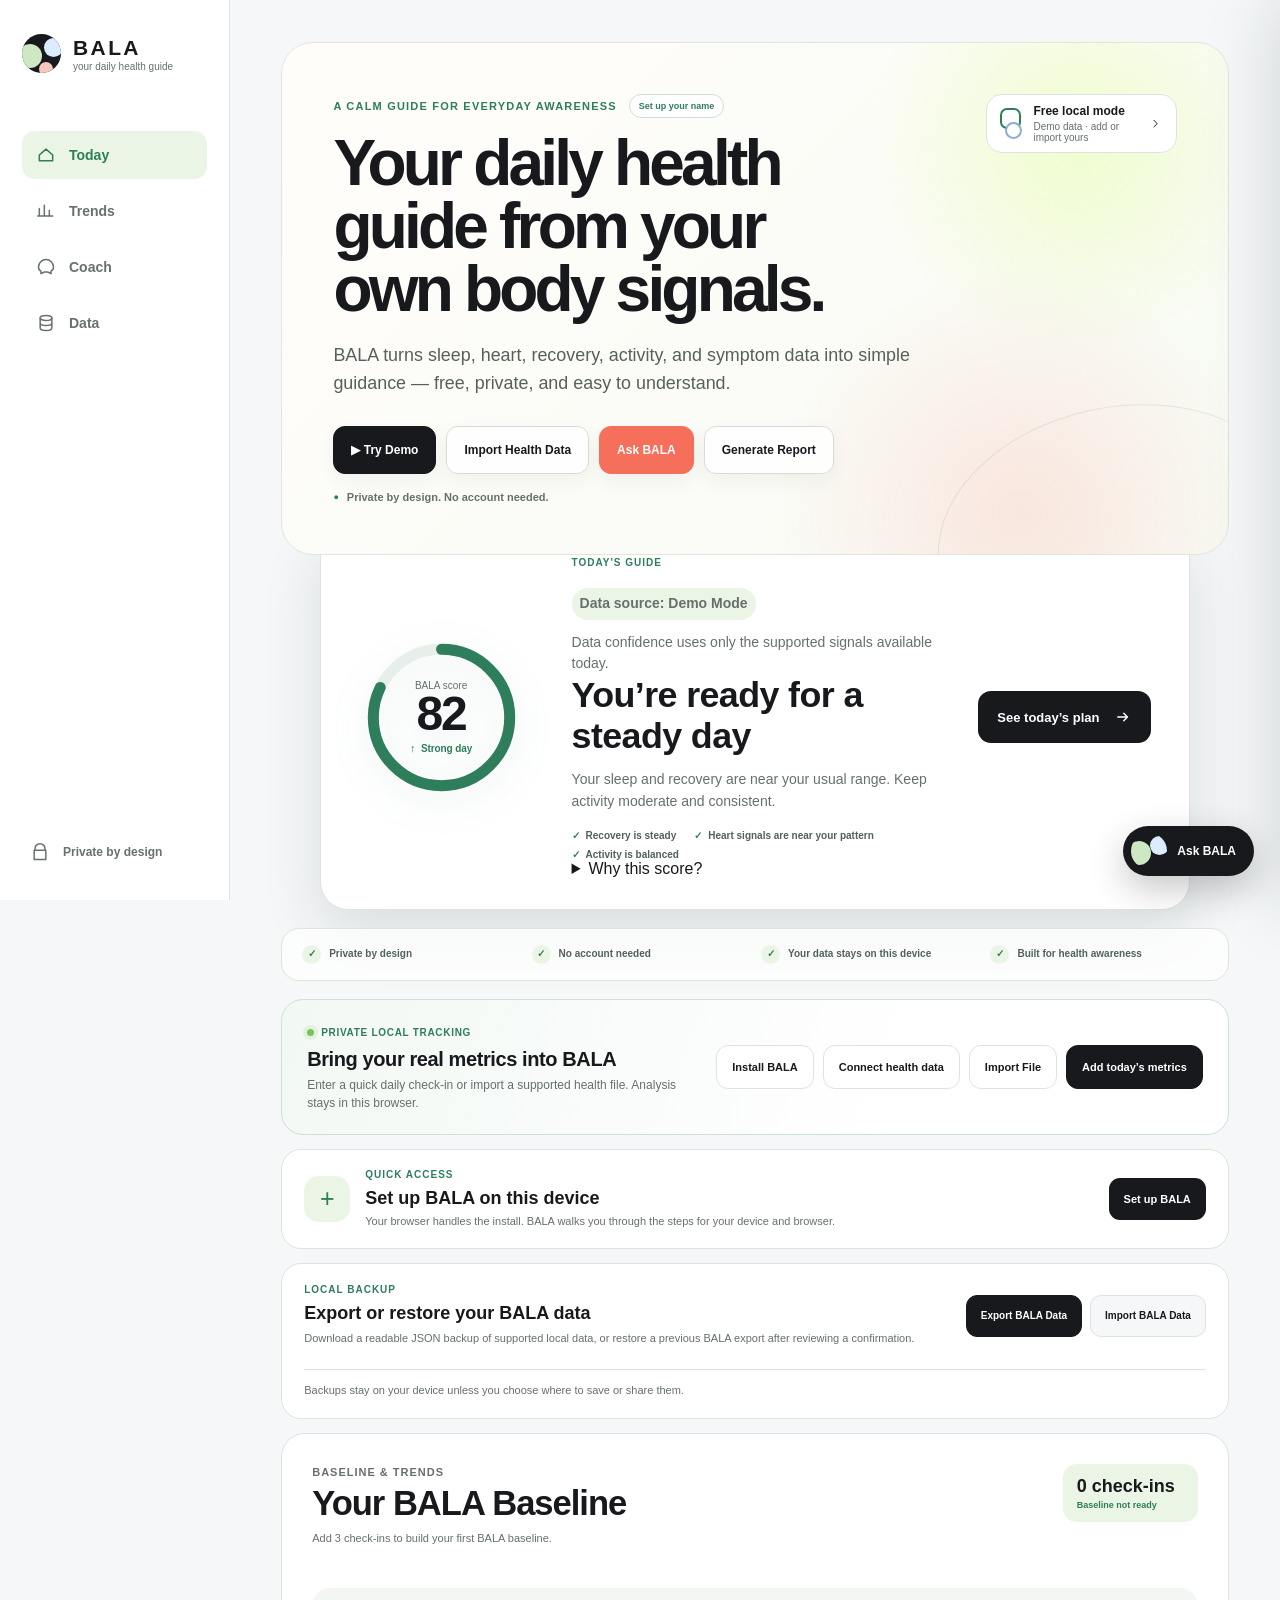
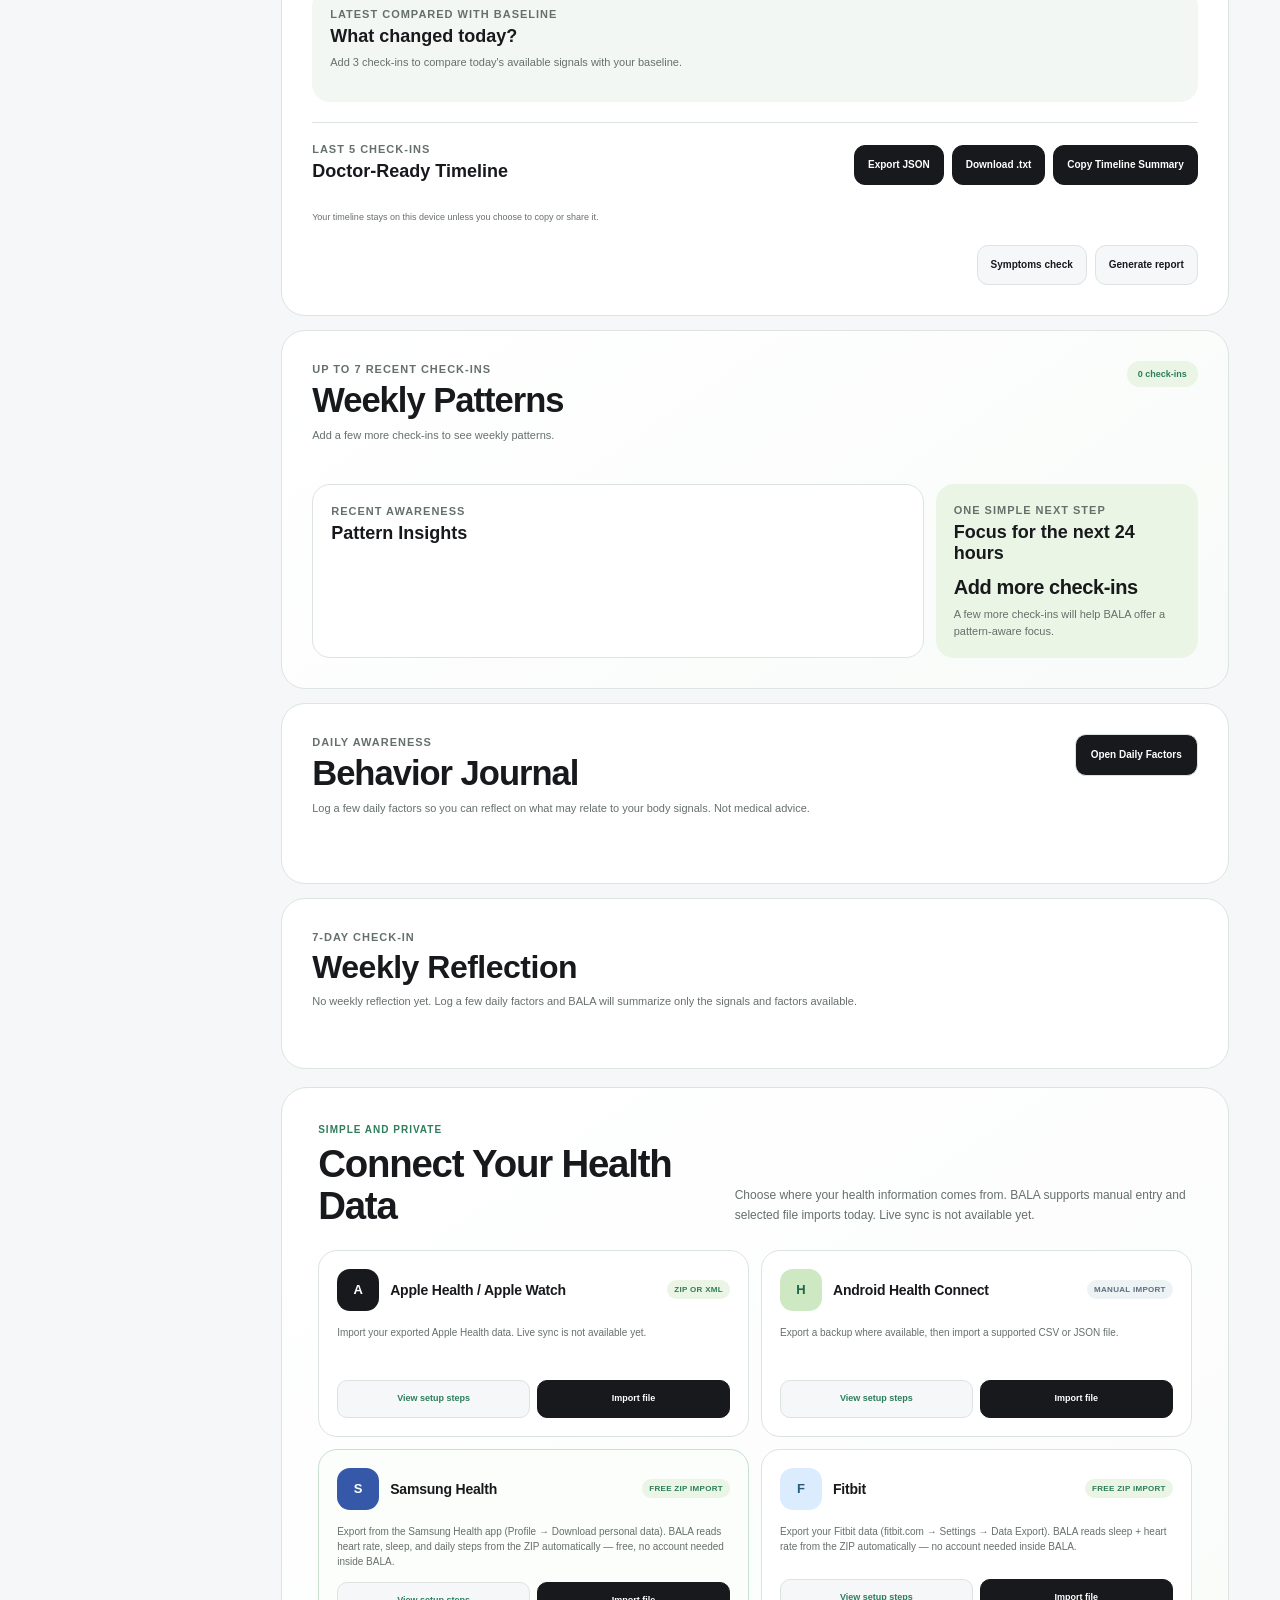
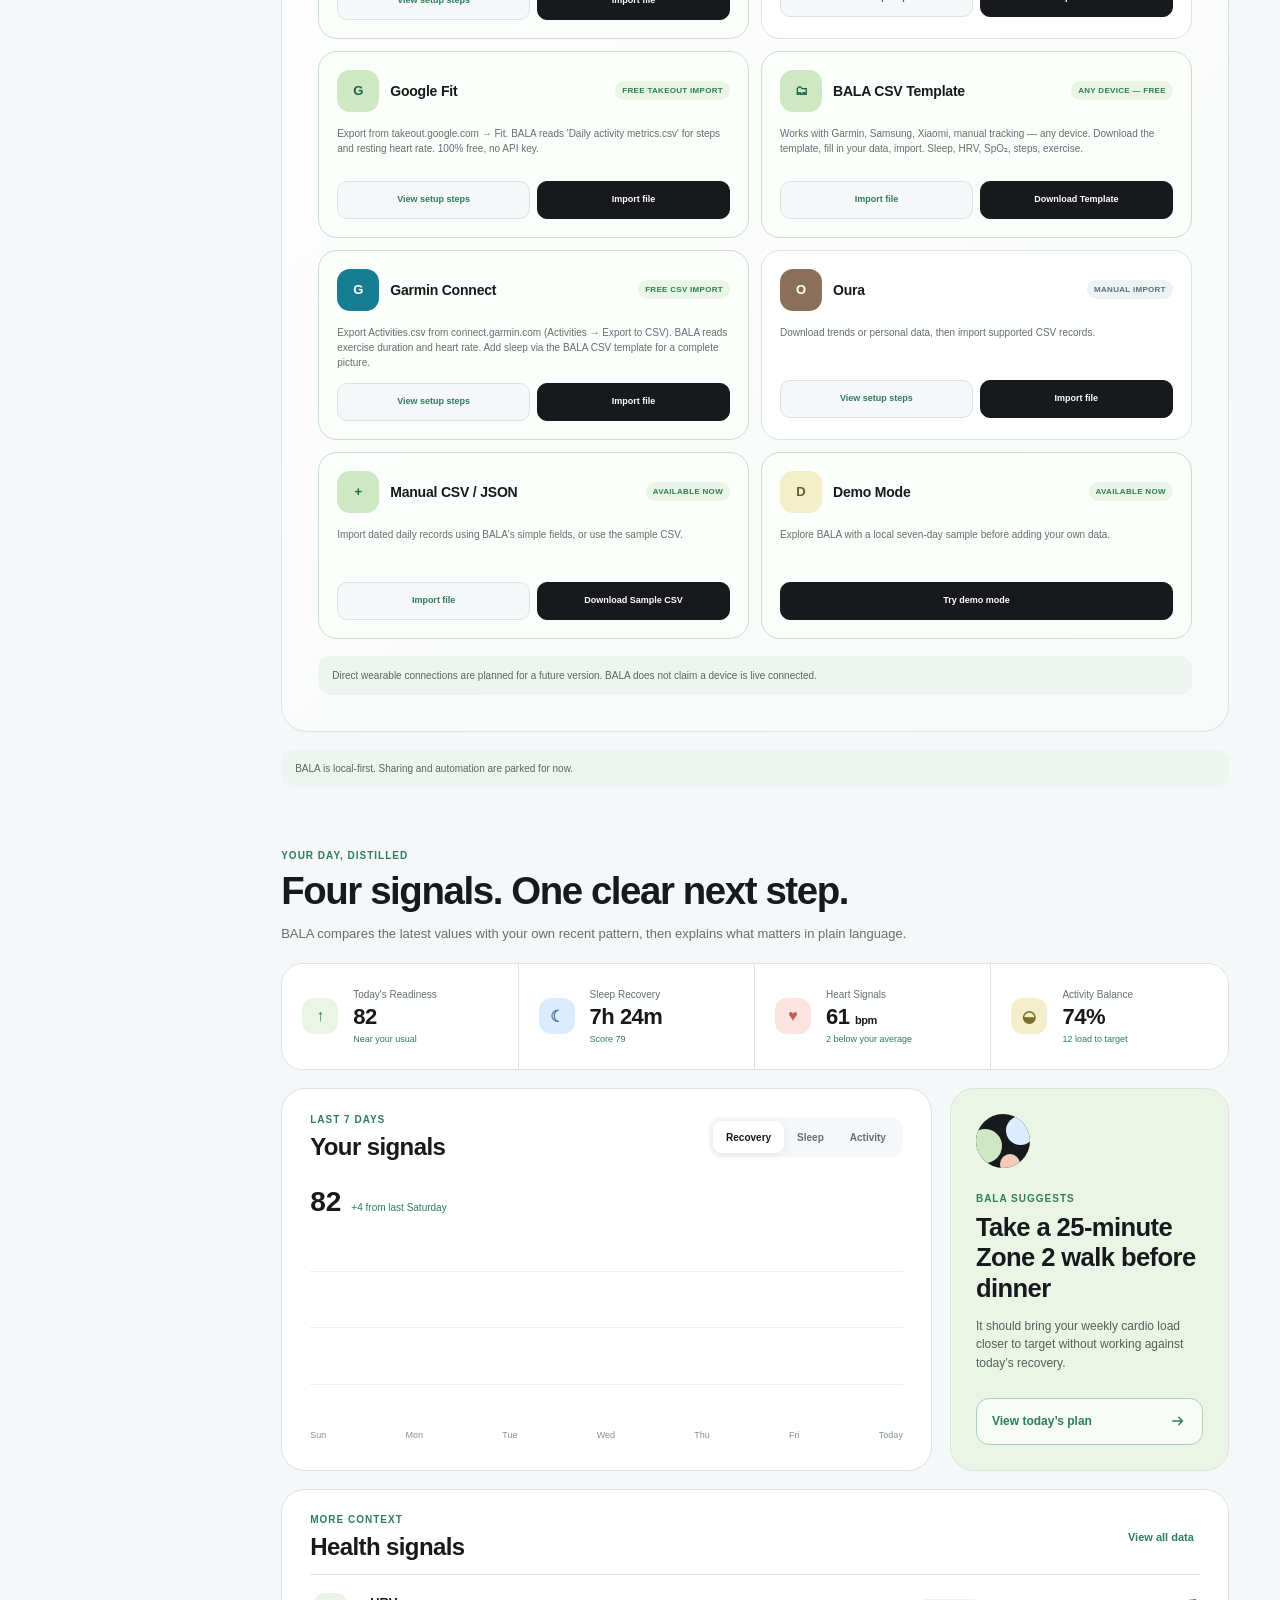
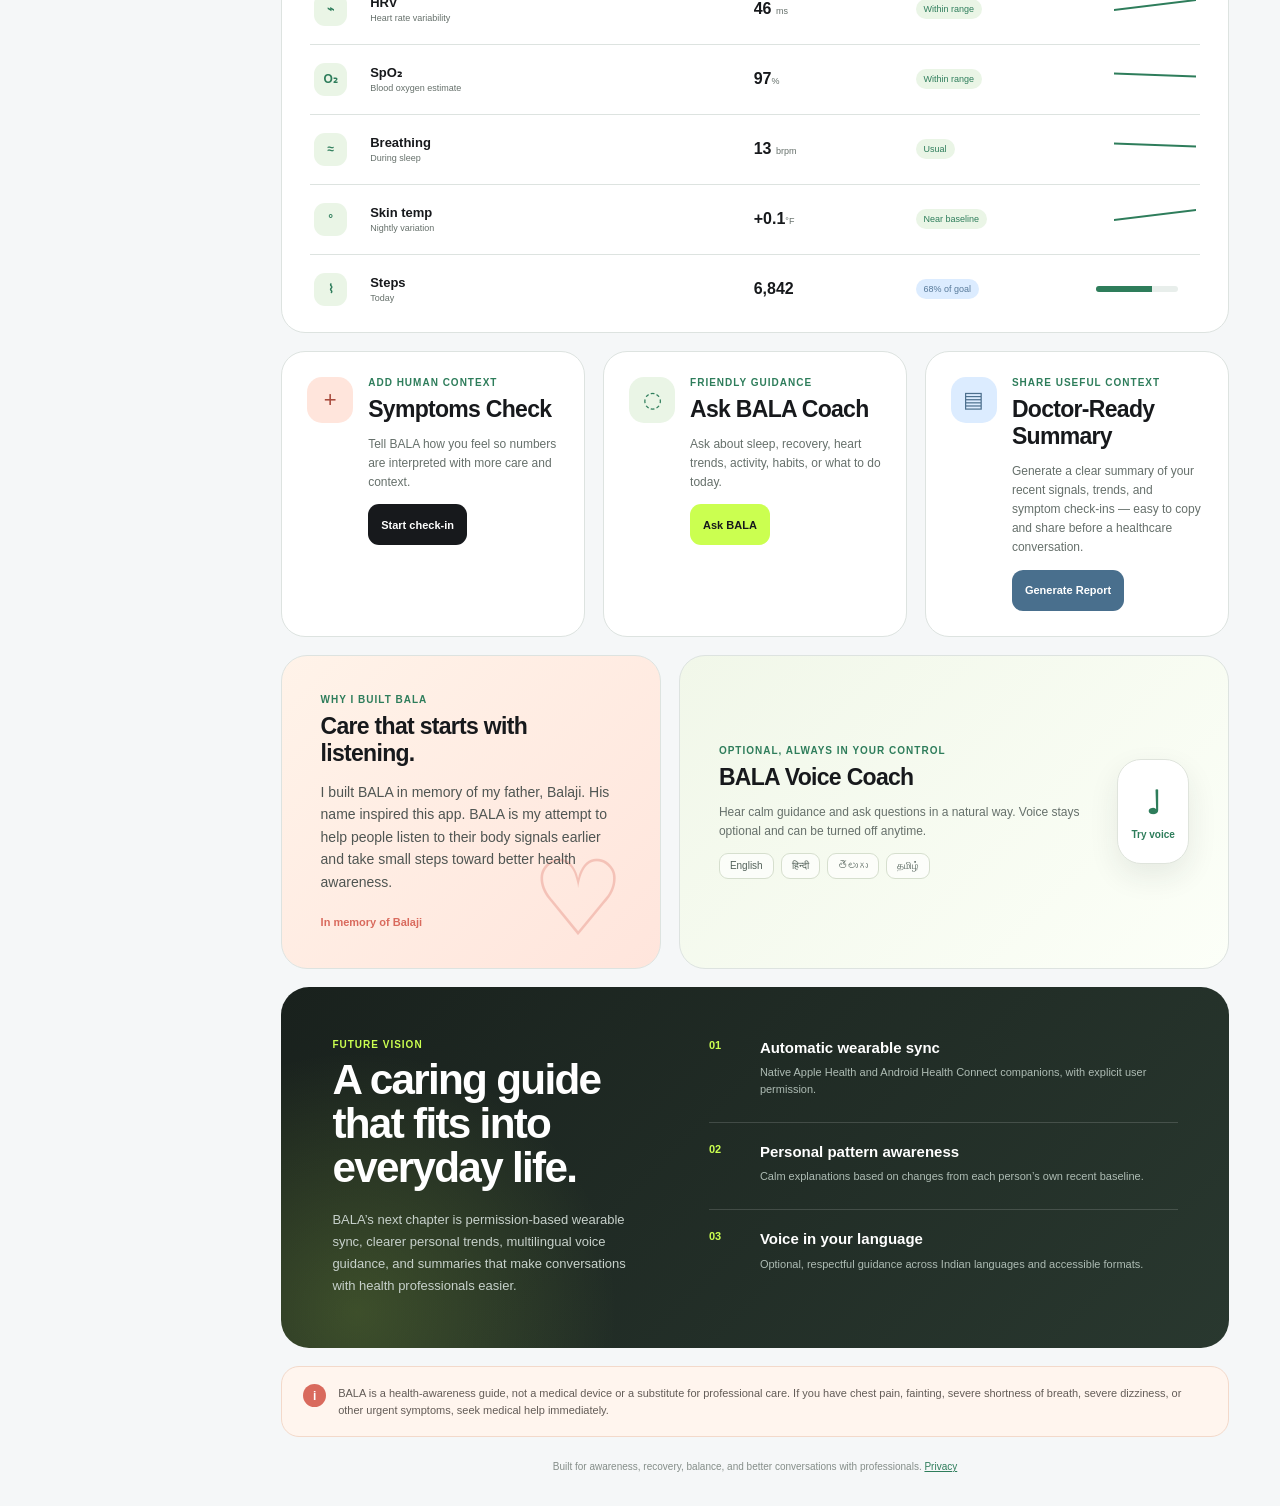
==== index.html @ e592f1e9 "feat: B62+C44 — JSON export + BALA morning digest B62: Export BALA health signals as JSON - download" ====
<!doctype html>
<html lang="en">
  <head>
    <meta charset="UTF-8" />
    <meta name="viewport" content="width=device-width, initial-scale=1.0" />
    <meta
      name="description"
      content="BALA turns Apple Health and Fitbit signals into one understandable daily health guide."
    />
    <meta name="theme-color" content="#f5f7f8" />
    <meta name="apple-mobile-web-app-capable" content="yes" />
    <meta name="apple-mobile-web-app-status-bar-style" content="default" />
    <meta name="apple-mobile-web-app-title" content="BALA" />
    <title>BALA - Your daily health guide</title>
    <link rel="manifest" href="./manifest.webmanifest" />
    <link rel="icon" href="./icons/bala-icon.svg" type="image/svg+xml" />
    <link rel="apple-touch-icon" href="./icons/bala-icon-192.png" />
    <link rel="stylesheet" href="./styles.css" />
  </head>
  <body>
    <div class="app">
      <aside class="sidebar">
        <a class="brand" href="/" aria-label="BALA home">
          <span class="brand-mark" aria-hidden="true">
            <i></i><i></i><i></i>
          </span>
          <span>
            <strong>BALA</strong>
            <small>your daily health guide</small>
          </span>
        </a>

        <nav aria-label="Main navigation">
          <button class="nav-item active" data-section="today" type="button">
            <svg viewBox="0 0 24 24" aria-hidden="true">
              <path d="M4 12 12 5l8 7v7H4z" />
            </svg>
            Today
          </button>
          <button class="nav-item" data-section="trends" type="button">
            <svg viewBox="0 0 24 24" aria-hidden="true">
              <path d="M4 18V9m6 9V5m6 13v-7m4 7H2" />
            </svg>
            Trends
          </button>
          <button class="nav-item" data-section="coach" type="button">
            <svg viewBox="0 0 24 24" aria-hidden="true">
              <path d="M6 17c-2-1-3-3-3-5a9 9 0 0 1 18 0c0 2-1 4-3 5v3l-4-2h-4l-4 2z" />
            </svg>
            Coach
          </button>
          <button class="nav-item" data-section="data" type="button">
            <svg viewBox="0 0 24 24" aria-hidden="true">
              <ellipse cx="12" cy="6" rx="7" ry="3" />
              <path d="M5 6v6c0 2 3 3 7 3s7-1 7-3V6m-14 6v6c0 2 3 3 7 3s7-1 7-3v-6" />
            </svg>
            Data
          </button>
        </nav>

        <button class="privacy-button" id="privacy-button" type="button">
          <svg viewBox="0 0 24 24" aria-hidden="true">
            <path d="M6 10V8a6 6 0 0 1 12 0v2m-13 0h14v11H5z" />
          </svg>
          Private by design
        </button>
      </aside>

      <main>
        <header class="page-header">
          <div class="hero-copy">
            <div class="hero-intro">
              <p class="eyebrow" id="welcome-label">A calm guide for everyday awareness</p>
              <button class="profile-button" id="profile-button" type="button">Set up your name</button>
            </div>
            <h1>Your daily health guide from your own body signals.</h1>
            <span>BALA turns sleep, heart, recovery, activity, and symptom data into simple guidance — free, private, and easy to understand.</span>
            <div class="hero-actions" aria-label="Get started with BALA">
              <button class="hero-primary" id="demo-button" type="button"><span aria-hidden="true">▶</span> Try Demo</button>
              <button id="hero-import-button" type="button">Import Health Data</button>
              <button class="hero-coral" id="hero-ask-button" type="button">Ask BALA</button>
              <button id="hero-report-button" type="button">Generate Report</button>
            </div>
            <p class="hero-privacy"><span aria-hidden="true">●</span> Private by design. No account needed.</p>
          </div>
          <button class="sync-button" id="sync-button" type="button" aria-label="View BALA setup and data source details">
            <span class="device-dots" aria-hidden="true"><i></i><i></i></span>
            <span>
              <strong id="source-title">Free local mode</strong>
              <small id="source-status">Demo data · add or import yours</small>
            </span>
            <svg viewBox="0 0 24 24" aria-hidden="true"><path d="m9 6 6 6-6 6" /></svg>
          </button>
        </header>

        <section class="score-panel" aria-labelledby="score-heading">
          <div class="score-ring" role="img" aria-label="Bala score 82 out of 100">
            <svg viewBox="0 0 150 150" aria-hidden="true">
              <circle class="ring-track" cx="75" cy="75" r="62" />
              <circle class="ring-value" cx="75" cy="75" r="62" />
            </svg>
            <span><small>BALA score</small><strong>82</strong><em id="score-status"><b id="score-icon" aria-hidden="true">↑</b> Strong day</em></span>
          </div>
          <div class="score-insight">
            <p class="section-label" id="guide-label">Today's Guide</p>
            <p class="score-data-source" id="score-data-source">Data source: Demo Mode</p>
            <p class="score-confidence-note" id="score-confidence-note">Data confidence uses only the supported signals available today.</p>
            <h2 id="score-heading">You’re ready for a steady day</h2>
            <p id="score-guide-copy">
              Your sleep and recovery are near your usual range. Keep activity moderate and
              consistent.
            </p>
            <ul class="score-checks" aria-label="Today's signal summary">
              <li id="score-check-1">Recovery is steady</li>
              <li id="score-check-2">Heart signals are near your pattern</li>
              <li id="score-check-3">Activity is balanced</li>
            </ul>
            <div id="bala-explainability" class="bala-explainability" hidden aria-live="polite"></div>
            <details class="score-explainer" id="score-explainer">
              <summary>Why this score?</summary>
              <div class="score-explainer-dynamic" id="score-explainer-dynamic" hidden></div>
              <p class="score-explainer-copy">
                BALA Score is a reflection guide based on available check-in signals. It does not provide diagnosis and is not for emergency decisions. It reflects only the signals you have
                shared — such as sleep, recovery, heart-rate signals, and activity. Data confidence depends on how many supported signals were available today. For urgent symptoms such as chest pain
                or pressure, trouble breathing, fainting, severe weakness, or stroke-like
                symptoms, seek urgent care or contact local emergency services. Do not rely
                on the BALA Score for emergency decisions.
              </p>
            </details>
          </div>
          <button class="primary-action" id="plan-button" type="button">
            See today’s plan
            <svg viewBox="0 0 24 24" aria-hidden="true"><path d="M5 12h13m-5-5 5 5-5 5" /></svg>
          </button>
        </section>

        <!-- BALA-B56: Daily Coach Tip Card -->
        <section id="daily-tip-card" aria-label="Daily wellness tip" hidden></section>

        <!-- BALA-B54: Weekly Trend Summary Card -->
        <section id="weekly-trend-card" aria-label="7-day signal trends" hidden></section>

        <!-- BALA-B55: Check-in Streak Tracker -->
        <section id="streak-card" aria-label="Check-in streak" hidden></section>

        <!-- BALA-B47: First Three Check-ins Journey card -->
        <div id="first-checkins-card" class="journey-card" hidden aria-live="polite">
          <div class="journey-header">
            <h3 id="journey-heading" class="journey-heading">Your BALA journey starts here</h3>
            <button id="journey-dismiss-btn" class="journey-dismiss" type="button" aria-label="Dismiss journey card">✕</button>
          </div>
          <p id="journey-copy" class="journey-copy">Log your first check-in to start seeing your body's patterns. Each check-in is private and stays on this device.</p>
          <div class="journey-progress-bar" role="progressbar" aria-valuemin="0" aria-valuemax="3" aria-valuenow="0" aria-label="Check-in progress">
            <div id="journey-progress-fill" class="journey-progress-fill" style="width:0%"></div>
          </div>
          <p id="journey-progress-label" class="journey-progress-label">0 / 3 check-ins</p>
        </div>

        <!-- BALA-B48: Symptom Nudge — gentle daily body signal chip -->
        <div id="symptom-nudge" class="nudge-card" hidden aria-live="polite">
          <p class="nudge-question">How is your body feeling today?</p>
          <div id="nudge-chip-row" class="nudge-chip-row" aria-label="Select how you feel"></div>
          <p id="nudge-ack" class="nudge-ack" hidden></p>
          <button id="nudge-skip" class="nudge-skip" type="button">Skip for today</button>
        </div>

        <!-- BALA-B49: Doctor-Ready Export Summary -->
        <div id="doctor-summary" class="ds-card" hidden>
          <h3 class="ds-heading">Share with your doctor</h3>
          <p class="ds-intro">Generate a plain-text summary of your recent body signals, symptom check-ins, and weekly focus log — ready to share as context at your next appointment.</p>
          <button id="ds-generate-btn" class="ds-generate-btn" type="button">Generate my wellness log</button>
          <textarea id="ds-output" class="ds-output" hidden readonly aria-label="Generated wellness log text" rows="12"></textarea>
          <div class="ds-actions" id="ds-actions">
            <button id="ds-copy-btn" class="ds-copy-btn" type="button" hidden>Copy to clipboard</button>
            <button id="ds-download-btn" class="ds-download-btn" type="button" hidden>Download .txt</button>
          </div>
          <p id="ds-status" class="ds-status" aria-live="polite"></p>
          <p class="ds-disclaimer">This is a personal wellness log, not a medical record or diagnosis. Share with your doctor as background context only.</p>
        </div>

        <div id="ask-coach" class="ac-card" hidden>
          <h3 class="ac-heading">Ask BALA</h3>
          <p class="ac-intro">Ask about your signals — sleep, HRV, resting heart rate, steps, or your BALA score. All responses are awareness-only. For emergencies, contact emergency services.</p>
          <div class="ac-input-row">
            <label for="ac-input" class="sr-only">Your question</label>
            <input type="text" id="ac-input" class="ac-input" placeholder="e.g. What does my HRV mean?" maxlength="300" autocomplete="off" />
            <button id="ac-submit-btn" class="ac-submit-btn" type="button">Ask</button>
          </div>
          <div id="ac-feed" class="ac-feed" aria-live="polite" aria-label="Coach responses"></div>
        </div>

        <section class="trust-strip" aria-label="BALA privacy and safety principles">
          <span><i aria-hidden="true">✓</i> Private by design</span>
          <span><i aria-hidden="true">✓</i> No account needed</span>
          <span><i aria-hidden="true">✓</i> Your data stays on this device</span>
          <span><i aria-hidden="true">✓</i> Built for health awareness</span>
        </section>

        <section class="capture-panel" aria-labelledby="capture-intro-title">
          <div>
            <span class="local-status"><i aria-hidden="true"></i> Private local tracking</span>
            <h2 id="capture-intro-title">Bring your real metrics into BALA</h2>
            <p>Enter a quick daily check-in or import a supported health file. Analysis stays in this browser.</p>
          </div>
          <div class="capture-actions">
            <button class="capture-clear" id="clear-button" type="button" hidden>Clear local data</button>
            <button class="capture-secondary install-button" id="install-button" type="button">Install BALA</button>
            <button class="capture-secondary" id="devices-button" type="button">Connect health data</button>
            <button class="capture-secondary" id="import-button" type="button">Import File</button>
            <button class="capture-secondary" id="shortcut-button" type="button" hidden>Daily iPhone sync</button>
            <button class="capture-primary" id="capture-button" type="button">Add today’s metrics</button>
            <input id="health-file" type="file" accept=".zip,.xml,.csv,.json,.fit,.tcx,.gpx,application/zip,application/x-zip-compressed,text/xml,application/xml,text/csv,application/json" hidden />
          </div>
        </section>

        <section class="setup-card" aria-labelledby="setup-card-title">
          <div class="setup-card-icon" aria-hidden="true">+</div>
          <div>
            <p class="section-label">Quick access</p>
            <h2 id="setup-card-title">Set up BALA on this device</h2>
            <p id="setup-card-copy">Your browser handles the install. BALA walks you through the steps for your device and browser.</p>
          </div>
          <button id="setup-install-button" type="button">Set up BALA</button>
        </section>

        <section class="data-portability" aria-labelledby="data-portability-title">
          <div>
            <p class="section-label">Local backup</p>
            <h2 id="data-portability-title">Export or restore your BALA data</h2>
            <p>Download a readable JSON backup of supported local data, or restore a previous BALA export after reviewing a confirmation.</p>
          </div>
          <div class="data-portability-actions">
            <button id="export-data-button" type="button">Export BALA Data</button>
            <button id="import-data-button" type="button">Import BALA Data</button>
            <input id="bala-import-file" type="file" accept=".json,application/json" hidden />
          </div>
          <p class="data-portability-status" id="data-portability-status" role="status" aria-live="polite">Backups stay on your device unless you choose where to save or share them.</p>
        </section>

        <section class="baseline-panel" aria-labelledby="baseline-title">
          <header class="baseline-heading">
            <div>
              <p class="section-label">Baseline &amp; Trends</p>
              <h2 id="baseline-title">Your BALA Baseline</h2>
              <p id="baseline-copy">Add 3 check-ins to build your first BALA baseline.</p>
            </div>
            <div class="baseline-status">
              <strong id="baseline-days">0 check-ins</strong>
              <span id="baseline-level">Baseline not ready</span>
            </div>
          </header>

          <div class="baseline-averages" id="baseline-averages" aria-label="Baseline averages"></div>

          <section class="change-summary" aria-labelledby="change-summary-title">
            <p class="section-label">Latest compared with baseline</p>
            <h3 id="change-summary-title">What changed today?</h3>
            <p id="change-summary-copy">Add 3 check-ins to compare today's available signals with your baseline.</p>
            <div class="change-labels" id="change-labels"></div>
          </section>

          <section class="timeline-section" aria-labelledby="timeline-title">
            <div class="timeline-heading">
              <div>
                <p class="section-label" id="timeline-count-label">Last 5 check-ins</p>
                <h3 id="timeline-title">Doctor-Ready Timeline</h3>
              </div>
              <div class="timeline-heading-actions">
                <button id="manage-history-toggle" type="button" class="timeline-manage" hidden aria-pressed="false">Manage history</button>
                <button id="download-health-json-button" type="button" title="Export health signals as JSON — for Chintu morning digest or personal archive">Export JSON</button>
                <button id="download-timeline-button" type="button">Download .txt</button>
                <button id="copy-timeline-button" type="button">Copy Timeline Summary</button>
              </div>
            </div>
            <div class="timeline-list" id="timeline-list"></div>
            <button id="timeline-toggle" type="button" class="timeline-toggle" hidden aria-expanded="false" aria-controls="timeline-list">Show more</button>
            <p class="timeline-status" id="timeline-status" role="status" aria-live="polite">Your timeline stays on this device unless you choose to copy or share it.</p>
          </section>

          <div class="baseline-actions">
            <button id="symptom-button" type="button">Symptoms check</button>
            <button id="report-button" type="button">Generate report</button>
          </div>
        </section>

        <section class="weekly-patterns" aria-labelledby="weekly-patterns-title">
          <header class="weekly-patterns-heading">
            <div>
              <p class="section-label">Up to 7 recent check-ins</p>
              <h2 id="weekly-patterns-title">Weekly Patterns</h2>
              <p id="weekly-patterns-copy">Add a few more check-ins to see weekly patterns.</p>
            </div>
            <span class="weekly-count" id="weekly-count">0 check-ins</span>
          </header>

          <div class="weekly-averages" id="weekly-averages" aria-label="Weekly signal averages"></div>

          <div class="weekly-insight-grid">
            <section class="pattern-insights" aria-labelledby="pattern-insights-title">
              <p class="section-label">Recent awareness</p>
              <h3 id="pattern-insights-title">Pattern Insights</h3>
              <ul id="pattern-insights-list"></ul>
            </section>

            <aside class="weekly-focus" aria-labelledby="weekly-focus-title">
              <p class="section-label">One simple next step</p>
              <h3 id="weekly-focus-title">Focus for the next 24 hours</h3>
              <strong id="weekly-focus-label">Add more check-ins</strong>
              <p id="weekly-focus-copy">A few more check-ins will help BALA offer a pattern-aware focus.</p>
              <div id="wf-today-actions" class="wf-actions" hidden>
                <button id="wf-try-btn"  class="wf-try-btn"  type="button">Tried today</button>
                <button id="wf-skip-btn" class="wf-skip-btn" type="button">Not today</button>
                <button id="wf-dismiss-btn" class="wf-dismiss" type="button">Dismiss focus</button>
              </div>
              <p id="wf-logged" class="wf-logged" hidden></p>
            </aside>
          </div>
        </section>

        <section class="behavior-journal" aria-labelledby="behavior-journal-title">
          <header class="behavior-journal-heading">
            <div>
              <p class="section-label">Daily awareness</p>
              <h2 id="behavior-journal-title">Behavior Journal</h2>
              <p id="behavior-journal-summary">Log a few daily factors so you can reflect on what may relate to your body signals. Not medical advice.</p>
            </div>
            <button id="behavior-journal-button" type="button">Open Daily Factors</button>
          </header>
          <div class="behavior-factor-list" id="behavior-factor-list" aria-label="Recent daily factors"></div>
          <p class="behavior-reflection" id="behavior-reflection"></p>
          <div class="behavior-history" id="behavior-history" aria-label="Recent daily factors history"></div>
        </section>

        <section class="weekly-reflection-section" id="weekly-reflection-card" aria-labelledby="weekly-reflection-title">
          <header class="behavior-journal-heading">
            <div>
              <p class="section-label">7-day check-in</p>
              <h2 id="weekly-reflection-title">Weekly Reflection</h2>
              <p id="weekly-reflection-count">No weekly reflection yet. Log a few daily factors and BALA will summarize only the signals and factors available.</p>
            </div>
          </header>
          <div class="wr-pills" id="weekly-reflection-pills" aria-label="This week's logged factors"></div>
          <ul class="wr-observation-list" id="weekly-reflection-observations" aria-label="Weekly observations" hidden></ul>
          <p class="wr-notes" id="weekly-reflection-notes"></p>
          <div class="wr-focus" id="weekly-reflection-focus" hidden></div>
          <div class="wf-offer" id="weekly-focus-offer" hidden aria-live="polite">
            <p class="wf-offer-label">One thing to notice next week:</p>
            <p id="wfo-text" class="wf-offer-text"></p>
            <button id="wfo-accept-btn" class="wf-accept-btn" type="button">Set as my weekly focus</button>
          </div>
          <p class="wr-disclaimer" id="weekly-reflection-disclaimer"></p>
        </section>


        <section class="connections-section" aria-labelledby="connections-title">
          <div class="connections-heading">
            <div>
              <p class="section-label">Simple and private</p>
              <h2 id="connections-title">Connect Your Health Data</h2>
            </div>
            <p>Choose where your health information comes from. BALA supports manual entry and selected file imports today. Live sync is not available yet.</p>
          </div>

          <div class="connection-matrix">
            <article class="connection-card source-card">
              <header><span class="connection-mark apple">A</span><div><h3>Apple Health / Apple Watch</h3><span class="connection-status ready">ZIP or XML</span></div></header>
              <p>Import your exported Apple Health data. Live sync is not available yet.</p>
              <div class="source-card-actions"><button type="button" data-health-source="apple">View setup steps</button><button type="button" data-source-import="apple">Import file</button></div>
            </article>

            <article class="connection-card source-card">
              <header><span class="connection-mark android">H</span><div><h3>Android Health Connect</h3><span class="connection-status planned">Manual import</span></div></header>
              <p>Export a backup where available, then import a supported CSV or JSON file.</p>
              <div class="source-card-actions"><button type="button" data-health-source="health-connect">View setup steps</button><button type="button" data-source-import="health-connect">Import file</button></div>
            </article>

            <article class="connection-card source-card available">
              <header><span class="connection-mark samsung">S</span><div><h3>Samsung Health</h3><span class="connection-status ready">Free ZIP import</span></div></header>
              <p>Export from the Samsung Health app (Profile → Download personal data). BALA reads heart rate, sleep, and daily steps from the ZIP automatically — free, no account needed inside BALA.</p>
              <div class="source-card-actions"><button type="button" data-health-source="samsung">View setup steps</button><button type="button" data-source-import="samsung">Import file</button></div>
            </article>

            <article class="connection-card source-card">
              <header><span class="connection-mark fitbit">F</span><div><h3>Fitbit</h3><span class="connection-status ready">Free ZIP import</span></div></header>
              <p>Export your Fitbit data (fitbit.com → Settings → Data Export). BALA reads sleep + heart rate from the ZIP automatically — no account needed inside BALA.</p>
              <div class="source-card-actions"><button type="button" data-health-source="fitbit">View setup steps</button><button type="button" data-source-import="fitbit">Import file</button></div>
            </article>

            <article class="connection-card source-card available">
              <header><span class="connection-mark local">G</span><div><h3>Google Fit</h3><span class="connection-status ready">Free Takeout import</span></div></header>
              <p>Export from takeout.google.com → Fit. BALA reads 'Daily activity metrics.csv' for steps and resting heart rate. 100% free, no API key.</p>
              <div class="source-card-actions"><button type="button" data-health-source="googlefit">View setup steps</button><button type="button" data-source-import="googlefit">Import file</button></div>
            </article>

            <article class="connection-card source-card available">
              <header><span class="connection-mark local">🗂</span><div><h3>BALA CSV Template</h3><span class="connection-status ready">Any device — free</span></div></header>
              <p>Works with Garmin, Samsung, Xiaomi, manual tracking — any device. Download the template, fill in your data, import. Sleep, HRV, SpO₂, steps, exercise.</p>
              <div class="source-card-actions"><button type="button" data-source-import="csv">Import file</button><button type="button" data-download-bala-csv>Download Template</button></div>
            </article>

            <article class="connection-card source-card available">
              <header><span class="connection-mark garmin">G</span><div><h3>Garmin Connect</h3><span class="connection-status ready">Free CSV import</span></div></header>
              <p>Export Activities.csv from connect.garmin.com (Activities → Export to CSV). BALA reads exercise duration and heart rate. Add sleep via the BALA CSV template for a complete picture.</p>
              <div class="source-card-actions"><button type="button" data-health-source="garmin">View setup steps</button><button type="button" data-source-import="garmin">Import file</button></div>
            </article>

            <article class="connection-card source-card">
              <header><span class="connection-mark oura">O</span><div><h3>Oura</h3><span class="connection-status planned">Manual import</span></div></header>
              <p>Download trends or personal data, then import supported CSV records.</p>
              <div class="source-card-actions"><button type="button" data-health-source="oura">View setup steps</button><button type="button" data-source-import="oura">Import file</button></div>
            </article>

            <article class="connection-card source-card available">
              <header><span class="connection-mark local">+</span><div><h3>Manual CSV / JSON</h3><span class="connection-status ready">Available now</span></div></header>
              <p>Import dated daily records using BALA's simple fields, or use the sample CSV.</p>
              <div class="source-card-actions"><button type="button" data-source-import="manual-csv">Import file</button><button type="button" data-download-sample-csv>Download Sample CSV</button></div>
            </article>

            <article class="connection-card source-card available">
              <header><span class="connection-mark demo">D</span><div><h3>Demo Mode</h3><span class="connection-status ready">Available now</span></div></header>
              <p>Explore BALA with a local seven-day sample before adding your own data.</p>
              <div class="source-card-actions"><button type="button" data-source-action="demo">Try demo mode</button></div>
            </article>
          </div>

          <p class="connections-note">Direct wearable connections are planned for a future version. BALA does not claim a device is live connected.</p>
        </section>

        <p class="connections-note">BALA is local-first. Sharing and automation are parked for now.</p>

        <section class="section-intro" aria-labelledby="signals-overview-title">
          <p class="section-label">Your day, distilled</p>
          <h2 id="signals-overview-title">Four signals. One clear next step.</h2>
          <p>BALA compares the latest values with your own recent pattern, then explains what matters in plain language.</p>
        </section>

        <section class="metric-strip" aria-label="Today's key health areas">
          <button class="metric-item" type="button" data-signal="readiness">
            <span class="metric-icon recovery" id="readiness-icon" aria-hidden="true">↑</span>
            <span>
              <small>Today's Readiness</small>
              <strong id="readiness-value">82</strong>
              <em id="readiness-note">Near your usual</em>
            </span>
          </button>
          <button class="metric-item" type="button" data-signal="sleep">
            <span class="metric-icon sleep" aria-hidden="true">☾</span>
            <span>
              <small>Sleep Recovery</small>
              <strong id="sleep-value">7h 24m</strong>
              <em id="sleep-note">Score 79</em>
            </span>
          </button>
          <button class="metric-item" type="button" data-signal="heart">
            <span class="metric-icon heart" aria-hidden="true">♥</span>
            <span>
              <small>Heart Signals</small>
              <strong><span id="heart-value">61</span> <b>bpm</b></strong>
              <em id="heart-note">2 below your average</em>
            </span>
          </button>
          <button class="metric-item" type="button" data-signal="cardio">
            <span class="metric-icon cardio" aria-hidden="true">◒</span>
            <span>
              <small>Activity Balance</small>
              <strong id="activity-value">74%</strong>
              <em id="activity-note">12 load to target</em>
            </span>
          </button>
        </section>

        <div class="content-grid">
          <section class="signals-panel" aria-labelledby="signals-title">
            <div class="panel-heading">
              <div>
                <p class="section-label">Last 7 days</p>
                <h2 id="signals-title">Your signals</h2>
              </div>
              <div class="tabs" role="tablist" aria-label="Signal type">
                <button class="active" role="tab" aria-selected="true" data-chart="recovery" type="button">Recovery</button>
                <button role="tab" aria-selected="false" data-chart="sleep" type="button">Sleep</button>
                <button role="tab" aria-selected="false" data-chart="activity" type="button">Activity</button>
              </div>
            </div>
            <div class="chart-summary">
              <strong id="chart-value">82</strong>
              <span id="chart-copy">+4 from last Saturday</span>
            </div>
            <div class="chart" id="chart" aria-label="Seven day recovery chart">
              <div class="grid-line line-1"></div>
              <div class="grid-line line-2"></div>
              <div class="grid-line line-3"></div>
              <svg viewBox="0 0 700 210" preserveAspectRatio="none" aria-hidden="true">
                <defs>
                  <linearGradient id="areaGreen" x1="0" y1="0" x2="0" y2="1">
                    <stop offset="0" stop-color="#2e7d5b" stop-opacity=".18" />
                    <stop offset="1" stop-color="#2e7d5b" stop-opacity="0" />
                  </linearGradient>
                </defs>
                <path id="area-path" class="area-path" />
                <path id="line-path" class="line-path" />
                <g id="point-group"></g>
              </svg>
              <div class="day-labels">
                <span>Sun</span><span>Mon</span><span>Tue</span><span>Wed</span><span>Thu</span><span>Fri</span><span>Today</span>
              </div>
            </div>
          </section>

          <aside class="suggestion-panel" aria-labelledby="suggestion-title">
            <div class="bala-orb" aria-hidden="true"><i></i><i></i><i></i></div>
            <p class="section-label">BALA suggests</p>
            <h2 id="suggestion-title">Take a 25-minute Zone 2 walk before dinner</h2>
            <p>
              It should bring your weekly cardio load closer to target without working against
              today’s recovery.
            </p>
            <button id="add-button" type="button">
              <span>View today’s plan</span>
              <svg viewBox="0 0 24 24" aria-hidden="true"><path d="M5 12h13m-5-5 5 5-5 5" /></svg>
            </button>
          </aside>
        </div>

        <section class="health-signals" aria-labelledby="health-signals-title">
          <div class="panel-heading">
            <div>
              <p class="section-label">More context</p>
              <h2 id="health-signals-title">Health signals</h2>
            </div>
            <button id="all-data-button" type="button">View all data</button>
          </div>
          <div class="signal-list">
            <button class="signal-row" type="button" data-signal="hrv">
              <span class="signal-glyph">⌁</span>
              <span><strong>HRV</strong><small>Heart rate variability</small></span>
              <b><span id="hrv-value">46</span> <small>ms</small></b>
              <em class="good" id="hrv-status">Within range</em>
              <span class="sparkline up" aria-hidden="true"></span>
            </button>
            <button class="signal-row" type="button" data-signal="spo2">
              <span class="signal-glyph">O₂</span>
              <span><strong>SpO₂</strong><small>Blood oxygen estimate</small></span>
              <b><span id="spo2-value">97</span><small>%</small></b>
              <em class="good" id="spo2-status">Within range</em>
              <span class="sparkline level" aria-hidden="true"></span>
            </button>
            <button class="signal-row" type="button" data-signal="breathing">
              <span class="signal-glyph">≈</span>
              <span><strong>Breathing</strong><small>During sleep</small></span>
              <b>13 <small>brpm</small></b>
              <em class="good">Usual</em>
              <span class="sparkline level" aria-hidden="true"></span>
            </button>
            <button class="signal-row" type="button" data-signal="temperature">
              <span class="signal-glyph">°</span>
              <span><strong>Skin temp</strong><small>Nightly variation</small></span>
              <b>+0.1<small>°F</small></b>
              <em class="good">Near baseline</em>
              <span class="sparkline up" aria-hidden="true"></span>
            </button>
            <button class="signal-row" type="button" data-signal="steps">
              <span class="signal-glyph">⌇</span>
              <span><strong>Steps</strong><small>Today</small></span>
              <b id="steps-value">6,842</b>
              <em class="progress" id="steps-note">68% of goal</em>
              <span class="mini-progress" aria-hidden="true"><i id="steps-progress"></i></span>
            </button>
          </div>
        </section>

        <section class="action-grid" aria-label="BALA guidance tools">
          <article class="action-card symptom-card">
            <span class="action-icon" aria-hidden="true">+</span>
            <div>
              <p class="section-label">Add human context</p>
              <h2>Symptoms Check</h2>
              <p>Tell BALA how you feel so numbers are interpreted with more care and context.</p>
              <button id="symptom-card-button" type="button">Start check-in</button>
            </div>
          </article>
          <article class="action-card coach-card">
            <span class="action-icon" aria-hidden="true">◌</span>
            <div>
              <p class="section-label">Friendly guidance</p>
              <h2>Ask BALA Coach</h2>
              <p>Ask about sleep, recovery, heart trends, activity, habits, or what to do today.</p>
              <button id="coach-card-button" type="button">Ask BALA</button>
            </div>
          </article>
          <article class="action-card report-card">
            <span class="action-icon" aria-hidden="true">▤</span>
            <div>
              <p class="section-label">Share useful context</p>
              <h2>Doctor-Ready Summary</h2>
              <p>Generate a clear summary of your recent signals, trends, and symptom check-ins — easy to copy and share before a healthcare conversation.</p>
              <button id="report-card-button" type="button">Generate Report</button>
            </div>
          </article>
        </section>

        <section class="story-grid">
          <article class="founder-story">
            <p class="section-label">Why I built BALA</p>
            <h2>Care that starts with listening.</h2>
            <p>I built BALA in memory of my father, Balaji. His name inspired this app. BALA is my attempt to help people listen to their body signals earlier and take small steps toward better health awareness.</p>
            <span>In memory of Balaji</span>
          </article>
          <article class="voice-preview">
            <div>
              <p class="section-label">Optional, always in your control</p>
              <h2>BALA Voice Coach</h2>
              <p>Hear calm guidance and ask questions in a natural way. Voice stays optional and can be turned off anytime.</p>
              <div class="language-tags" aria-label="Planned voice languages">
                <span>English</span><span>हिन्दी</span><span>తెలుగు</span><span>தமிழ்</span>
              </div>
            </div>
            <button id="voice-preview-button" type="button" aria-label="Open BALA Voice Coach">
              <span aria-hidden="true">♩</span>
              Try voice
            </button>
          </article>
        </section>

        <section class="future-vision" aria-labelledby="future-vision-title">
          <div class="future-copy">
            <p class="section-label">Future Vision</p>
            <h2 id="future-vision-title">A caring guide that fits into everyday life.</h2>
            <p>BALA’s next chapter is permission-based wearable sync, clearer personal trends, multilingual voice guidance, and summaries that make conversations with health professionals easier.</p>
          </div>
          <div class="future-steps">
            <article>
              <span>01</span>
              <strong>Automatic wearable sync</strong>
              <small>Native Apple Health and Android Health Connect companions, with explicit user permission.</small>
            </article>
            <article>
              <span>02</span>
              <strong>Personal pattern awareness</strong>
              <small>Calm explanations based on changes from each person’s own recent baseline.</small>
            </article>
            <article>
              <span>03</span>
              <strong>Voice in your language</strong>
              <small>Optional, respectful guidance across Indian languages and accessible formats.</small>
            </article>
          </div>
        </section>

        <aside class="medical-note" aria-label="Medical safety notice">
          <span aria-hidden="true">i</span>
          <p>BALA is a health-awareness guide, not a medical device or a substitute for professional care. If you have chest pain, fainting, severe shortness of breath, severe dizziness, or other urgent symptoms, seek medical help immediately.</p>
        </aside>

        <footer>Built for awareness, recovery, balance, and better conversations with professionals. <a href="./privacy.html">Privacy</a></footer>
      </main>
    </div>

    <button class="ask-button" id="ask-button" type="button">
      <span class="mini-orb" aria-hidden="true"><i></i><i></i></span>
      Ask BALA
    </button>

    <dialog id="detail-dialog">
      <form method="dialog">
        <button class="dialog-close" value="close" aria-label="Close details">×</button>
        <p class="section-label" id="dialog-label">Today’s plan</p>
        <h2 id="dialog-title">A steady day</h2>
        <div id="dialog-content"></div>
        <button class="dialog-primary" value="close">Done</button>
      </form>
    </dialog>

    <dialog id="onboarding-dialog" class="onboarding-dialog">
      <form id="onboarding-form">
        <div class="onboarding-mark" aria-hidden="true"><i></i><i></i><i></i></div>
        <p class="section-label">Welcome to BALA</p>
        <h2>What should BALA call you?</h2>
        <p class="form-intro">Your name stays in this browser and is only used to make your daily guide feel more personal.</p>
        <p class="form-intro">BALA helps you notice your everyday body signals for awareness. It is not medical advice and does not replace a healthcare professional.</p>
        <label class="name-field" for="profile-name">
          Your name
          <input id="profile-name" name="name" type="text" maxlength="40" autocomplete="name" placeholder="Enter your name" required />
        </label>
        <button class="dialog-primary" type="submit">Continue to my guide</button>
        <button class="onboarding-reset" id="onboarding-cancel" type="button" hidden>Cancel</button>
        <button class="onboarding-reset" id="reset-name-button" type="button" hidden>Forget my name</button>
      </form>
    </dialog>

    <dialog id="capture-dialog">
      <form id="capture-form">
        <button class="dialog-close" type="button" id="capture-close" aria-label="Close metric capture">×</button>
        <p class="section-label">Free local tracking</p>
        <h2 id="capture-title">Add today’s metrics</h2>
        <p class="form-edit-note" id="capture-edit-note" hidden></p>
        <p class="form-intro">Add only what you know. BALA saves it on this device and uses it to update today’s suggestion.</p>
        <label class="capture-date-field" id="capture-date-field">Date (optional — defaults to today)
          <input id="capture-date" name="date" type="date" />
        </label>
        <div class="metric-form-grid">
          <label>Sleep hours<input name="sleep" type="number" min="0" max="16" step="0.1" placeholder="7.5" /></label>
          <label>Resting heart rate<input name="rhr" type="number" min="25" max="220" step="1" placeholder="61" /></label>
          <label>HRV (ms)<input name="hrv" type="number" min="1" max="300" step="1" placeholder="46" /></label>
          <label>SpO₂ (%)<input name="spo2" type="number" min="70" max="100" step="1" placeholder="97" /></label>
          <label>Steps<input name="steps" type="number" min="0" max="200000" step="1" placeholder="6842" /></label>
          <label>Exercise minutes<input name="exercise" type="number" min="0" max="1440" step="1" placeholder="25" /></label>
        </div>
        <label class="signal-note">Mood or symptoms note
          <textarea name="note" maxlength="240" placeholder="For example: calm, tired, stressed, mild headache, or anything you want BALA to consider"></textarea>
        </label>
        <p class="form-note">Wearable readings can be incomplete or inaccurate. BALA offers health-awareness guidance and should not be used for urgent medical decisions.</p>
        <button class="dialog-primary" type="submit">Save and update my guide</button>
      </form>
    </dialog>

    <dialog id="install-dialog">
      <form method="dialog">
        <button class="dialog-close" value="close" aria-label="Close installation guide">×</button>
        <p class="section-label">Install and connect</p>
        <h2 id="install-title">BALA on your device</h2>
        <div id="install-content"></div>
        <button class="dialog-primary" value="close">Done</button>
      </form>
    </dialog>

    <dialog id="devices-dialog" class="devices-dialog" hidden>
      <form method="dialog">
        <button class="dialog-close" value="close" aria-label="Close device connections">×</button>
        <p class="section-label">Connection center</p>
        <h2>Bring any wearable to BALA</h2>
        <p class="form-intro">Connect an ecosystem, not each watch model. BALA normalizes the data and keeps the original source attached.</p>
        <div class="device-grid" id="device-grid">
          <article class="device-card" data-provider="apple">
            <span class="provider-mark apple">A</span>
            <div><strong>Apple Health</strong><small>Apple Watch and compatible apps</small></div>
            <em>Best on iPhone</em>
            <button type="button">View setup</button>
          </article>
          <article class="device-card" data-provider="health-connect">
            <span class="provider-mark health-connect">H</span>
            <div><strong>Health Connect</strong><small>Android health data hub</small></div>
            <em>Best on Android</em>
            <button type="button">View setup</button>
          </article>
          <article class="device-card" data-provider="fitbit">
            <span class="provider-mark fitbit">F</span>
            <div><strong>Fitbit</strong><small>Fitbit watches, trackers and Air</small></div>
            <em>OAuth API</em>
            <button type="button">View setup</button>
          </article>
          <article class="device-card" data-provider="samsung">
            <span class="provider-mark samsung">S</span>
            <div><strong>Samsung Health</strong><small>Galaxy Watch and Galaxy Ring</small></div>
            <em>Android SDK</em>
            <button type="button">View setup</button>
          </article>
          <article class="device-card" data-provider="oura">
            <span class="provider-mark oura">O</span>
            <div><strong>Oura</strong><small>Sleep, readiness and heart trends</small></div>
            <em>OAuth API</em>
            <button type="button">View setup</button>
          </article>
          <article class="device-card" data-provider="garmin">
            <span class="provider-mark garmin">G</span>
            <div><strong>Garmin</strong><small>Fitness, training and recovery</small></div>
            <em>Partner API</em>
            <button type="button">View setup</button>
          </article>
        </div>
        <section class="provider-detail" id="provider-detail" aria-live="polite">
          <strong>Select a source to see how it connects.</strong>
          <p>No account connection is performed by this prototype.</p>
        </section>
        <div class="priority-table" aria-label="BALA metric source rules">
          <div><strong>Metric</strong><strong>Selection rule</strong></div>
          <div><span>Sleep and HRV</span><span>Prefer the device worn continuously overnight.</span></div>
          <div><span>Steps and workouts</span><span>Prefer the originating device and remove overlapping copies.</span></div>
          <div><span>Heart rate and SpO₂</span><span>Prefer direct sensor samples with timestamps and device metadata.</span></div>
          <div><span>Readiness</span><span>BALA calculates one transparent score from normalized raw signals.</span></div>
        </div>
        <button class="dialog-primary" value="close">Done</button>
      </form>
    </dialog>

    <dialog id="apple-import-dialog">
      <form method="dialog">
        <button class="dialog-close" value="close" aria-label="Close health data import guide">×</button>
        <p class="section-label">Manual file import</p>
        <h2>Import your health data</h2>
        <p class="form-intro">Choose where the file came from. BALA only reads file types it currently supports and does not claim a live connection.</p>
        <label class="import-source-label" for="import-source">Data source
          <select id="import-source">
            <option value="apple">Apple Health</option>
            <option value="health-connect">Android Health Connect</option>
            <option value="samsung">Samsung Health</option>
            <option value="fitbit">Fitbit</option>
            <option value="googlefit">Google Fit (free export)</option>
            <option value="csv">BALA CSV Template (any device)</option>
            <option value="garmin">Garmin</option>
            <option value="oura">Oura</option>
            <option value="manual-csv">Manual CSV</option>
            <option value="manual-json">Manual JSON</option>
          </select>
        </label>
        <div class="import-steps" id="import-source-steps">
          <ol>
            <li><span>1</span><div><strong>Open the Health app</strong><small>Tap your profile picture.</small></div></li>
            <li><span>2</span><div><strong>Export All Health Data</strong><small>Save the ZIP file to your device.</small></div></li>
            <li><span>3</span><div><strong>Open BALA and import the file</strong><small>Choose Apple Health, then tap Import file.</small></div></li>
          </ol>
          <div class="connection-note">
            <strong>This is a manual import</strong>
            <p>Live sync is not available yet. Your supported data is processed locally in this browser.</p>
          </div>
        </div>
        <p class="form-note" id="import-support-note">Supported now: Apple Health ZIP and export.xml.</p>
        <div class="import-dialog-actions">
          <button class="dialog-primary" id="choose-health-file" type="button">Import file</button>
          <button class="dialog-secondary" type="button" data-download-sample-csv>Download Sample CSV</button>
        </div>
      </form>
    </dialog>

    <dialog id="shortcut-dialog">
      <form method="dialog">
        <button class="dialog-close" value="close" aria-label="Close daily sync guide">×</button>
        <p class="section-label">Free automatic bridge</p>
        <h2>Sync with an Apple Shortcut</h2>
        <div class="import-steps">
          <ol>
            <li><span>1</span><div><strong>Create a Shortcut</strong><small>Use Find Health Samples for today’s sleep, resting heart rate, HRV, SpO₂, steps, and exercise.</small></div></li>
            <li><span>2</span><div><strong>Build the BALA link</strong><small>Open the generated template below and replace each example number with the matching Shortcut variable.</small></div></li>
            <li><span>3</span><div><strong>Add Open URLs</strong><small>The health values are placed after <code>#</code>, so browsers do not send them to GitHub or an API.</small></div></li>
            <li><span>4</span><div><strong>Automate daily</strong><small>In Shortcuts → Automation, run it after waking or at a chosen time. iOS controls whether confirmation is required.</small></div></li>
          </ol>
        </div>
        <label class="shortcut-template">Private BALA sync template
          <textarea id="shortcut-template" readonly></textarea>
        </label>
        <button class="dialog-primary" id="copy-shortcut-link" type="button">Copy template link</button>
      </form>
    </dialog>

    <aside class="coach-drawer" id="coach-drawer" aria-hidden="true" aria-labelledby="coach-title">
      <header>
        <div class="mini-orb" aria-hidden="true"><i></i><i></i></div>
        <div><small>Your guide</small><h2 id="coach-title">Ask BALA</h2></div>
        <button id="coach-close" type="button" aria-label="Close BALA coach">×</button>
      </header>
      <div class="coach-messages" id="coach-messages">
        <div class="coach-message">
          <p id="coach-welcome">I can help you understand patterns across sleep, recovery, activity, and your wearable data.</p>
        </div>
        <div class="prompt-chips">
          <button type="button">What should I do today?</button>
          <button type="button">How was my week?</button>
          <button type="button">What changed?</button>
          <button type="button">How is my recovery?</button>
          <button type="button">What should I tell my doctor?</button>
          <button type="button">How do I improve sleep tonight?</button>
        </div>
      </div>
      <form id="coach-form">
        <label for="coach-input">Ask about your data</label>
        <label class="language-picker">Language
          <select id="coach-language">
            <option value="en-US">English</option>
            <option value="hi-IN">Hindi</option>
            <option value="te-IN">Telugu</option>
            <option value="ta-IN">Tamil</option>
          </select>
        </label>
        <div class="ai-consent" role="status">
          <span class="local-ai-dot" aria-hidden="true"></span>
          <span id="coach-mode-label">Private coach · local guidance only</span>
        </div>
        <div class="coach-input-row">
          <input id="coach-input" autocomplete="off" placeholder="What changed this week?" />
          <button type="submit" aria-label="Send question">
            <svg viewBox="0 0 24 24" aria-hidden="true"><path d="M5 12h13m-5-5 5 5-5 5" /></svg>
          </button>
        </div>
        <div class="voice-controls" aria-label="BALA Voice Coach controls">
          <button class="voice-control voice-start" id="voice-input" type="button">Speak</button>
          <button class="voice-control" id="voice-stop-listening" type="button" disabled>Stop listening</button>
          <label class="read-aloud-toggle">
            <input id="read-aloud-toggle" type="checkbox" />
            <span>Read answer aloud</span>
          </label>
          <button class="voice-control" id="voice-stop-speaking" type="button" disabled>Stop speaking</button>
        </div>
      </form>
      <small class="coach-note" id="voice-status" role="status" aria-live="polite">Voice is optional and handled by your browser or device. You can always type your question.</small>
    </aside>

    <dialog id="symptom-dialog">
      <form id="symptom-form">
        <button class="dialog-close" type="button" id="symptom-close" aria-label="Close symptom check-in">×</button>
        <p class="section-label">Add context</p>
        <h2>How are you feeling?</h2>
        <p class="form-intro">Wearable numbers make more sense beside symptoms. This stays on this device.</p>
        <div class="symptom-grid">
          <label><input type="checkbox" name="symptom" value="chest pain" /> Chest pain</label>
          <label><input type="checkbox" name="symptom" value="shortness of breath" /> Shortness of breath</label>
          <label><input type="checkbox" name="symptom" value="fainting or severe dizziness" /> Fainting / severe dizziness</label>
          <label><input type="checkbox" name="symptom" value="palpitations" /> Palpitations</label>
          <label><input type="checkbox" name="symptom" value="fever or illness" /> Fever / illness</label>
          <label><input type="checkbox" name="symptom" value="unusual fatigue" /> Unusual fatigue</label>
        </div>
        <label class="symptom-note">Optional note<textarea name="note" maxlength="240" placeholder="Medicine change, stress, alcohol, hard workout…"></textarea></label>
        <button class="dialog-primary" type="submit">Save check-in</button>
      </form>
    </dialog>

    <dialog id="behavior-dialog">
      <form id="behavior-form">
        <button class="dialog-close" type="button" id="behavior-close" aria-label="Close daily factors">Ã—</button>
        <p class="section-label">Daily awareness</p>
        <h2>Daily Factors</h2>
        <p class="form-intro">Save a few everyday factors that may relate to your body signals. Use this to notice patterns and reflect. Not medical advice.</p>
        <div class="behavior-grid">
          <label id="alcohol-factor-label"><input type="checkbox" name="factor" value="alcohol" id="alcohol-checkbox" /> Alcohol</label>
          <label><input type="checkbox" name="factor" value="caffeine" /> Caffeine</label>
          <label><input type="checkbox" name="factor" value="lateMeal" /> Late meal</label>
          <label><input type="checkbox" name="factor" value="stress" /> Stress</label>
          <label><input type="checkbox" name="factor" value="soreness" /> Soreness</label>
          <label><input type="checkbox" name="factor" value="travel" /> Travel</label>
          <label><input type="checkbox" name="factor" value="lowMovement" /> Low movement / long sitting</label>
          <label><input type="checkbox" name="factor" value="exercise" /> Exercise</label>
          <label><input type="checkbox" name="factor" value="hydration" /> Hydration</label>
        </div>
        <div class="alcohol-calc-panel" id="alcohol-calc-panel" hidden>
          <p class="alcohol-calc-title">Alcohol reflection — optional check-in</p>
          <p class="alcohol-calc-subtitle">Estimate the standard-drink equivalent from what you ha
---- styles.css ----
:root {
  --ink: #17191c;
  --muted: #66706b;
  --line: #dde3e0;
  --canvas: #f5f7f8;
  --white: #ffffff;
  --green: #2e7d5b;
  --green-soft: #cde8c2;
  --green-pale: #eaf5e6;
  --blue-pale: #dcecff;
  --coral: #d96a5d;
  --coral-bright: #f56f5b;
  --lime: #cbff50;
  --warm: #fffaf4;
  --shadow: 0 18px 48px rgba(30, 47, 39, 0.08);
  --sans: Inter, "SF Pro Display", "Google Sans", -apple-system, BlinkMacSystemFont, "Segoe UI", sans-serif;
}

* { box-sizing: border-box; }
[hidden] { display: none !important; }

html {
  min-width: 320px;
  color: var(--ink);
  background: var(--canvas);
  font-family: var(--sans);
  scroll-behavior: smooth;
}

body { margin: 0; min-height: 100vh; }
button, input { font: inherit; }
button { color: inherit; }
button:focus-visible, input:focus-visible { outline: 3px solid #82b99c; outline-offset: 3px; }
svg { fill: none; stroke: currentColor; stroke-linecap: round; stroke-linejoin: round; stroke-width: 1.8; }

.app { min-height: 100vh; display: grid; grid-template-columns: 230px minmax(0, 1fr); }

.sidebar {
  position: sticky;
  top: 0;
  height: 100vh;
  padding: 34px 22px 26px;
  border-right: 1px solid var(--line);
  display: flex;
  flex-direction: column;
  background: var(--white);
}

.brand { display: flex; align-items: center; gap: 12px; color: var(--ink); text-decoration: none; }
.brand > span:last-child { display: grid; gap: 1px; }
.brand strong { font-size: 21px; letter-spacing: 2.4px; }
.brand small { color: var(--muted); font-size: 10px; }

.brand-mark, .bala-orb, .mini-orb { position: relative; display: inline-grid; place-items: center; border-radius: 50%; background: var(--ink); overflow: hidden; }
.brand-mark { width: 39px; height: 39px; }
.brand-mark i, .bala-orb i, .mini-orb i { position: absolute; border-radius: 50%; background: var(--green-soft); }
.brand-mark i:nth-child(1) { width: 24px; height: 24px; left: -4px; top: 10px; }
.brand-mark i:nth-child(2) { width: 19px; height: 19px; right: -2px; top: 4px; background: var(--blue-pale); }
.brand-mark i:nth-child(3) { width: 14px; height: 14px; right: 8px; bottom: -3px; background: #f3c8bb; }

nav { margin-top: 58px; display: grid; gap: 8px; }
.nav-item, .privacy-button {
  border: 0;
  border-radius: 13px;
  display: flex;
  align-items: center;
  gap: 13px;
  color: #68716d;
  background: transparent;
  cursor: pointer;
  font-size: 14px;
  font-weight: 650;
  text-align: left;
}
.nav-item { min-height: 48px; padding: 0 14px; }
.nav-item svg, .privacy-button svg { width: 20px; }
.nav-item.active { color: var(--green); background: var(--green-pale); }
.nav-item:hover { background: #f0f4f2; }
.privacy-button { margin-top: auto; padding: 12px 8px; font-size: 12px; }

main { width: 100%; max-width: 1500px; margin: 0 auto; padding: 42px clamp(24px, 4vw, 64px) 34px; overflow: hidden; }
.page-header {
  position: relative;
  min-height: 330px;
  padding: clamp(28px, 4vw, 58px);
  border: 1px solid #e3e5dd;
  border-radius: 32px;
  display: flex;
  align-items: flex-start;
  justify-content: space-between;
  gap: 30px;
  overflow: hidden;
  background:
    radial-gradient(circle at 84% 20%, rgba(203,255,80,.24), transparent 23%),
    radial-gradient(circle at 78% 92%, rgba(245,111,91,.15), transparent 28%),
    linear-gradient(135deg, #fffdfa 0%, #f8fbf4 100%);
}
.page-header::after {
  content: "";
  position: absolute;
  right: -70px;
  bottom: -105px;
  width: 360px;
  height: 250px;
  border: 1px solid rgba(46,125,91,.12);
  border-radius: 50%;
  transform: rotate(-12deg);
}
.hero-copy { position: relative; z-index: 1; max-width: 850px; }
.hero-intro { margin-bottom: 14px; display: flex; align-items: center; gap: 12px; }
.page-header .eyebrow { margin: 0 0 14px; color: var(--green); font-size: 11px; font-weight: 800; letter-spacing: 1.2px; text-transform: uppercase; }
.hero-intro .eyebrow { margin: 0; }
.profile-button { padding: 6px 9px; border: 1px solid #cfe0d7; border-radius: 999px; color: var(--green); background: rgba(255,255,255,.82); cursor: pointer; font-size: 9px; font-weight: 750; }
.page-header h1 { max-width: 820px; margin: 0; font-size: clamp(42px, 5vw, 76px); line-height: .98; letter-spacing: -3.8px; text-wrap: balance; }
.page-header .hero-copy > span { display: block; max-width: 720px; margin-top: 22px; color: #57605c; font-size: clamp(15px, 1.4vw, 19px); line-height: 1.55; }
.hero-actions { margin-top: 28px; display: flex; flex-wrap: wrap; gap: 10px; }
.hero-actions button {
  min-height: 48px;
  padding: 0 17px;
  border: 1px solid #d7ddd5;
  border-radius: 12px;
  background: rgba(255,255,255,.86);
  box-shadow: 0 7px 20px rgba(28,38,32,.05);
  cursor: pointer;
  font-size: 12px;
  font-weight: 780;
  transition: transform 160ms ease, box-shadow 160ms ease;
}
.hero-actions button:hover { transform: translateY(-2px); box-shadow: 0 11px 25px rgba(28,38,32,.1); }
.hero-actions .hero-primary { color: var(--white); border-color: var(--ink); background: var(--ink); }
.hero-actions .hero-coral { color: var(--white); border-color: var(--coral-bright); background: var(--coral-bright); }
.hero-privacy { margin: 17px 0 0 !important; display: flex; align-items: center; gap: 8px; color: var(--muted) !important; font-size: 11px !important; font-weight: 560 !important; }
.hero-privacy span { color: var(--green); font-size: 9px; }

.sync-button {
  position: relative;
  z-index: 1;
  min-height: 56px;
  padding: 9px 13px;
  border: 1px solid var(--line);
  border-radius: 16px;
  display: flex;
  align-items: center;
  gap: 11px;
  background: var(--white);
  cursor: pointer;
  text-align: left;
}
.sync-button > span:nth-child(2) { display: grid; gap: 3px; }
.sync-button strong { font-size: 12px; }
.sync-button small { color: var(--muted); font-size: 10px; }
.sync-button svg { width: 18px; }
.device-dots { position: relative; width: 30px; height: 31px; }
.device-dots i { position: absolute; width: 21px; height: 21px; border: 2px solid var(--green); border-radius: 7px; background: var(--white); }
.device-dots i:last-child { right: 0; bottom: 0; width: 17px; height: 17px; border-color: #8aaed2; border-radius: 50%; }

.score-panel {
  margin-top: -30px;
  margin-inline: clamp(15px, 3vw, 42px);
  min-height: 245px;
  padding: 31px 38px;
  border: 1px solid var(--line);
  border-radius: 28px;
  display: grid;
  grid-template-columns: 175px minmax(300px, 1fr) auto;
  align-items: center;
  gap: 38px;
  background: var(--white);
  box-shadow: 0 24px 60px rgba(30,47,39,.12);
}
.score-ring { position: relative; width: 165px; height: 165px; filter: drop-shadow(0 10px 18px rgba(46,125,91,.12)); }
.score-ring svg { width: 100%; transform: rotate(-90deg); }
.score-ring circle { fill: none; stroke-width: 10; }
.ring-track { stroke: #e8efeb; }
.ring-value { stroke: var(--green); stroke-dasharray: 390; stroke-dashoffset: 70; transition: stroke 220ms ease, stroke-dashoffset 420ms ease; }
.score-ring[data-level="steady"] .ring-value { stroke: #d59745; }
.score-ring[data-level="recover"] .ring-value { stroke: var(--coral); }
.score-ring[data-level="check"] .ring-value { stroke: #8a6650; }
.score-ring > span { position: absolute; inset: 0; display: grid; place-content: center; text-align: center; }
.score-ring small { color: var(--muted); font-size: 10px; }
.score-ring strong { font-size: 48px; line-height: .95; letter-spacing: -2px; }
.score-ring em { margin-top: 5px; color: var(--green); font-size: 10px; font-style: normal; font-weight: 750; letter-spacing: -.1px; white-space: nowrap; }
.score-ring em b { margin-right: 3px; font-size: 11px; }
.score-ring em[data-level="steady"] { color: #b45b47; }
.score-ring em[data-level="recover"] { color: #a44a40; }
.score-ring em[data-level="check"] { color: #765a2d; }
.section-label { margin: 0 0 8px; color: var(--green); font-size: 10px; font-weight: 800; letter-spacing: 1px; text-transform: uppercase; }
.score-insight h2, .panel-heading h2, .suggestion-panel h2 { margin: 0; letter-spacing: -.6px; }
.score-data-source { display: inline-flex; margin: 0 0 8px; padding: 5px 8px; border-radius: 999px; color: #526159; background: var(--green-pale); font-size: 9px; font-weight: 750; }
.score-insight h2 { font-size: clamp(27px, 2.8vw, 42px); }
.score-insight > p:not(.section-label) { max-width: 620px; margin: 12px 0 0; color: var(--muted); font-size: 14px; line-height: 1.55; }
.score-checks { margin: 17px 0 0; padding: 0; display: flex; flex-wrap: wrap; gap: 8px 18px; list-style: none; }
.score-checks li { color: #506159; font-size: 10px; font-weight: 700; }
.score-checks li::before { content: "✓"; margin-right: 6px; color: var(--green); }
.primary-action {
  min-height: 52px;
  padding: 0 19px;
  border: 0;
  border-radius: 13px;
  display: flex;
  align-items: center;
  gap: 15px;
  color: var(--white);
  background: var(--ink);
  cursor: pointer;
  font-size: 13px;
  font-weight: 700;
}
.primary-action svg { width: 18px; }

.trust-strip {
  margin: 18px 0;
  padding: 16px 20px;
  border: 1px solid #dce5d7;
  border-radius: 18px;
  display: grid;
  grid-template-columns: repeat(4, 1fr);
  gap: 12px;
  color: #526159;
  background: rgba(255,255,255,.78);
}
.trust-strip span { display: flex; align-items: center; gap: 8px; font-size: 10px; font-weight: 720; line-height: 1.35; }
.trust-strip i { width: 19px; height: 19px; flex: 0 0 auto; border-radius: 50%; display: grid; place-items: center; color: var(--green); background: var(--green-pale); font-size: 10px; font-style: normal; }

.capture-panel {
  margin-top: 0;
  padding: 22px 25px;
  border: 1px solid #cfe0d7;
  border-radius: 22px;
  display: flex;
  align-items: center;
  justify-content: space-between;
  gap: 24px;
  background: linear-gradient(110deg, #f2f8f4 0%, #ffffff 68%);
}
.capture-panel h2 { margin: 8px 0 5px; font-size: 20px; letter-spacing: -.4px; }
.capture-panel p { margin: 0; color: var(--muted); font-size: 12px; line-height: 1.5; }
.capture-panel code { padding: 2px 5px; border-radius: 5px; color: var(--green); background: #e4f1e9; font-family: ui-monospace, SFMono-Regular, Consolas, monospace; }
.local-status { display: inline-flex; align-items: center; gap: 7px; color: var(--green); font-size: 10px; font-weight: 800; text-transform: uppercase; letter-spacing: .7px; }
.local-status i { width: 7px; height: 7px; border-radius: 50%; background: #79c35a; box-shadow: 0 0 0 4px rgba(121,195,90,.14); }
.capture-actions { display: flex; gap: 9px; flex: 0 0 auto; }
.capture-actions button { min-height: 44px; padding: 0 15px; border-radius: 12px; cursor: pointer; font-size: 11px; font-weight: 750; }
.capture-secondary { border: 1px solid var(--line); background: var(--white); }
.capture-primary { border: 1px solid var(--ink); color: var(--white); background: var(--ink); }
.capture-clear { border: 0; color: var(--coral); background: transparent; }
.setup-card { margin-top: 14px; padding: 19px 22px; border: 1px solid #dce5d7; border-radius: 20px; display: grid; grid-template-columns: 46px minmax(0, 1fr) auto; align-items: center; gap: 15px; background: var(--white); }
.setup-card-icon { width: 46px; height: 46px; border-radius: 15px; display: grid; place-items: center; color: var(--green); background: var(--green-pale); font-size: 25px; }
.setup-card h2 { margin: 0; font-size: 18px; }
.setup-card p:not(.section-label) { margin: 5px 0 0; color: var(--muted); font-size: 11px; line-height: 1.45; }
.setup-card button { min-height: 42px; padding: 0 15px; border: 0; border-radius: 11px; color: var(--white); background: var(--ink); cursor: pointer; font-size: 11px; font-weight: 750; }
.data-portability { margin-top: 14px; padding: 20px 22px; border: 1px solid var(--line); border-radius: 20px; display: grid; grid-template-columns: minmax(260px, 1fr) auto; align-items: center; gap: 16px 24px; background: var(--white); }
.data-portability h2 { margin: 0; font-size: 18px; }
.data-portability p:not(.section-label) { margin: 6px 0 0; color: var(--muted); font-size: 11px; line-height: 1.5; }
.data-portability-actions { display: flex; gap: 8px; }
.data-portability-actions button { min-height: 42px; padding: 0 14px; border: 1px solid var(--line); border-radius: 11px; background: var(--canvas); cursor: pointer; font-size: 10px; font-weight: 750; }
.data-portability-actions button:first-child { color: var(--white); border-color: var(--ink); background: var(--ink); }
.data-portability .data-portability-status { grid-column: 1 / -1; margin: 0; padding-top: 12px; border-top: 1px solid var(--line); font-size: 9px; }
.baseline-panel { margin-top: 14px; padding: clamp(20px, 3vw, 30px); border: 1px solid var(--line); border-radius: 24px; display: grid; gap: 20px; background: var(--white); }
.baseline-panel h2 { margin: 3px 0 7px; font-size: clamp(24px, 2.7vw, 36px); letter-spacing: -1px; }
.baseline-panel h3 { margin: 3px 0 7px; font-size: 18px; }
.baseline-panel p { margin: 0; color: var(--muted); font-size: 11px; line-height: 1.55; }
.baseline-heading { display: flex; align-items: start; justify-content: space-between; gap: 20px; }
.baseline-heading > div:first-child { max-width: 720px; }
.baseline-status { min-width: 135px; padding: 12px 14px; border-radius: 14px; display: grid; gap: 3px; background: var(--green-pale); }
.baseline-status strong { font-size: 18px; }
.baseline-status span { color: var(--green); font-size: 9px; font-weight: 750; }
.baseline-averages { display: grid; grid-template-columns: repeat(5, minmax(0, 1fr)); gap: 8px; }
.baseline-averages > div { min-width: 0; padding: 13px; border: 1px solid var(--line); border-radius: 14px; display: grid; gap: 5px; background: var(--canvas); }
.baseline-averages span { color: var(--muted); font-size: 9px; font-weight: 700; }
.baseline-averages strong { font-size: 17px; overflow-wrap: anywhere; }
.baseline-averages .baseline-empty { grid-column: 1 / -1; padding: 16px; border: 1px dashed #cbd6d0; border-radius: 14px; background: var(--canvas); }
.change-summary { padding: 18px; border-radius: 18px; background: #f3f7f4; }
.change-labels { margin-top: 13px; display: flex; flex-wrap: wrap; gap: 8px; }
.change-label { padding: 8px 10px; border: 1px solid #dbe5df; border-radius: 11px; display: grid; gap: 2px; background: var(--white); }
.change-label strong { font-size: 10px; }
.change-label span { color: var(--muted); font-size: 8px; }
.change-label.above { border-color: #eadbc8; background: #fffaf3; }
.change-label.below { border-color: #d8e1ea; background: #f6f9fc; }
.timeline-section { padding-top: 18px; border-top: 1px solid var(--line); }
.timeline-heading { display: flex; align-items: center; justify-content: space-between; gap: 14px; }
.timeline-heading button, .baseline-actions button { min-height: 40px; padding: 0 13px; border: 1px solid var(--line); border-radius: 11px; background: var(--canvas); cursor: pointer; font-size: 10px; font-weight: 700; }
.timeline-heading button { color: var(--white); border-color: var(--ink); background: var(--ink); }
.timeline-list { margin-top: 12px; display: grid; gap: 8px; }
.timeline-list article { padding: 13px 14px; border: 1px solid var(--line); border-radius: 14px; background: var(--canvas); }
.timeline-list header { display: flex; align-items: center; justify-content: space-between; gap: 12px; }
.timeline-list header strong { font-size: 11px; }
.timeline-list header span { color: var(--muted); font-size: 8px; text-align: right; }
.timeline-list article p { margin-top: 7px; color: #3f4944; font-size: 10px; }
.timeline-list article small { display: block; margin-top: 6px; color: var(--muted); font-size: 9px; line-height: 1.45; }
.timeline-empty { padding: 16px; border: 1px dashed #cbd6d0; border-radius: 14px; background: var(--canvas); }
.timeline-toggle { margin-top: 10px; width: 100%; min-height: 40px; padding: 0 13px; border: 1px solid var(--line); border-radius: 11px; background: var(--canvas); color: var(--ink); cursor: pointer; font-size: 10px; font-weight: 700; }
.timeline-toggle[hidden] { display: none; }
.timeline-heading-actions { display: flex; gap: 8px; align-items: center; flex-wrap: wrap; justify-content: flex-end; }
.timeline-heading .timeline-manage { background: var(--canvas); color: var(--ink); border-color: var(--line); }
.timeline-heading .timeline-manage[hidden] { display: none; }
.fh-row { display: flex; flex-wrap: wrap; align-items: center; gap: 5px 6px; margin-top: 9px; padding-top: 9px; border-top: 1px dashed #dce5df; }
.fh-label { font-size: 8px; font-weight: 760; color: var(--muted); letter-spacing: .5px; text-transform: uppercase; flex-shrink: 0; margin-right: 2px; }
.fh-pill { padding: 3px 9px; border: 1px solid #dbe5df; border-radius: 999px; color: #46504b; background: #edf5ef; font-size: 9px; font-weight: 700; white-space: nowrap; }
.fh-note { font-size: 10px; color: var(--muted); font-style: italic; flex-basis: 100%; margin-top: 3px; line-height: 1.45; }
.timeline-row-actions { display: flex; gap: 8px; }
.timeline-remove, .timeline-edit { margin-top: 8px; min-height: 34px; padding: 0 12px; border: 1px solid var(--line); border-radius: 10px; background: var(--canvas); color: var(--ink); cursor: pointer; font-size: 9px; font-weight: 700; }
.form-edit-note { margin: 4px 0 0; font-size: 10px; font-weight: 700; color: var(--muted); }
.timeline-status { margin-top: 10px !important; font-size: 9px !important; }
.baseline-actions { display: flex; justify-content: flex-end; gap: 8px; }
.timeline-copy-fallback { width: 100%; min-height: 280px; margin-top: 12px; padding: 13px; border: 1px solid var(--line); border-radius: 12px; resize: vertical; color: var(--ink); background: var(--canvas); font: 10px/1.55 ui-monospace, SFMono-Regular, Consolas, monospace; }
.weekly-patterns { margin-top: 14px; padding: clamp(20px, 3vw, 30px); border: 1px solid #dce5df; border-radius: 24px; display: grid; gap: 20px; background: linear-gradient(145deg, #ffffff, #f8fbf9); }
.weekly-patterns-heading { display: flex; align-items: start; justify-content: space-between; gap: 20px; }
.weekly-patterns h2 { margin: 3px 0 7px; font-size: clamp(24px, 2.7vw, 36px); letter-spacing: -1px; }
.weekly-patterns h3 { margin: 3px 0 9px; font-size: 18px; }
.weekly-patterns p { margin: 0; color: var(--muted); font-size: 11px; line-height: 1.55; }
.weekly-count { padding: 8px 11px; border-radius: 999px; color: var(--green); background: var(--green-pale); font-size: 9px; font-weight: 800; white-space: nowrap; }
.weekly-averages { display: grid; grid-template-columns: repeat(5, minmax(0, 1fr)); gap: 8px; }
.weekly-averages > div { min-width: 0; padding: 13px; border: 1px solid var(--line); border-radius: 14px; display: grid; gap: 5px; background: var(--white); }
.weekly-averages span { color: var(--muted); font-size: 9px; font-weight: 700; }
.weekly-averages strong { font-size: 17px; overflow-wrap: anywhere; }
.weekly-trend { width: fit-content; padding: 4px 6px; border-radius: 999px; color: #55615b; background: #edf2ef; font-size: 8px; font-weight: 750; }
.weekly-trend.improving { color: var(--green); background: var(--green-pale); }
.weekly-trend.lower { color: #526b80; background: #eaf1f7; }
.weekly-trend.higher { color: #8b6038; background: #fff0df; }
.weekly-insight-grid { display: grid; grid-template-columns: minmax(0, 1.4fr) minmax(240px, .6fr); gap: 12px; }
.pattern-insights, .weekly-focus { padding: 18px; border-radius: 18px; }
.pattern-insights { background: var(--white); border: 1px solid var(--line); }
.pattern-insights ul { margin: 12px 0 0; padding: 0; display: grid; gap: 8px; list-style: none; }
.pattern-insights li { padding-left: 17px; position: relative; color: #46504b; font-size: 10px; line-height: 1.5; }
.pattern-insights li::before { content: "·"; position: absolute; left: 4px; color: var(--green); font-size: 18px; line-height: 12px; }
.weekly-focus { color: var(--ink); background: var(--green-pale); }
.weekly-focus strong { display: block; margin: 12px 0 7px; font-size: 20px; letter-spacing: -.4px; }
.behavior-journal { margin-top: 14px; padding: clamp(20px, 3vw, 30px); border: 1px solid #dce5df; border-radius: 24px; display: grid; gap: 18px; background: var(--white); }
.behavior-journal-heading { display: flex; align-items: start; justify-content: space-between; gap: 20px; }
.behavior-journal h2 { margin: 3px 0 7px; font-size: clamp(24px, 2.7vw, 36px); letter-spacing: -1px; }
.behavior-journal p { margin: 0; color: var(--muted); font-size: 11px; line-height: 1.55; }
.behavior-journal button { min-height: 42px; padding: 0 15px; border: 1px solid var(--line); border-radius: 11px; color: var(--white); background: var(--ink); cursor: pointer; font-size: 10px; font-weight: 750; white-space: nowrap; }
.behavior-factor-list { display: flex; flex-wrap: wrap; gap: 8px; }
.behavior-factor-pill { padding: 9px 11px; border: 1px solid #dbe5df; border-radius: 999px; color: #46504b; background: #f3f7f4; font-size: 9px; font-weight: 760; }
.behavior-factor-pill.empty { border-style: dashed; color: var(--muted); font-weight: 700; }
.behavior-reflection { margin: 0; color: var(--muted); font-size: 10px; line-height: 1.5; font-style: italic; }
.behavior-history { display: grid; gap: 10px; }
.behavior-history:empty { display: none; }
.behavior-history-entry { padding: 10px 13px; border: 1px solid #e8ede9; border-radius: 14px; background: #f8faf8; }
.behavior-history-entry .bh-date { font-size: 9px; font-weight: 700; color: var(--muted); margin: 0 0 5px; }
.behavior-history-entry .bh-factors { display: flex; flex-wrap: wrap; gap: 5px; }
.behavior-history-entry .bh-pill { padding: 4px 8px; border-radius: 999px; background: #edf2ee; color: #5a665e; font-size: 8px; font-weight: 700; }
.behavior-history-entry .bh-note { margin: 6px 0 0; font-size: 9px; color: var(--muted); line-height: 1.4; }

/* Weekly Reflection card */
.weekly-reflection-section { margin-top: 14px; padding: clamp(20px, 3vw, 30px); border: 1px solid #dce5df; border-radius: 24px; display: grid; gap: 14px; background: var(--white); }
.weekly-reflection-section h2 { margin: 3px 0 7px; font-size: clamp(22px, 2.5vw, 32px); letter-spacing: -0.5px; }
.weekly-reflection-section p { margin: 0; color: var(--muted); font-size: 11px; line-height: 1.55; }
.wr-pills { display: flex; flex-wrap: wrap; gap: 8px; min-height: 10px; }
.wr-pills:empty { display: none; }
.wr-pill { padding: 8px 12px; border: 1px solid #dbe5df; border-radius: 999px; color: #46504b; background: #edf5ef; font-size: 9px; font-weight: 760; }
.wr-notes { font-size: 12px !important; color: var(--ink) !important; line-height: 1.6 !important; }
.wr-disclaimer { font-size: 9px !important; color: var(--muted) !important; font-style: italic; }
/* B45 — observations list */
.wr-observation-list { margin: 0; padding: 0; list-style: none; display: grid; gap: 10px; }
.wr-observation-list[hidden] { display: none; }
.wr-observation-item { font-size: 12px; color: var(--ink); line-height: 1.6; padding: 10px 14px; background: #f4f9f5; border-left: 3px solid #b6d4bc; border-radius: 8px; }
/* B45 — next-week focus */
.wr-focus { font-size: 11px; color: #3a5c43; background: #eaf4ec; border-radius: 10px; padding: 10px 14px; line-height: 1.6; }
.wr-focus[hidden] { display: none; }

/* B46 — Weekly Focus offer card (inside Weekly Reflection) */
.wf-offer { background: #f0f8f2; border: 1px solid #bfdbca; border-radius: 14px; padding: 14px 16px; display: grid; gap: 10px; }
.wf-offer[hidden] { display: none; }
.wf-offer-label { margin: 0; font-size: 10px; font-weight: 700; color: var(--muted); text-transform: uppercase; letter-spacing: 0.04em; }
.wf-offer-text { margin: 0; font-size: 12px; color: var(--ink); line-height: 1.6; }
.wf-accept-btn { align-self: start; padding: 9px 18px; background: var(--action); color: var(--white); border: none; border-radius: 10px; font-size: 11px; font-weight: 700; cursor: pointer; transition: opacity 0.15s; }
.wf-accept-btn:hover { opacity: 0.85; }

/* B46 — Today's focus actions (inside aside.weekly-focus) */
.wf-actions { display: flex; flex-wrap: wrap; gap: 8px; margin-top: 10px; }
.wf-actions[hidden] { display: none; }
.wf-try-btn  { padding: 8px 14px; background: var(--action); color: var(--white); border: none; border-radius: 10px; font-size: 11px; font-weight: 700; cursor: pointer; transition: opacity 0.15s; }
.wf-try-btn:hover { opacity: 0.85; }
.wf-skip-btn { padding: 8px 14px; background: transparent; color: var(--action); border: 1.5px solid var(--action); border-radius: 10px; font-size: 11px; font-weight: 700; cursor: pointer; transition: opacity 0.15s; }
.wf-skip-btn:hover { opacity: 0.75; }
.wf-dismiss  { padding: 6px 10px; background: transparent; color: var(--muted); border: 1px solid #ccc; border-radius: 8px; font-size: 10px; cursor: pointer; transition: opacity 0.15s; }
.wf-dismiss:hover { opacity: 0.75; }
.wf-logged   { margin: 6px 0 0; font-size: 11px; color: #3a7a50; font-weight: 600; }
.wf-logged[hidden] { display: none; }


/* ─── BALA-B47 First Three Check-ins Journey card ────────────────────────── */
.journey-card {
  margin: 0 16px 12px;
  background: linear-gradient(135deg, #f7faf9 0%, #edf6f0 100%);
  border: 1px solid #c4dccb;
  border-radius: 16px;
  padding: 16px 18px 14px;
  display: grid;
  gap: 10px;
}
.journey-card[hidden] { display: none; }
.journey-header {
  display: flex;
  justify-content: space-between;
  align-items: flex-start;
  gap: 8px;
}
.journey-heading {
  margin: 0;
  font-size: 13px;
  font-weight: 700;
  color: var(--ink);
  line-height: 1.4;
}
.journey-dismiss {
  flex-shrink: 0;
  padding: 2px 7px;
  background: transparent;
  color: var(--muted);
  border: 1px solid #ccc;
  border-radius: 6px;
  font-size: 10px;
  cursor: pointer;
  line-height: 1.4;
}
.journey-dismiss:hover { opacity: 0.7; }
.journey-copy {
  margin: 0;
  font-size: 12px;
  color: var(--ink);
  line-height: 1.6;
  opacity: 0.85;
}
.journey-progress-bar {
  height: 6px;
  background: #d4ead9;
  border-radius: 3px;
  overflow: hidden;
}
.journey-progress-fill {
  height: 100%;
  background: var(--action);
  border-radius: 3px;
  transition: width 0.4s ease;
}
.journey-progress-label {
  margin: 0;
  font-size: 10px;
  color: var(--muted);
  font-weight: 600;
  text-transform: uppercase;
  letter-spacing: 0.03em;
}
.source-rail {

/* ─── BALA-B48 Symptom Nudge card ───────────────────────────────────────── */
.nudge-card {
  margin: 0 16px 12px;
  background: #f9f7ff;
  border: 1px solid #d8d0ef;
  border-radius: 16px;
  padding: 14px 16px 12px;
  display: grid;
  gap: 10px;
}
.nudge-card[hidden] { display: none; }
.nudge-question {
  margin: 0;
  font-size: 13px;
  font-weight: 700;
  color: var(--ink);
  line-height: 1.4;
}
.nudge-chip-row {
  display: flex;
  flex-wrap: wrap;
  gap: 8px;
}
.nudge-chip {
  padding: 7px 12px;
  background: var(--white);
  color: var(--ink);
  border: 1.5px solid #c5bde8;
  border-radius: 20px;
  font-size: 11px;
  font-weight: 600;
  cursor: pointer;
  transition: background 0.15s, border-color 0.15s;
  white-space: nowrap;
}
.nudge-chip:hover { background: #ede8fb; border-color: #9d8fd4; }
.nudge-ack {
  margin: 0;
  font-size: 11px;
  color: #5a4a8a;
  font-weight: 600;
}
.nudge-ack[hidden] { display: none; }
.nudge-skip {
  align-self: start;
  padding: 5px 10px;
  background: transparent;
  color: var(--muted);
  border: 1px solid #ccc;
  border-radius: 8px;
  font-size: 10px;
  cursor: pointer;
  width: fit-content;
}
.nudge-skip:hover { opacity: 0.7; }

/* ── BALA-B49: Doctor-Ready Export Summary ─────────────────────────── */
.ds-card {
  margin-top: 18px;
  padding: 22px 20px 18px;
  background: var(--white);
  border: 1px solid var(--line);
  border-radius: 19px;
}
.ds-card[hidden] { display: none; }
.ds-heading {
  margin: 0 0 8px;
  font-size: 15px;
  font-weight: 700;
  letter-spacing: -0.3px;
  color: var(--text);
}
.ds-intro {
  margin: 0 0 16px;
  font-size: 13px;
  line-height: 1.55;
  color: var(--muted);
}
.ds-generate-btn {
  display: inline-block;
  padding: 9px 20px;
  font-size: 13px;
  font-weight: 650;
  background: var(--accent, #2563eb);
  color: #fff;
  border: none;
  border-radius: 10px;
  cursor: pointer;
}
.ds-generate-btn:hover { opacity: 0.88; }
.ds-output {
  display: block;
  width: 100%;
  box-sizing: border-box;
  margin-top: 14px;
  padding: 12px 14px;
  font-family: 'Courier New', Courier, monospace;
  font-size: 11.5px;
  line-height: 1.6;
  color: var(--text);
  background: var(--bg, #f8f8f8);
  border: 1px solid var(--line);
  border-radius: 10px;
  resize: vertical;
}
.ds-output[hidden] { display: none; }
.ds-actions {
  display: flex;
  gap: 10px;
  margin-top: 12px;
  flex-wrap: wrap;
}
.ds-copy-btn, .ds-download-btn {
  padding: 7px 16px;
  font-size: 12px;
  font-weight: 640;
  border: 1.5px solid var(--line);
  border-radius: 9px;
  background: var(--white);
  color: var(--text);
  cursor: pointer;
}
.ds-copy-btn[hidden], .ds-download-btn[hidden] { display: none; }
.ds-copy-btn:hover, .ds-download-btn:hover { background: var(--bg, #f4f4f4); }
.ds-status {
  margin: 8px 0 0;
  font-size: 12px;
  color: var(--green, #16a34a);
  min-height: 16px;
}
.ds-disclaimer {
  margin: 14px 0 0;
  font-size: 11px;
  line-height: 1.5;
  color: var(--muted);
  border-top: 1px solid var(--line);
  padding-top: 10px;
}
/* ── B50: Ask BALA Coach ────────────────────────────────────────────── */
.ac-card {
  margin-top: 20px;
  padding: 22px 24px;
  border: 1px solid var(--line);
  border-radius: 19px;
  background: var(--white);
}
.ac-card[hidden] { display: none; }
.ac-heading {
  margin: 0 0 6px;
  font-size: 16px;
  font-weight: 700;
  letter-spacing: -.3px;
  color: var(--text);
}
.ac-intro {
  margin: 0 0 16px;
  font-size: 12px;
  line-height: 1.55;
  color: var(--muted);
}
.ac-input-row {
  display: flex;
  gap: 8px;
  align-items: center;
}
.ac-input {
  flex: 1;
  padding: 10px 14px;
  border: 1px solid var(--line);
  border-radius: 11px;
  font-size: 14px;
  color: var(--text);
  background: var(--bg, #fafafa);
  outline: none;
  transition: border-color .15s;
}
.ac-input:focus { border-color: var(--accent, #2a7a5b); }
.ac-submit-btn {
  padding: 10px 18px;
  background: var(--accent, #2a7a5b);
  color: #fff;
  border: none;
  border-radius: 11px;
  font-size: 13px;
  font-weight: 600;
  cursor: pointer;
  white-space: nowrap;
  transition: opacity .15s;
}
.ac-submit-btn:hover { opacity: .85; }
.ac-feed {
  margin-top: 18px;
  max-height: 320px;
  overflow-y: auto;
  display: flex;
  flex-direction: column;
  gap: 10px;
}
.ac-q {
  align-self: flex-end;
  max-width: 85%;
  background: var(--accent-light, #e8f4ef);
  color: var(--text);
  padding: 9px 13px;
  border-radius: 14px 14px 4px 14px;
  font-size: 13px;
  line-height: 1.45;
  word-break: break-word;
}
.ac-a {
  align-self: flex-start;
  max-width: 92%;
  background: var(--surface, #f5f5f5);
  color: var(--text);
  padding: 9px 13px;
  border-radius: 14px 14px 14px 4px;
  font-size: 13px;
  line-height: 1.55;
  word-break: break-word;
}
.ac-a--emergency {
  background: #fff0f0;
  border: 1px solid #e8a0a0;
  color: #7a1a1a;
  font-weight: 600;
}

  margin-top: 18px;
  padding: 18px 22px;
  border: 1px solid var(--line);
  border-radius: 19px;
  display: grid;
  grid-template-columns: minmax(260px, 1fr) auto auto;
  align-items: center;
  gap: 22px;
  background: var(--white);
}
.section-intro { max-width: 720px; margin: 62px 0 18px; }
.section-intro h2 { margin: 0; font-size: clamp(28px, 3vw, 42px); letter-spacing: -1.4px; }
.section-intro > p:last-child { margin: 11px 0 0; color: var(--muted); font-size: 13px; line-height: 1.6; }
.source-rail h2 { margin: 0; font-size: 16px; letter-spacing: -.3px; }
.source-rail p:not(.section-label) { margin: 5px 0 0; color: var(--muted); font-size: 10px; }
.source-badges { display: flex; flex-wrap: wrap; justify-content: flex-end; gap: 6px; }
.source-badges span { padding: 7px 9px; border-radius: 18px; color: #52615a; background: var(--canvas); font-size: 9px; font-weight: 700; }
#source-details-button { min-height: 38px; padding: 0 13px; border: 1px solid var(--line); border-radius: 11px; color: var(--green); background: var(--white); cursor: pointer; font-size: 10px; font-weight: 750; white-space: nowrap; }

.connections-section { margin-top: 18px; padding: clamp(24px, 3vw, 36px); border: 1px solid var(--line); border-radius: 26px; background: linear-gradient(145deg, #ffffff, #f7faf8); }
.connections-heading { display: grid; grid-template-columns: minmax(260px, .85fr) minmax(300px, 1fr); align-items: end; gap: 28px; }
.connections-heading h2 { max-width: 680px; margin: 0; font-size: clamp(27px, 3vw, 42px); line-height: 1.08; letter-spacing: -1.2px; }
.connections-heading > p { margin: 0; color: var(--muted); font-size: 12px; line-height: 1.65; }
.connection-matrix { margin-top: 24px; display: grid; grid-template-columns: repeat(2, minmax(0, 1fr)); gap: 12px; }
.connection-card { min-width: 0; padding: 18px; border: 1px solid var(--line); border-radius: 19px; background: var(--white); }
.connection-card.available { border-color: #c9dfd0; background: #fbfefb; }
.connection-card header { display: grid; grid-template-columns: 42px minmax(0, 1fr); align-items: center; gap: 11px; }
.connection-card header > div { min-width: 0; display: flex; align-items: center; justify-content: space-between; gap: 10px; }
.connection-card h3 { margin: 0; font-size: 14px; letter-spacing: -.2px; }
.connection-mark { width: 42px; height: 42px; border-radius: 13px; display: grid; place-items: center; color: var(--white); background: var(--ink); font-size: 13px; font-weight: 850; }
.connection-mark.android, .connection-mark.local { color: #1d6548; background: var(--green-soft); }
.connection-mark.samsung { background: #3559a8; }
.connection-mark.fitbit { color: #245d76; background: var(--blue-pale); }
.connection-mark.garmin { background: #177d91; }
.connection-mark.oura { background: #8b7059; }
.connection-mark.demo { color: #665c25; background: #f4efcb; }
.connection-mark.file { color: #4d708e; background: var(--blue-pale); }
.connection-mark.automation { background: #e46a3a; }
.connection-mark.tools { background: #6e5ca8; }
.connection-mark.voice { color: #a94b3d; background: #ffe5dc; }
.connection-status { flex: 0 0 auto; padding: 5px 7px; border-radius: 999px; font-size: 8px; font-weight: 800; letter-spacing: .3px; text-transform: uppercase; }
.connection-status.ready { color: var(--green); background: var(--green-pale); }
.connection-status.planned, .connection-status.future { color: #5c6f7f; background: #edf2f5; }
.connection-status.protected, .connection-status.approval { color: #8b5a2d; background: #fff0df; }
.connection-status.conditional { color: #8d4b42; background: #ffe9e4; }
.connection-card dl { margin: 16px 0 0; display: grid; }
.connection-card dl > div { padding: 10px 0; border-top: 1px solid var(--line); display: grid; grid-template-columns: 105px 1fr; gap: 12px; }
.connection-card dt { color: #526159; font-size: 9px; font-weight: 800; }
.connection-card dd { margin: 0; color: var(--muted); font-size: 10px; line-height: 1.5; }
.source-card > p { min-height: 42px; margin: 14px 0 0; color: var(--muted); font-size: 10px; line-height: 1.5; }
.source-card-actions { margin-top: 13px; display: grid; grid-template-columns: repeat(2, minmax(0, 1fr)); gap: 7px; }
.source-card-actions button { min-width: 0; min-height: 38px; padding: 7px 9px; border: 1px solid var(--line); border-radius: 10px; color: var(--green); background: var(--canvas); cursor: pointer; font-size: 9px; font-weight: 780; line-height: 1.25; }
.source-card-actions button:last-child { color: var(--white); border-color: var(--ink); background: var(--ink); }
.source-card-actions button:only-child { grid-column: 1 / -1; }
.connections-note { margin: 17px 0 0; padding: 12px 14px; border-radius: 13px; color: #5d655f; background: #eef4f0; font-size: 10px; line-height: 1.5; }
.metric-strip {
  margin-top: 18px;
  border: 1px solid var(--line);
  border-radius: 22px;
  display: grid;
  grid-template-columns: repeat(4, 1fr);
  overflow: hidden;
  background: var(--white);
}
.metric-item {
  min-height: 105px;
  padding: 20px;
  border: 0;
  border-right: 1px solid var(--line);
  display: grid;
  grid-template-columns: 38px 1fr;
  align-items: center;
  gap: 13px;
  background: var(--white);
  cursor: pointer;
  text-align: left;
}
.metric-item:last-child { border-right: 0; }
.metric-item:hover { background: #fafcfb; }
.metric-item > span:last-child { display: grid; gap: 4px; }
.metric-item small { color: var(--muted); font-size: 10px; }
.metric-item strong { font-size: 22px; letter-spacing: -.5px; }
.metric-item strong b { font-size: 11px; }
.metric-item em { color: var(--green); font-size: 9px; font-style: normal; }
.metric-icon { width: 36px; height: 36px; border-radius: 12px; display: grid; place-items: center; font-size: 16px; font-weight: 800; }
.metric-icon.recovery { color: var(--green); background: var(--green-pale); }
.metric-icon.recovery[data-level="steady"] { color: #976524; background: #fff0d8; }
.metric-icon.recovery[data-level="recover"] { color: #a94b3d; background: #ffe5dc; }
.metric-icon.recovery[data-level="check"] { color: #765a2d; background: #f2e8dd; }
.metric-icon.sleep { color: #517aa3; background: var(--blue-pale); }
.metric-icon.heart { color: #c65d53; background: #fae4df; }
.metric-icon.cardio { color: #7a6f32; background: #f4efcb; }

.content-grid { margin-top: 18px; display: grid; grid-template-columns: minmax(0, 1.75fr) minmax(260px, .75fr); gap: 18px; }
.signals-panel, .suggestion-panel, .health-signals { border: 1px solid var(--line); border-radius: 24px; background: var(--white); }
.signals-panel { padding: 25px 28px 20px; }
.panel-heading { display: flex; align-items: center; justify-content: space-between; gap: 20px; }
.panel-heading h2 { font-size: 24px; }
.tabs { padding: 4px; border-radius: 12px; display: flex; background: var(--canvas); }
.tabs button { min-height: 32px; padding: 0 13px; border: 0; border-radius: 9px; color: var(--muted); background: transparent; cursor: pointer; font-size: 10px; font-weight: 700; }
.tabs button.active { color: var(--ink); background: var(--white); box-shadow: 0 2px 8px rgba(26, 43, 35, .08); }
.chart-summary { margin: 25px 0 -3px; display: flex; align-items: baseline; gap: 10px; }
.chart-summary strong { font-size: 28px; }
.chart-summary span { color: var(--green); font-size: 10px; }
.chart { position: relative; height: 225px; }
.chart svg { position: absolute; inset: 0 0 24px; width: 100%; height: calc(100% - 24px); overflow: visible; }
.grid-line { position: absolute; left: 0; right: 0; height: 1px; background: #edf1ef; }
.line-1 { top: 25%; } .line-2 { top: 50%; } .line-3 { top: 75%; }
.line-path { fill: none; stroke: var(--green); stroke-width: 3; vector-effect: non-scaling-stroke; }
.area-path { fill: url(#areaGreen); stroke: none; }
.point { fill: var(--white); stroke: var(--green); stroke-width: 3; vector-effect: non-scaling-stroke; }
.point.current { fill: var(--green); }
.day-labels { position: absolute; bottom: 0; left: 0; right: 0; display: flex; justify-content: space-between; color: #87918c; font-size: 9px; }

.suggestion-panel { padding: 25px; display: flex; flex-direction: column; align-items: flex-start; background: var(--green-pale); }
.bala-orb { width: 54px; height: 54px; margin-bottom: 25px; }
.bala-orb i:nth-child(1) { width: 34px; height: 34px; left: -8px; bottom: 5px; }
.bala-orb i:nth-child(2) { width: 29px; height: 29px; right: -5px; top: 2px; background: var(--blue-pale); }
.bala-orb i:nth-child(3) { width: 20px; height: 20px; right: 10px; bottom: -6px; background: #f4cabb; }
.suggestion-panel h2 { font-size: clamp(22px, 2vw, 30px); line-height: 1.2; }
.suggestion-panel > p:not(.section-label) { margin: 13px 0 25px; color: #52615a; font-size: 12px; line-height: 1.55; }
.suggestion-panel > button { width: 100%; min-height: 47px; margin-top: auto; padding: 0 15px; border: 1px solid #afcfb7; border-radius: 13px; display: flex; align-items: center; justify-content: space-between; color: var(--green); background: rgba(255,255,255,.62); cursor: pointer; font-size: 12px; font-weight: 750; }
.suggestion-panel > button svg { width: 18px; }
.suggestion-panel > button.added { color: var(--white); border-color: var(--green); background: var(--green); }

.health-signals { margin-top: 18px; padding: 24px 28px 8px; }
#all-data-button { border: 0; color: var(--green); background: transparent; cursor: pointer; font-size: 11px; font-weight: 700; }
.signal-list { margin-top: 13px; display: grid; }
.signal-row { min-height: 70px; padding: 10px 4px; border: 0; border-top: 1px solid var(--line); display: grid; grid-template-columns: 42px minmax(170px, 1fr) minmax(95px, .4fr) minmax(90px, .45fr) 100px; align-items: center; gap: 14px; background: transparent; cursor: pointer; text-align: left; }
.signal-row:hover { background: #fafcfb; }
.signal-row > span:nth-child(2) { display: grid; gap: 3px; }
.signal-row strong { font-size: 13px; }
.signal-row small { color: var(--muted); font-size: 9px; font-weight: 500; }
.signal-row > b { font-size: 16px; }
.signal-row em { justify-self: start; padding: 5px 8px; border-radius: 20px; font-size: 9px; font-style: normal; }
.signal-row em.good { color: var(--green); background: var(--green-pale); }
.signal-row em.watch { color: #9a5a35; background: #fff0e3; }
.signal-row em.progress { color: #587a9a; background: var(--blue-pale); }
.signal-glyph { width: 33px; height: 33px; border-radius: 11px; display: grid; place-items: center; color: var(--green); background: var(--green-pale); font-size: 12px; font-weight: 800; }
.sparkline { position: relative; width: 82px; height: 30px; justify-self: end; }
.sparkline::before { content: ""; position: absolute; inset: 10px 0; border-top: 2px solid var(--green); transform: skewY(-7deg); }
.sparkline.level::before { transform: skewY(2deg); }
/* B51: suppress CSS placeholder when real SVG sparkline is present */
.sparkline:has(.sp-svg)::before { display: none; }
.sp-svg { display: block; overflow: visible; }
.mini-progress { width: 82px; height: 6px; border-radius: 10px; background: #e8eeeb; overflow: hidden; }
.mini-progress i { display: block; width: 68%; height: 100%; background: var(--green); }

.action-grid { margin-top: 18px; display: grid; grid-template-columns: repeat(3, 1fr); gap: 18px; }
.action-card {
  min-height: 220px;
  padding: 25px;
  border: 1px solid var(--line);
  border-radius: 24px;
  display: grid;
  grid-template-columns: 46px 1fr;
  gap: 15px;
  background: var(--white);
  transition: transform 180ms ease, box-shadow 180ms ease;
}
.action-card:hover { transform: translateY(-3px); box-shadow: var(--shadow); }
.action-card h2, .founder-story h2, .voice-preview h2 { margin: 0; font-size: 23px; letter-spacing: -.7px; }
.action-card p:not(.section-label), .founder-story p:not(.section-label), .voice-preview p:not(.section-label) { color: var(--muted); font-size: 12px; line-height: 1.6; }
.action-card button { min-height: 41px; padding: 0 13px; border: 0; border-radius: 11px; color: var(--white); background: var(--ink); cursor: pointer; font-size: 11px; font-weight: 750; }
.action-icon { width: 46px; height: 46px; border-radius: 15px; display: grid; place-items: center; color: #a94b3d; background: #ffe5dc; font-size: 22px; font-weight: 500; }
.coach-card .action-icon { color: var(--green); background: var(--green-pale); }
.report-card .action-icon { color: #4d708e; background: var(--blue-pale); }
.coach-card button { color: var(--ink); background: var(--lime); }
.report-card button { background: #496f8d; }

.story-grid { margin-top: 18px; display: grid; grid-template-columns: .9fr 1.3fr; gap: 18px; }
.founder-story, .voice-preview {
  min-height: 245px;
  padding: clamp(27px, 3vw, 40px);
  border: 1px solid var(--line);
  border-radius: 26px;
  overflow: hidden;
}
.founder-story { position: relative; background: linear-gradient(135deg, #fff3e9, #ffe5dc); }
.founder-story::after { content: "♡"; position: absolute; right: 35px; bottom: 8px; color: rgba(217,106,93,.3); font-size: 105px; font-weight: 200; }
.founder-story > * { position: relative; z-index: 1; }
.founder-story p:not(.section-label) { max-width: 530px; color: #4f5552; font-size: 14px; }
.founder-story > span { display: inline-block; margin-top: 9px; color: var(--coral); font-size: 11px; font-weight: 750; }
.voice-preview { display: flex; align-items: center; justify-content: space-between; gap: 30px; background: linear-gradient(135deg, #f1f7e9, #fcfff8); }
.voice-preview > div { max-width: 620px; }
.language-tags { display: flex; flex-wrap: wrap; gap: 7px; }
.language-tags span { padding: 6px 10px; border: 1px solid #d6dfce; border-radius: 9px; color: #526159; background: rgba(255,255,255,.65); font-size: 10px; }
#voice-preview-button { width: 105px; height: 105px; border: 1px solid #dfe4dc; border-radius: 24px; display: grid; place-content: center; gap: 7px; color: var(--green); background: var(--white); box-shadow: 0 12px 30px rgba(30,47,39,.09); cursor: pointer; font-size: 10px; font-weight: 750; }
#voice-preview-button span { font-size: 32px; }
.medical-note { margin-top: 18px; padding: 17px 21px; border: 1px solid #f3d9ca; border-radius: 18px; display: flex; align-items: flex-start; gap: 12px; color: #635c57; background: #fff5ee; }
.medical-note > span { width: 23px; height: 23px; flex: 0 0 auto; border-radius: 50%; display: grid; place-items: center; color: var(--white); background: var(--coral); font-size: 12px; font-weight: 850; }
.medical-note p { margin: 1px 0 0; font-size: 11px; line-height: 1.55; }

.future-vision {
  margin-top: 18px;
  padding: clamp(30px, 4vw, 52px);
  border-radius: 28px;
  display: grid;
  grid-template-columns: minmax(270px, .8fr) minmax(0, 1.2fr);
  gap: clamp(28px, 5vw, 70px);
  color: var(--white);
  background:
    radial-gradient(circle at 8% 90%, rgba(203,255,80,.18), transparent 28%),
    linear-gradient(135deg, #19211d, #29382f);
  overflow: hidden;
}
.future-copy h2 { max-width: 530px; margin: 0; font-size: clamp(30px, 3.3vw, 48px); line-height: 1.05; letter-spacing: -1.7px; }
.future-copy > p:last-child { max-width: 570px; margin: 18px 0 0; color: #c7d1cb; font-size: 13px; line-height: 1.7; }
.future-vision .section-label { color: var(--lime); }
.future-steps { display: grid; gap: 0; }
.future-steps article { padding: 20px 0; border-top: 1px solid rgba(255,255,255,.15); display: grid; grid-template-columns: 38px 1fr; gap: 4px 13px; }
.future-steps article:first-child { border-top: 0; padding-top: 0; }
.future-steps span { grid-row: 1 / 3; color: var(--lime); font-size: 11px; font-weight: 800; }
.future-steps strong { font-size: 15px; }
.future-steps small { color: #aebcb4; font-size: 11px; line-height: 1.5; }

footer { padding: 24px 0 0; color: #858e89; font-size: 10px; text-align: center; }
footer a { color: var(--green); }
.legal-page { max-width: 760px; min-height: 100vh; margin: 0 auto; padding: 70px 24px; overflow: visible; }
.legal-page h1 { max-width: 650px; margin: 0 0 28px; font-size: clamp(38px, 7vw, 68px); line-height: 1; letter-spacing: -2px; }
.legal-page h2 { margin: 34px 0 8px; font-size: 20px; }
.legal-page p { color: var(--muted); font-size: 14px; line-height: 1.7; }
.legal-back { display: inline-block; margin-bottom: 50px; color: var(--green); font-size: 12px; font-weight: 750; text-decoration: none; }

.ask-button { position: fixed; right: 26px; bottom: 24px; z-index: 5; min-height: 50px; padding: 7px 18px 7px 8px; border: 0; border-radius: 28px; display: flex; align-items: center; gap: 10px; color: var(--white); background: var(--ink); box-shadow: 0 13px 35px rgba(23,25,28,.24); cursor: pointer; font-size: 12px; font-weight: 750; }
.mini-orb { width: 36px; height: 36px; flex: 0 0 auto; }
.mini-orb i:first-child { width: 24px; height: 24px; left: -4px; top: 8px; }
.mini-orb i:last-child { width: 19px; height: 19px; right: -2px; top: 3px; background: var(--blue-pale); }

dialog { width: min(590px, calc(100vw - 32px)); padding: 0; border: 0; border-radius: 25px; color: var(--ink); background: var(--white); box-shadow: 0 30px 100px rgba(22,33,27,.22); }
dialog::backdrop { background: rgba(38,50,44,.34); backdrop-filter: blur(4px); }
dialog form { position: relative; padding: 35px; }
dialog h2 { margin: 0 0 20px; font-size: 34px; letter-spacing: -1px; }
.dialog-close { position: absolute; top: 18px; right: 20px; width: 36px; height: 36px; border: 0; border-radius: 50%; background: var(--canvas); cursor: pointer; font-size: 24px; }
.dialog-primary { width: 100%; min-height: 49px; margin-top: 25px; border: 0; border-radius: 13px; color: var(--white); background: var(--ink); cursor: pointer; font-weight: 700; }
.plan-list { margin: 0; padding: 0; display: grid; list-style: none; }
.plan-list li { padding: 15px 0; border-top: 1px solid var(--line); display: grid; gap: 5px; }
.plan-list span { color: var(--green); font-size: 10px; font-weight: 800; text-transform: uppercase; }
.plan-list strong { font-size: 15px; }
.plan-list small, .source-list span, .source-list p { color: var(--muted); font-size: 12px; line-height: 1.5; }
.source-list { display: grid; gap: 14px; }
.source-list > div { padding: 15px; border-radius: 15px; display: grid; gap: 5px; background: var(--canvas); }
.signal-detail { display: grid; gap: 12px; }
.signal-detail > strong { color: var(--green); font-size: 44px; letter-spacing: -1.5px; }
.signal-detail p { margin: 0; line-height: 1.55; }
.signal-detail small { color: var(--muted); }
.form-intro, .form-note { color: var(--muted); font-size: 12px; line-height: 1.5; }
.metric-form-grid { margin-top: 20px; display: grid; grid-template-columns: repeat(2, 1fr); gap: 14px; }
.metric-form-grid label { display: grid; gap: 7px; color: var(--muted); font-size: 10px; font-weight: 700; }
.metric-form-grid input { width: 100%; min-height: 46px; padding: 0 13px; border: 1px solid var(--line); border-radius: 12px; color: var(--ink); background: var(--canvas); font-size: 14px; }
.form-note { margin: 17px 0 0; }
.signal-note, .name-field { margin-top: 15px; display: grid; gap: 7px; color: var(--muted); font-size: 10px; font-weight: 700; }
.capture-date-field { margin-top: 15px; display: grid; gap: 7px; color: var(--muted); font-size: 10px; font-weight: 700; }
.capture-date-field[hidden] { display: none; }
.capture-date-field input { width: 100%; min-height: 46px; padding: 0 13px; border: 1px solid var(--line); border-radius: 12px; color: var(--ink); background: var(--canvas); font-size: 14px; }
.signal-note textarea { min-height: 82px; padding: 11px 13px; border: 1px solid var(--line); border-radius: 12px; resize: vertical; color: var(--ink); background: var(--canvas); font: inherit; font-size: 13px; }
.name-field input { width: 100%; min-height: 50px; padding: 0 14px; border: 1px solid var(--line); border-radius: 13px; color: var(--ink); background: var(--canvas); font-size: 16px; }
.onboarding-dialog { width: min(480px, calc(100vw - 28px)); }
.onboarding-dialog form { padding: 40px; text-align: center; }
.onboarding-dialog h2 { margin-bottom: 12px; }
.onboarding-dialog .form-intro { margin-inline: auto; max-width: 360px; }
.onboarding-dialog .name-field { text-align: left; }
.onboarding-mark { position: relative; width: 58px; height: 58px; margin: 0 auto 22px; border-radius: 50%; background: var(--ink); overflow: hidden; }
.onboarding-mark i { position: absolute; border-radius: 50%; background: var(--green-soft); }
.onboarding-mark i:nth-child(1) { width: 36px; height: 36px; left: -5px; top: 15px; }
.onboarding-mark i:nth-child(2) { width: 28px; height: 28px; right: -3px; top: 5px; background: var(--blue-pale); }
.onboarding-mark i:nth-child(3) { width: 20px; height: 20px; right: 12px; bottom: -5px; background: #f3c8bb; }
.onboarding-reset { margin-top: 12px; border: 0; color: var(--muted); background: transparent; cursor: pointer; font-size: 11px; }
.symptom-grid { margin-top: 18px; display: grid; grid-template-columns: 1fr 1fr; gap: 9px; }
.symptom-grid label { padding: 11px; border: 1px solid var(--line); border-radius: 12px; display: flex; gap: 8px; align-items: center; font-size: 11px; }
.behavior-grid { margin-top: 18px; display: grid; grid-template-columns: 1fr 1fr; gap: 9px; }
.behavior-grid label { padding: 11px; border: 1px solid var(--line); border-radius: 12px; display: flex; gap: 8px; align-items: center; font-size: 11px; }
.symptom-note { margin-top: 14px; display: grid; gap: 7px; color: var(--muted); font-size: 10px; }
.symptom-note textarea { min-height: 80px; padding: 11px; border: 1px solid var(--line); border-radius: 12px; resize: vertical; font: inherit; }
/* Alcohol standard drink calculator */
.alcohol-calc-panel { margin-top: 10px; padding: 14px; border: 1px dashed #c8d9cc; border-radius: 14px; background: #f7faf7; display: grid; gap: 10px; }
.alcohol-calc-title { margin: 0; font-size: 10px; font-weight: 750; color: var(--muted); text-transform: uppercase; letter-spacing: .04em; }
.alcohol-calc-subtitle { margin: 4px 0 0; font-size: 10px; color: var(--muted); line-height: 1.45; }
.alcohol-calc-grid { display: grid; grid-template-columns: 1fr 1fr; gap: 8px; }
.alcohol-label { display: grid; gap: 4px; font-size: 10px; color: var(--muted); }
.alcohol-label select, .alcohol-label input[type="number"] { padding: 8px 10px; border: 1px solid var(--line); border-radius: 10px; font: inherit; font-size: 11px; background: var(--white); }
.alcohol-calc-btn { align-self: start; padding: 9px 14px; border: 1px solid var(--line); border-radius: 10px; background: var(--white); font-size: 10px; font-weight: 700; cursor: pointer; }
.alcohol-result { padding: 10px 12px; border-radius: 10px; background: #eef4ef; display: grid; gap: 4px; }
.alcohol-estimate { margin: 0; font-size: 12px; font-weight: 700; color: var(--ink); }
.alcohol-note { margin: 0; font-size: 10px; color: var(--muted); }
.alcohol-disclaimer { margin: 0; font-size: 9px; color: var(--muted); font-style: italic; }
.shortcut-template { margin-top: 15px; display: grid; gap: 7px; color: var(--muted); font-size: 10px; }
.shortcut-template textarea { min-height: 92px; padding: 11px; border: 1px solid var(--line); border-radius: 12px; resize: none; font: 10px/1.45 ui-monospace, SFMono-Regular, Consolas, monospace; }
.platform-summary { margin-bottom: 18px; }
.platform-summary p, .connection-note p { color: var(--muted); font-size: 12px; line-height: 1.55; }
.status-badge { display: inline-flex; padding: 6px 9px; border-radius: 20px; color: var(--green); background: var(--green-pale); font-size: 9px; font-weight: 800; text-transform: uppercase; letter-spacing: .7px; }
.platform-grid { display: grid; grid-template-columns: 1fr 1fr; gap: 12px; }
.platform-option { padding: 17px; border: 1px solid var(--line); border-radius: 18px; display: grid; grid-template-columns: 38px 1fr; gap: 11px; background: var(--canvas); }
.platform-option.recommended { border-color: #9fc9af; background: #f1f8f3; }
.platform-option > div:nth-child(2) { display: grid; gap: 3px; }
.platform-option strong { font-size: 13px; }
.platform-option span { color: var(--muted); font-size: 9px; }
.platform-option ol { grid-column: 1 / -1; margin: 5px 0 0; padding-left: 18px; color: var(--muted); font-size: 10px; line-height: 1.55; }
.platform-icon { width: 38px; height: 38px; border-radius: 12px; display: grid; place-items: center; color: var(--white); background: var(--ink); font-size: 14px; font-weight: 800; }
.platform-icon.android { color: #1d5e43; background: #cde8c2; }
.connection-note { margin-top: 12px; padding: 14px 16px; border-radius: 15px; background: #fff3ee; }
.connection-note strong { color: #a64f43; font-size: 11px; }
.connection-note p { margin: 5px 0 0; }
.devices-dialog { width: min(790px, calc(100vw - 32px)); }
.device-grid { margin-top: 20px; display: grid; grid-template-columns: repeat(3, 1fr); gap: 10px; }
.device-card { padding: 13px; border: 1px solid var(--line); border-radius: 16px; display: grid; grid-template-columns: 38px 1fr; gap: 10px; background: var(--canvas); transition: border-color 160ms ease, background 160ms ease; }
.device-card.selected { border-color: #91bda3; background: #f0f8f3; }
.device-card > div { display: grid; gap: 3px; min-width: 0; }
.device-card strong { font-size: 11px; }
.device-card small { color: var(--muted); font-size: 8px; line-height: 1.35; }
.device-card em { grid-column: 1 / -1; color: var(--green); font-size: 8px; font-style: normal; font-weight: 750; }
.device-card button { grid-column: 1 / -1; min-height: 32px; border: 1px solid var(--line); border-radius: 9px; background: var(--white); cursor: pointer; font-size: 9px; font-weight: 700; }
.provider-mark { width: 38px; height: 38px; border-radius: 12px; display: grid; place-items: center; color: var(--white); background: var(--ink); font-size: 13px; font-weight: 850; }
.provider-mark.health-connect { color: #246b4c; background: var(--green-soft); }
.provider-mark.fitbit { color: #245d76; background: var(--blue-pale); }
.provider-mark.samsung { background: #3559a8; }
.provider-mark.oura { background: #8b7059; }
.provider-mark.garmin { background: #177d91; }
.provider-detail { min-height: 116px; margin-top: 12px; padding: 16px; border-radius: 16px; background: #f2f7f4; }
.provider-detail h3 { margin: 10px 0 5px; font-size: 17px; }
.provider-detail > strong { font-size: 10px; }
.provider-detail p { margin: 7px 0; color: var(--muted); font-size: 10px; line-height: 1.5; }
.provider-detail small { color: #8a716c; font-size: 8px; }
.priority-table { margin-top: 12px; border: 1px solid var(--line); border-radius: 14px; overflow: hidden; }
.priority-table > div { min-height: 37px; padding: 8px 12px; border-top: 1px solid var(--line); display: grid; grid-template-columns: 145px 1fr; align-items: center; gap: 12px; font-size: 9px; }
.priority-table > div:first-child { border-top: 0; color: var(--muted); background: var(--canvas); }
.priority-table span:last-child { color: var(--muted); }
.import-steps ol { margin: 0; padding: 0; display: grid; list-style: none; }
.import-steps li { padding: 13px 0; border-top: 1px solid var(--line); display: grid; grid-template-columns: 32px 1fr; gap: 11px; align-items: start; }
.import-steps li > span { width: 28px; height: 28px; border-radius: 50%; display: grid; place-items: center; color: var(--green); background: var(--green-pale); font-size: 10px; font-weight: 800; }
.import-steps li > div { display: grid; gap: 4px; }
.import-steps strong { font-size: 13px; }
.import-steps small { color: var(--muted); font-size: 10px; line-height: 1.45; }
.import-steps code { color: var(--green); font-family: ui-monospace, SFMono-Regular, Consolas, monospace; }
.import-source-label { margin: 18px 0; display: grid; gap: 7px; color: var(--muted); font-size: 10px; font-weight: 750; }
.import-source-label select { min-height: 45px; padding: 0 12px; border: 1px solid var(--line); border-radius: 11px; color: var(--ink); background: var(--canvas); font: inherit; font-size: 12px; }
.import-dialog-actions { margin-top: 25px; display: grid; grid-template-columns: repeat(2, minmax(0, 1fr)); gap: 8px; }
.import-dialog-actions .dialog-primary { margin-top: 0; }
.dialog-secondary { min-height: 44px; padding: 0 14px; border: 1px solid var(--line); border-radius: 12px; color: var(--green); background: var(--white); cursor: pointer; font-size: 10px; font-weight: 780; }
.import-result-list { margin: 12px 0 0; padding: 0; display: grid; list-style: none; }
.import-result-list li { padding: 9px 0; border-top: 1px solid var(--line); display: grid; grid-template-columns: 135px minmax(0, 1fr); gap: 10px; color: var(--muted); font-size: 10px; line-height: 1.45; }
.import-result-list strong { color: var(--ink); }

.coach-drawer { position: fixed; top: 0; right: 0; z-index: 10; width: min(420px, 100vw); height: 100vh; padding: 22px; display: grid; grid-template-rows: auto 1fr auto auto; color: var(--ink); background: var(--white); box-shadow: -20px 0 70px rgba(22,33,27,.17); transform: translateX(105%); transition: transform 260ms ease; }
.coach-drawer.open,
.coach-drawer[aria-hidden="false"] { transform: translateX(0) !important; }
.coach-drawer header { padding-bottom: 18px; border-bottom: 1px solid var(--line); display: flex; align-items: center; gap: 11px; }
.coach-drawer header > div:nth-child(2) { display: grid; gap: 1px; }
.coach-drawer header small { color: var(--green); font-size: 9px; text-transform: uppercase; }
.coach-drawer header h2 { margin: 0; font-size: 23px; }
#coach-close { margin-left: auto; width: 38px; height: 38px; border: 0; border-radius: 50%; background: var(--canvas); cursor: pointer; font-size: 24px; }
.coach-messages { padding: 24px 0; overflow-y: auto; display: flex; flex-direction: column; gap: 13px; }
.coach-message, .user-message { max-width: 86%; padding: 13px 15px; border-radius: 17px; font-size: 13px; line-height: 1.5; }
.coach-message { align-self: flex-start; background: var(--green-pale); }
.coach-message p { margin: 0; white-space: pre-line; }
.ai-source { display: block; margin-top: 7px; color: var(--muted); font-size: 8px; }
.user-message { align-self: flex-end; color: var(--white); background: var(--ink); }
.prompt-chips { display: flex; flex-wrap: wrap; gap: 7px; }
.prompt-chips button { padding: 8px 10px; border: 1px solid var(--line); border-radius: 20px; background: var(--white); cursor: pointer; font-size: 10px; }
#coach-form { border-top: 1px solid var(--line); padding-top: 16px; }
#coach-form label { display: block; margin-bottom: 7px; color: var(--muted); font-size: 10px; }
.language-picker { display: flex !important; align-items: center; justify-content: space-between; gap: 10px; }
.language-picker select { min-height: 32px; padding: 0 9px; border: 1px solid var(--line); border-radius: 9px; color: var(--ink); background: var(--white); font-size: 10px; }
.ai-consent { padding: 9px 0; display: flex !important; align-items: center; gap: 8px; line-height: 1.35; }
.ai-consent input { accent-color: var(--green); }
.local-ai-dot { width: 10px; height: 10px; border-radius: 50%; background: var(--green); box-shadow: 0 0 0 4px var(--green-pale); flex: 0 0 auto; }
.coach-input-row { padding: 5px 5px 5px 13px; border: 1px solid var(--line); border-radius: 15px; display: flex; gap: 5px; }
#coach-input { min-width: 0; flex: 1; border: 0; outline: 0; }
#coach-form button { width: 38px; height: 38px; border: 0; border-radius: 11px; display: grid; place-items: center; color: var(--white); background: var(--ink); cursor: pointer; }
#coach-form button:disabled { cursor: not-allowed; opacity: .48; }
#coach-form svg { width: 19px; }
.voice-controls { margin-top: 10px; display: grid; grid-template-columns: repeat(2, minmax(0, 1fr)); gap: 7px; }
#coach-form .voice-control { width: 100%; height: 36px; padding: 0 10px; border: 1px solid var(--line); color: var(--green); background: var(--white); font-size: 9px; font-weight: 760; }
#coach-form .voice-start.listening { color: var(--ink); border-color: var(--lime); background: var(--lime); animation: voice-pulse 1.15s ease-in-out infinite; }
.read-aloud-toggle { min-height: 36px; margin: 0 !important; padding: 7px 10px; border: 1px solid var(--line); border-radius: 11px; display: flex !important; align-items: center; gap: 7px; color: var(--green) !important; cursor: pointer; font-size: 9px !important; font-weight: 760; }
.read-aloud-toggle input { margin: 0; accent-color: var(--green); }
.coach-note { margin-top: 10px; color: var(--muted); font-size: 9px; text-align: center; }
@keyframes voice-pulse { 50% { box-shadow: 0 0 0 7px rgba(203, 255, 80, .28); } }

@media (prefers-reduced-motion: reduce) {
  #coach-form .voice-start.listening { animation: none; }
}

@media (max-width: 1100px) {
  .app { grid-template-columns: 76px minmax(0,1fr); }
  .sidebar { padding: 25px 12px; align-items: center; }
  .brand > span:last-child, .nav-item { font-size: 0; }
  .brand-mark { width: 42px; height: 42px; }
  nav { width: 100%; }
  .nav-item { justify-content: center; padding: 0; }
  .nav-item svg { width: 22px; }
  .privacy-button { font-size: 0; justify-content: center; }
  .score-panel { grid-template-columns: 150px 1fr; }
  .primary-action { grid-column: 2; justify-self: start; }
  .action-grid { grid-template-columns: 1fr; }
  .trust-strip { grid-template-columns: repeat(2, 1fr); }
}

@media (max-width: 760px) {
  .app { display: block; }
  .sidebar { position: fixed; inset: auto 0 0; z-index: 8; width: 100%; height: 68px; padding: 8px 15px; border-top: 1px solid var(--line); border-right: 0; flex-direction: row; }
  .brand, .privacy-button { display: none; }
  nav { width: 100%; margin: 0; grid-template-columns: repeat(4, 1fr); gap: 2px; }
  .nav-item { min-height: 52px; flex-direction: column; gap: 3px; border-radius: 12px; font-size: 9px; }
  .nav-item svg { width: 19px; height: 19px; }
  main { padding: 22px 16px 100px; }
  .page-header { min-height: 0; padding: 27px 22px 52px; align-items: flex-start; border-radius: 25px; }
  .page-header h1 { font-size: clamp(38px, 12vw, 54px); line-height: 1; letter-spacing: -2.3px; }
  .page-header .hero-copy > span { margin-top: 17px; font-size: 14px; }
  .hero-actions { display: grid; grid-template-columns: 1fr 1fr; }
  .hero-actions button { width: 100%; padding: 0 10px; }
  .hero-privacy { align-items: flex-start; line-height: 1.45; }
  .sync-button { width: 46px; min-height: 46px; padding: 7px; justify-content: center; border-radius: 14px; }
  .sync-button > span:nth-child(2), .sync-button > svg { display: none; }
  .score-panel { margin: -25px 10px 0; min-height: 0; padding: 24px; grid-template-columns: 105px 1fr; gap: 18px; border-radius: 23px; }
  .score-ring { width: 104px; height: 104px; }
  .score-ring strong { font-size: 34px; }
  .score-insight h2 { font-size: 25px; }
  .score-insight > p:not(.section-label) { font-size: 12px; }
  .primary-action { grid-column: 1 / -1; width: 100%; justify-content: center; }
  .capture-panel { align-items: stretch; flex-direction: column; }
  .baseline-heading, .timeline-heading { align-items: stretch; flex-direction: column; }
  .baseline-status { width: 100%; }
  .baseline-averages { grid-template-columns: repeat(2, minmax(0, 1fr)); }
  .baseline-averages > div:last-child { grid-column: 1 / -1; }
  .timeline-heading button { width: 100%; }
  .timeline-list header { align-items: flex-start; flex-direction: column; gap: 3px; }
  .timeline-list header span { text-align: left; }
  .baseline-actions { display: grid; grid-template-columns: 1fr 1fr; }
  .weekly-patterns-heading { align-items: stretch; flex-direction: column; }
  .weekly-count { width: fit-content; }
  .weekly-averages { grid-template-columns: repeat(2, minmax(0, 1fr)); }
  .weekly-averages > div:last-child { grid-column: 1 / -1; }
  .weekly-insight-grid { grid-template-columns: 1fr; }
  .behavior-journal-heading { align-items: stretch; flex-direction: column; }
  .capture-actions { display: grid; grid-template-columns: 1fr 1fr; }
  .setup-card { grid-template-columns: 42px 1fr; }
  .setup-card button { grid-column: 1 / -1; width: 100%; }
  .data-portability { grid-template-columns: 1fr; }
  .data-portability-actions { display: grid; grid-template-columns: 1fr 1fr; }
  .data-portability-actions button { width: 100%; }
  .source-rail { grid-template-columns: 1fr; gap: 13px; }
  .source-badges { justify-content: flex-start; }
  #source-details-button { width: 100%; }
  .connections-heading { grid-template-columns: 1fr; align-items: start; gap: 12px; }
  .connection-matrix { grid-template-columns: 1fr; }
  .metric-strip { grid-template-columns: repeat(2, 1fr); }
  .metric-item { min-height: 93px; padding: 15px; }
  .metric-item:nth-child(2) { border-right: 0; }
  .metric-item:nth-child(-n+2) { border-bottom: 1px solid var(--line); }
  .content-grid { grid-template-columns: 1fr; }
  .section-intro { margin-top: 44px; }
  .action-grid, .story-grid { grid-template-columns: 1fr; }
  .action-card { min-height: 0; }
  .voice-preview { align-items: flex-start; }
  .future-vision { grid-template-columns: 1fr; }
  .suggestion-panel { min-height: 300px; }
  .signals-panel, .health-signals { padding: 21px 18px 10px; }
  .panel-heading { align-items: flex-start; flex-direction: column; }
  .tabs { width: 100%; }
  .tabs button { flex: 1; }
  .signal-row { grid-temp
/* B52: signal history detail panel */
.hist-block {
  margin-top: 18px;
  border-top: 1px solid var(--border, #e5e5e5);
  padding-top: 14px;
}
.hist-header {
  display: flex;
  justify-content: space-between;
  align-items: center;
  margin-bottom: 8px;
}
.hist-label {
  font-size: 0.75rem;
  font-weight: 600;
  letter-spacing: 0.04em;
  text-transform: uppercase;
  color: var(--text-secondary, #666);
}
.hist-trend {
  font-size: 1rem;
  font-weight: 700;
  line-height: 1;
}
.hist-good  { color: #2e7d5b; }
.hist-watch { color: #b85c00; }
.hist-flat  { color: #8a8a8a; }
.hist-table {
  width: 100%;
  border-collapse: collapse;
  font-size: 0.85rem;
}
.hist-table td {
  padding: 5px 0;
  border-bottom: 1px solid var(--border, #f0f0f0);
  vertical-align: middle;
}
.hist-table tr:last-child td { border-bottom: none; }
.hist-date {
  color: var(--text-secondary, #666);
  width: 56px;
}
.hist-val {
  text-align: right;
  font-variant-numeric: tabular-nums;
  font-weight: 500;
}

/* BALA-B53 Score History bar */
.score-bar {
  height: 6px;
  background: var(--border, #e5e5e5);
  border-radius: 3px;
  overflow: hidden;
  min-width: 80px;
}
.score-fill {
  height: 100%;
  border-radius: 3px;
  transition: width 0.3s;
}
.score-fill.hist-good  { background: #2e7d5b; }
.score-fill.hist-watch { background: #b85c00; }
.score-fill.hist-low   { background: #b82e2e; }
.hist-val.hist-low     { color: #b82e2e; }

/* BALA-B54 Weekly Trend Summary Card */
#weekly-trend-card { margin: 0 var(--page-pad, 1rem); }
.trend-card {
  background: var(--card-bg, #fff);
  border: 1px solid var(--border, #e5e5e5);
  border-radius: 12px;
  padding: 1rem;
  margin-bottom: 1rem;
}
.trend-card-header {
  display: flex;
  align-items: center;
  margin-bottom: 0.75rem;
}
.trend-card-title {
  font-size: 0.7rem;
  font-weight: 600;
  letter-spacing: 0.08em;
  text-transform: uppercase;
  color: var(--text-secondary, #666);
}
.tc-table {
  width: 100%;
  border-collapse: collapse;
  font-size: 0.88rem;
}
.tc-table td {
  padding: 0.3rem 0;
  vertical-align: middle;
}
.tc-label {
  color: var(--text-primary, #1a1a1a);
  width: 40%;
}
.tc-avg {
  color: var(--text-secondary, #666);
  width: 30%;
  font-variant-numeric: tabular-nums;
}
.tc-trend {
  width: 30%;
  font-weight: 600;
  font-size: 0.84rem;
}
.tc-good  { color: #2e7d5b; }
.tc-watch { color: #b85c00; }
.tc-flat  { color: #8a8a8a; }
.trend-card-note {
  margin-top: 0.75rem;
  font-size: 0.72rem;
  color: var(--text-secondary, #666);
  line-height: 1.4;
}

/* ── BALA-B55 Check-in Streak Tracker ─────────────────────────────────────── */
#streak-card { margin-bottom: 16px; }
.streak-card { background: var(--card-bg); border: 1px solid var(--border); border-radius: 12px; padding: 16px; }
.streak-header { margin-bottom: 8px; }
.streak-title { font-size: 0.68rem; font-weight: 700; letter-spacing: 0.08em; text-transform: uppercase; color: var(--secondary); }
.streak-main { display: flex; align-items: baseline; gap: 6px; margin-bottom: 4px; }
.streak-flame { font-size: 1.4rem; line-height: 1; }
.streak-count { font-size: 2rem; font-weight: 800; line-height: 1; }
.streak-count-good { color: #2e7d5b; }
.streak-count-watch { color: #b85c00; }
.streak-count-flat { color: var(--secondary); }
.streak-unit { font-size: 0.85rem; color: var(--secondary); }
.streak-best { font-size: 0.75rem; color: var(--secondary); margin-bottom: 10px; }
.streak-badges { display: flex; gap: 6px; flex-wrap: wrap; margin-bottom: 8px; }
.streak-badge { font-size: 0.72rem; font-weight: 600; padding: 3px 8px; border-radius: 12px; background: var(--surface, #f5f5f5); border: 1px solid var(--border); color: var(--secondary); }
.streak-badge-earned { background: #2e7d5b22; border-color: #2e7d5b; color: #2e7d5b; }
.streak-next { font-size: 0.78rem; color: var(--secondary); margin-bottom: 4px; }
.streak-next-max { color: #2e7d5b; font-weight: 600; }
.streak-today { font-size: 0.78rem; color: var(--secondary); margin-bottom: 8px; }
.streak-today-done { color: #2e7d5b; font-weight: 600; }
.streak-note { font-size: 0.7rem; color: var(--secondary); margin: 0; opacity: 0.8; }

/* ── BALA-B56 Daily Coach Tip Card ────────────────────────────────────────── */
#daily-tip-card { margin-bottom: 16px; }
.tip-card { background: var(--card-bg); border: 1px solid var(--border); border-radius: 12px; padding: 16px; }
.tip-card-header { display: flex; align-items: center; justify-content: space-between; margin-bottom: 10px; }
.tip-card-title { font-size: 0.68rem; font-weight: 700; letter-spacing: 0.08em; text-transform: uppercase; color: var(--secondary); }
.tip-cat-chip { font-size: 0.7rem; font-weight: 600; padding: 2px 8px; border-radius: 10px; background: var(--surface, #f0f0f0); border: 1px solid var(--border); color: var(--secondary); }
.tip-cat-sleep    { background: #1a4a7422; border-color: #1a4a74; color: #1a4a74; }
.tip-cat-recovery { background: #2e7d5b22; border-color: #2e7d5b; color: #2e7d5b; }
.tip-cat-activity { background: #b85c0022; border-color: #b85c00; color: #b85c00; }
.tip-cat-rhr      { background: #b82e2e22; border-color: #b82e2e; color: #b82e2e; }
.tip-cat-spo2     { background: #4a1a7422; border-color: #4a1a74; color: #4a1a74; }
.tip-cat-general  { background: var(--surface, #f0f0f0); border-color: var(--border); color: var(--secondary); }
.tip-text { font-size: 0.9rem; line-height: 1.55; color: var(--text); margin: 0 0 10px; }
.tip-note { font-size: 0.68rem; color: var(--secondary); margin: 0; opacity: 0.75; }

/* ── BALA-B57 Cardio/Exercise Tracking Panel ───────────────────────────────── */
.ex-panel { margin-top: 16px; padding-top: 16px; border-top: 1px solid var(--border); }
.ex-panel-header { margin-bottom: 10px; }
.ex-panel-title { font-size: 0.68rem; font-weight: 700; letter-spacing: 0.08em; text-transform: uppercase; color: var(--secondary); }
.ex-goal-label { font-size: 0.82rem; color: var(--secondary); margin-bottom: 6px; }
.ex-goal-label strong { color: var(--text); }
.ex-goal-bar { height: 8px; background: var(--border); border-radius: 4px; overflow: hidden; margin-bottom: 4px; }
.ex-goal-fill { height: 100%; border-radius: 4px; transition: width 0.4s ease; }
.ex-goal-fill.ex-goal-met   { background: #2e7d5b; }
.ex-goal-fill.ex-goal-close { background: #b85c00; }
.ex-goal-fill.ex-goal-low   { background: #8a8a8a; }
.ex-goal-status { font-size: 0.78rem; font-weight: 600; margin-bottom: 10px; }
.ex-goal-status.ex-goal-met   { color: #2e7d5b; }
.ex-goal-status.ex-goal-close { color: #b85c00; }
.ex-goal-status.ex-goal-low   { color: var(--secondary); }
.ex-active-row { font-size: 0.82rem; color: var(--secondary); margin-bottom: 6px; }
.ex-active-row strong { color: var(--text); }
.ex-dots { font-size: 0.75rem; letter-spacing: 0.06em; color: #2e7d5b; }
.ex-vs-last { font-size: 0.78rem; margin-bottom: 10px; }
.ex-delta-up   { color: #2e7d5b; }
.ex-delta-down { color: #b85c00; }
.ex-delta-flat { color: var(--secondary); }
.ex-note { font-size: 0.68rem; color: var(--secondary); margin: 0; opacity: 0.75; }

/* =============================================================================
   B58 — Founder Demo Journey Modal
   Mobile-first, matches BALA design language
   ============================================================================= */
.journey-modal { width: min(560px, calc(100vw - 24px)); padding: 0; border: 0; border-radius: 26px; }
.journey-modal-inner { display: grid; grid-template-rows: auto auto 1fr auto; min-height: 420px; max-height: calc(100dvh - 48px); overflow: hidden; }
.journey-modal-header { display: flex; justify-content: space-between; align-items: center; padding: 20px 22px 14px; }
.journey-step-indicator { font-size: 10px; font-weight: 800; letter-spacing: .08em; text-transform: uppercase; color: var(--muted); }
.journey-modal-close { width: 34px; height: 34px; border: 0; border-radius: 50%; background: var(--canvas); cursor: pointer; font-size: 18px; color: var(--ink); display: flex; align-items: center; justify-content: center; }
.journey-progress-track { height: 3px; background: var(--line); margin: 0 22px; border-radius: 2px; overflow: hidden; }
.journey-progress-bar-inner { height: 100%; background: var(--ink); border-radius: 2px; transition: width 0.35s ease; }
.journey-step-body { padding: 28px 26px 20px; overflow-y: auto; display: grid; gap: 14px; align-content: start; }
.journey-step-emoji { font-size: 40px; line-height: 1; margin: 0; }
.journey-step-title { font-size: 26px; font-weight: 800; letter-spacing: -0.5px; color: var(--ink); margin: 0; }
.journey-step-subtitle { font-size: 13px; color: var(--secondary); margin: 0; font-weight: 500; }
.journey-step-divider { height: 1px; background: var(--line); border: 0; margin: 2px 0; }
.journey-step-text { font-size: 14px; line-height: 1.65; color: var(--ink); margin: 0; }
.journey-safe-note-box { padding: 12px 14px; border-radius: 12px; background: var(--canvas); font-size: 11px; color: var(--muted); line-height: 1.55; margin: 0; }
.journey-modal-footer { padding: 16px 22px 22px; display: flex; align-items: center; gap: 12px; border-top: 1px solid var(--line); }
.journey-nav-btn { min-height: 46px; padding: 0 22px; border: 0; border-radius: 13px; font-size: 13px; font-weight: 700; cursor: pointer; transition: opacity .15s; }
.journey-nav-btn:disabled { opacity: 0.35; cursor: default; }
.journey-back { background: var(--canvas); color: var(--ink); flex: 0 0 auto; }
.journey-forward { background: var(--ink); color: var(--white); flex: 1; }
.journey-forward.journey-finish { background: var(--green, #2e7d5b); }
.journey-footer-center { flex: 1; text-align: center; font-size: 10px; color: var(--muted); line-height: 1.4; display: none; }
@media (min-width: 480px) { .journey-footer-center { display: block; } }
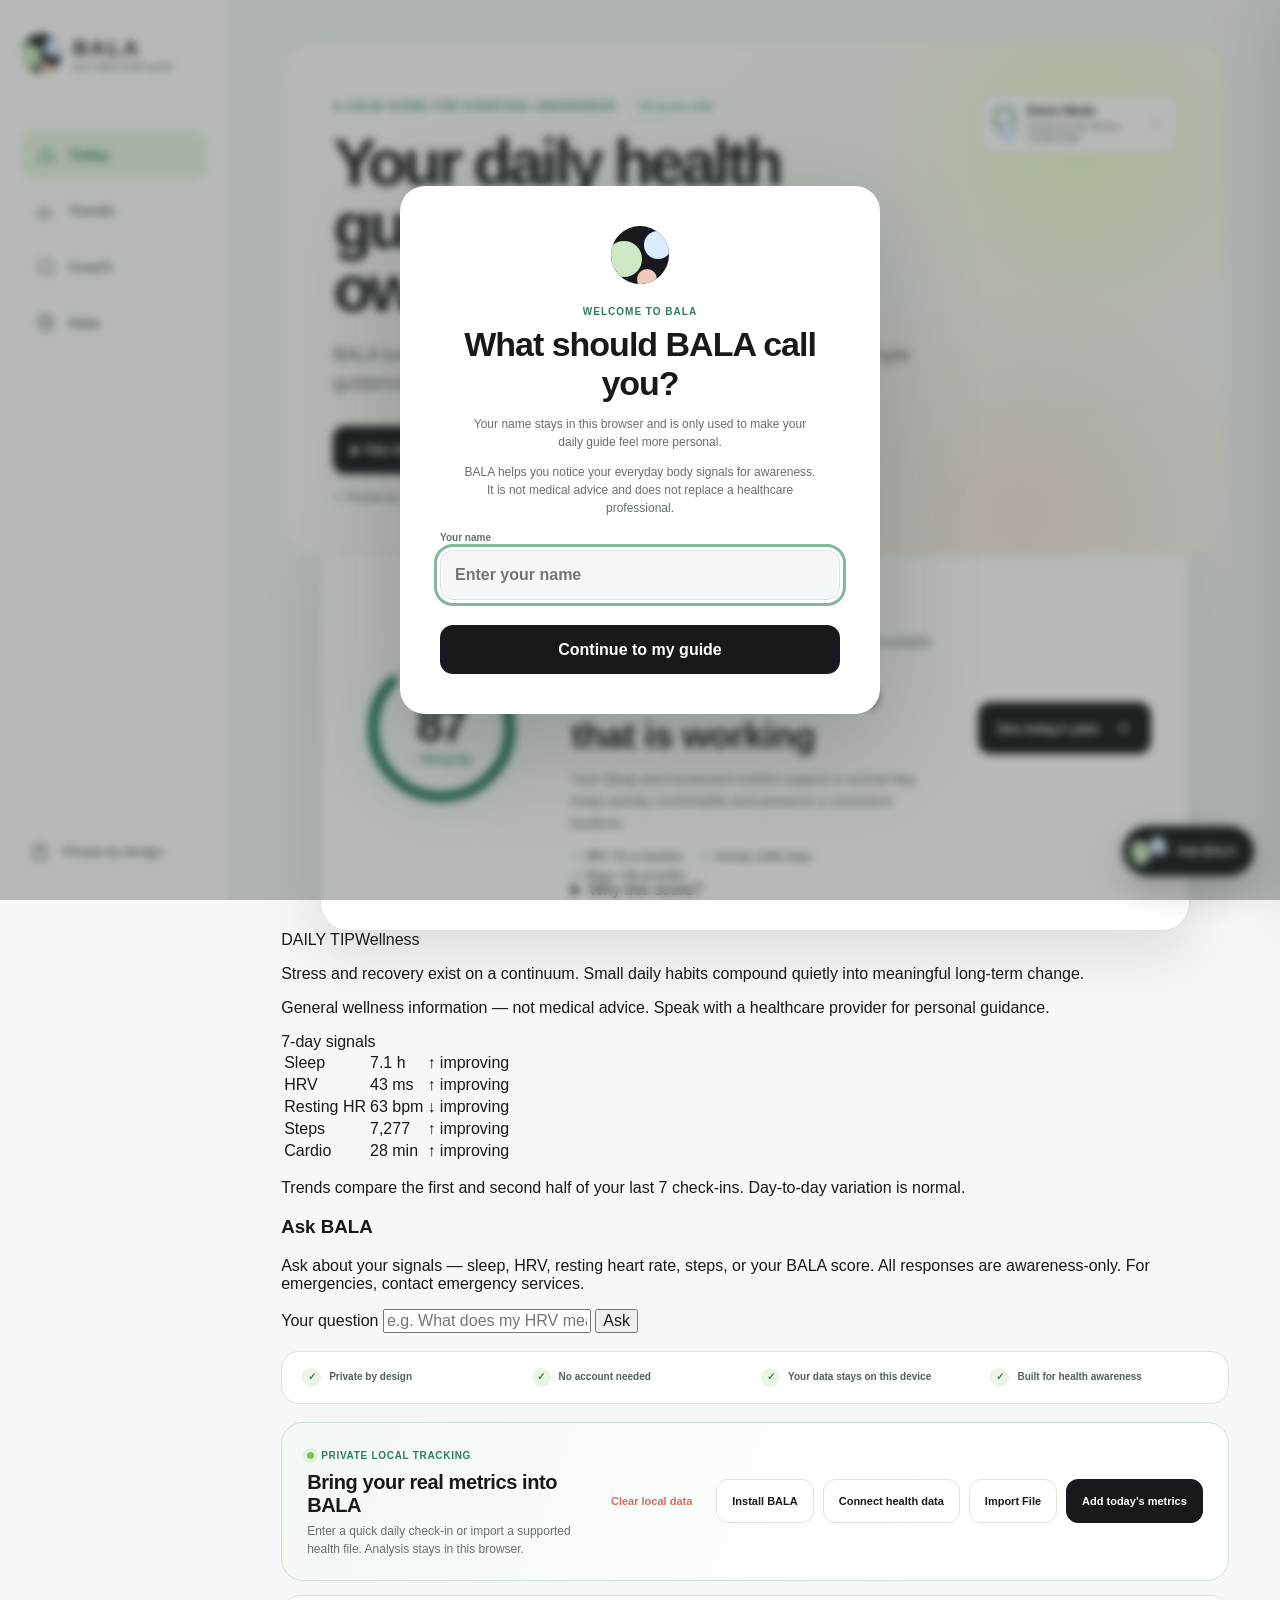
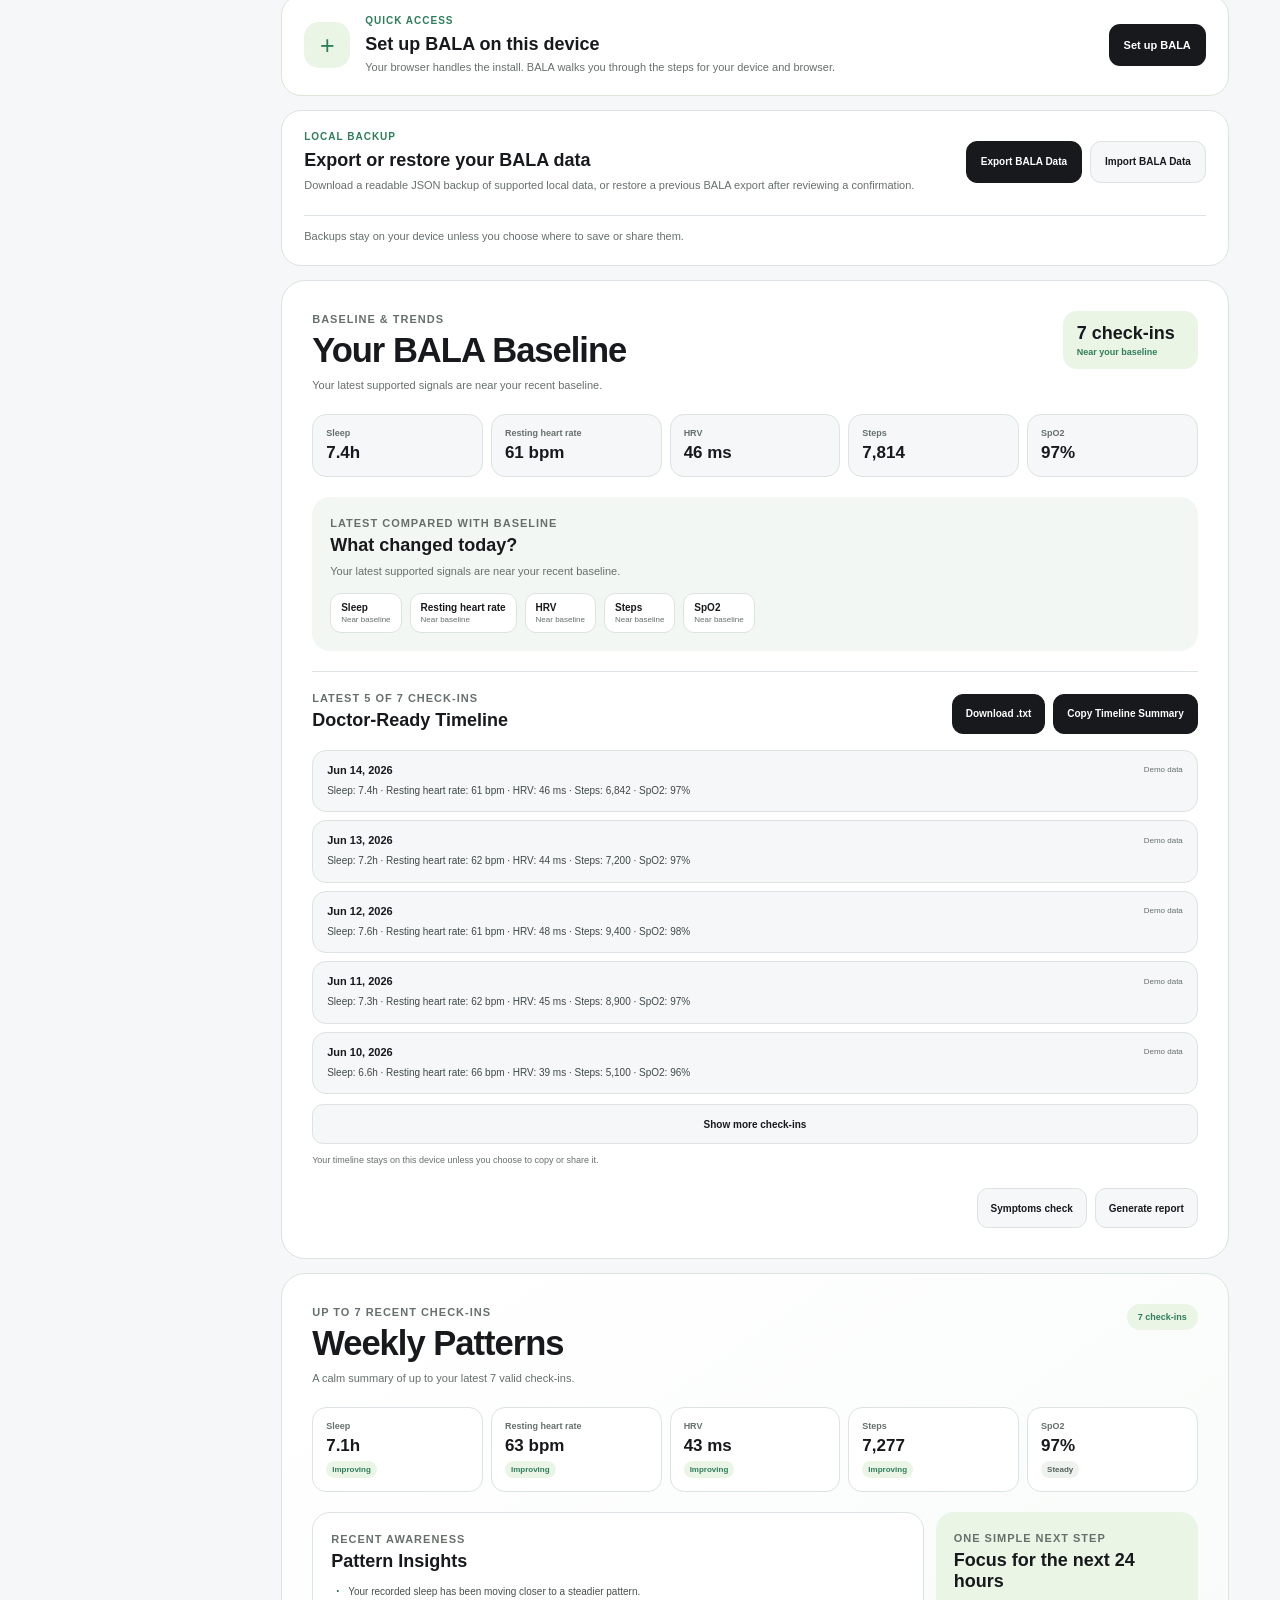
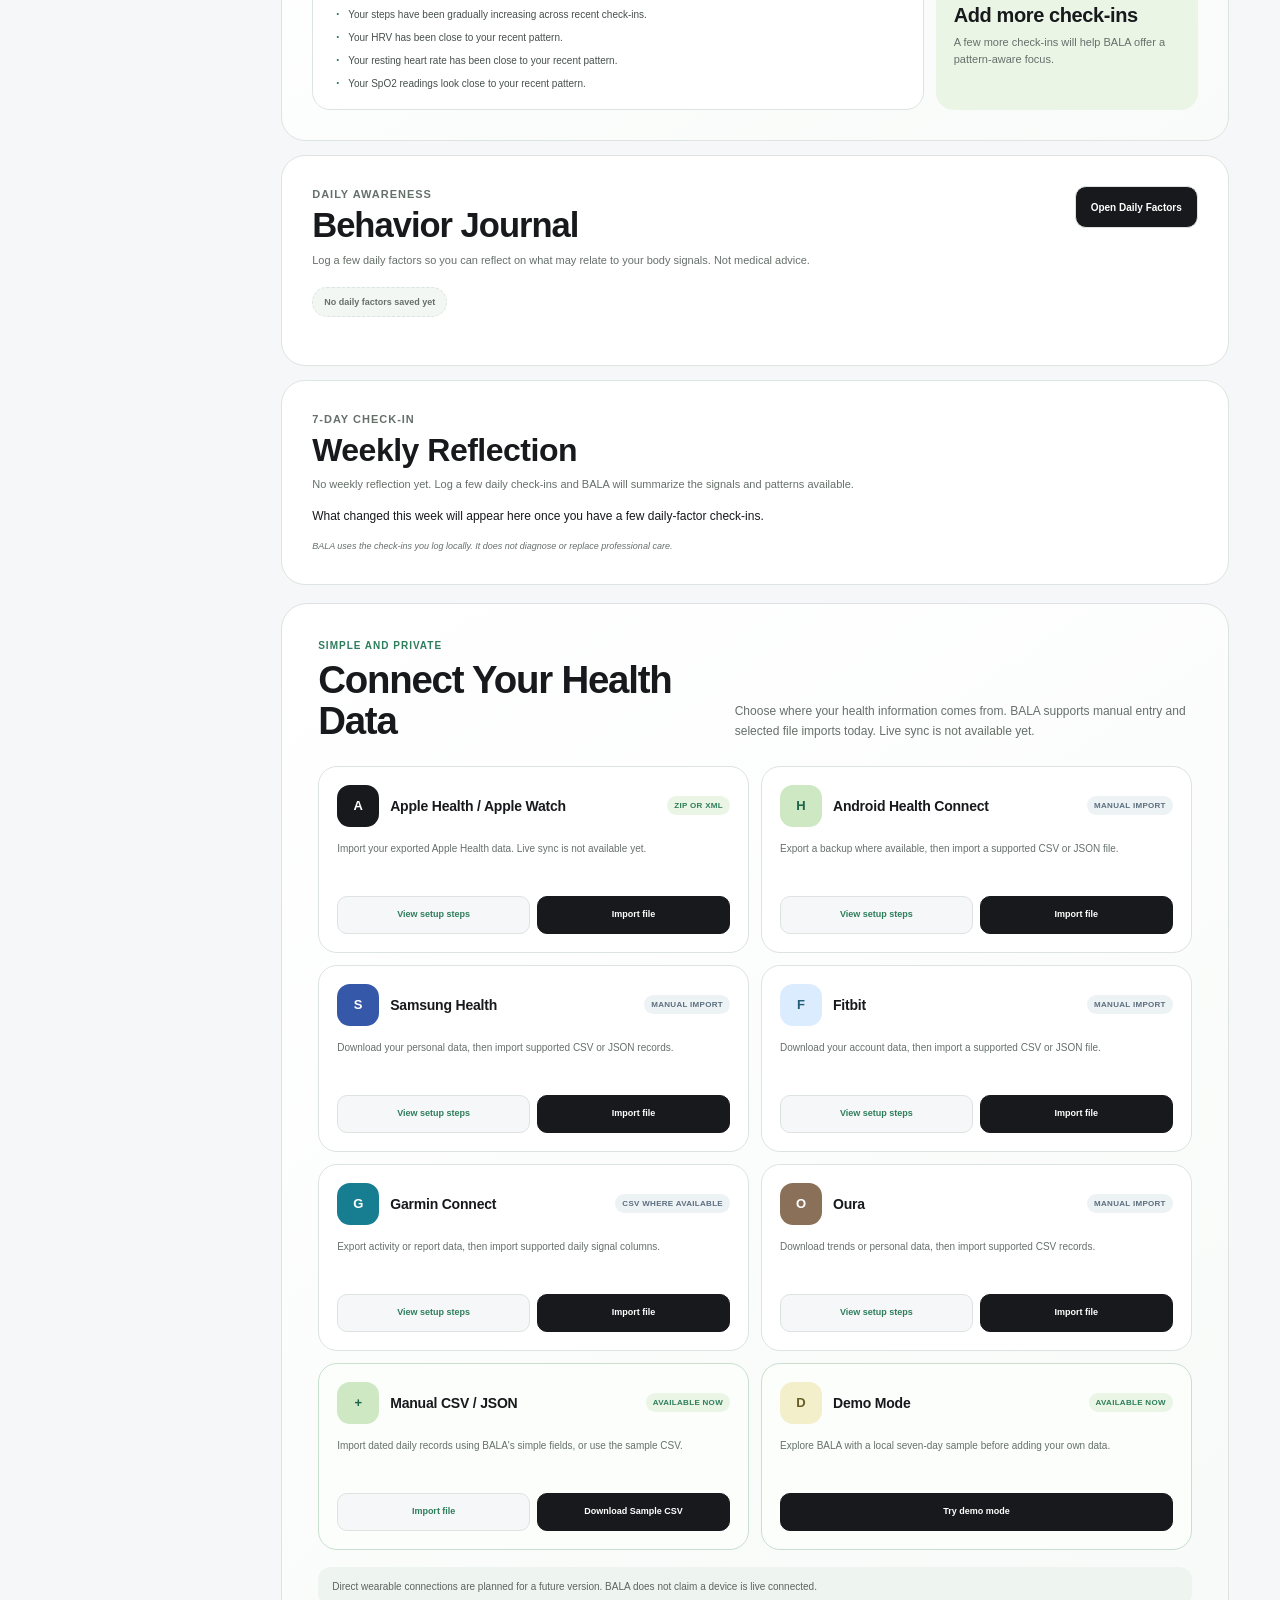
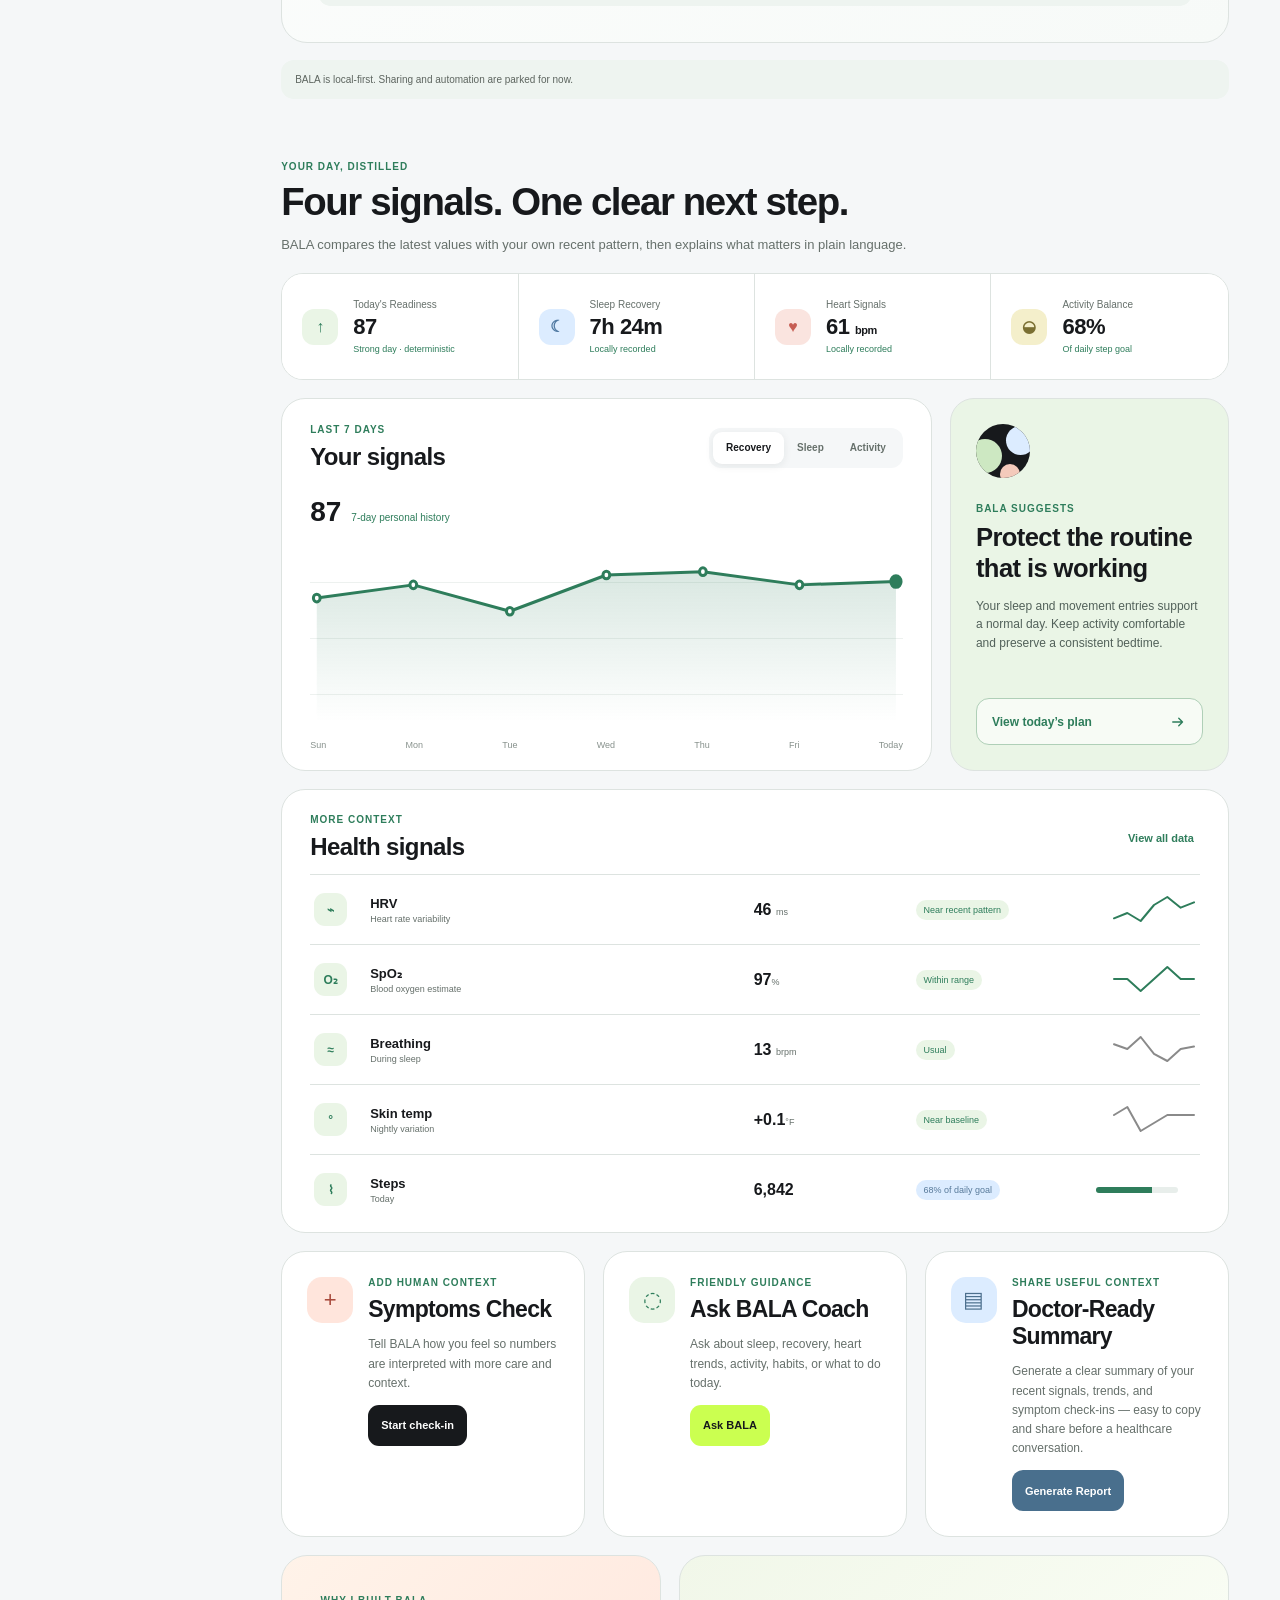
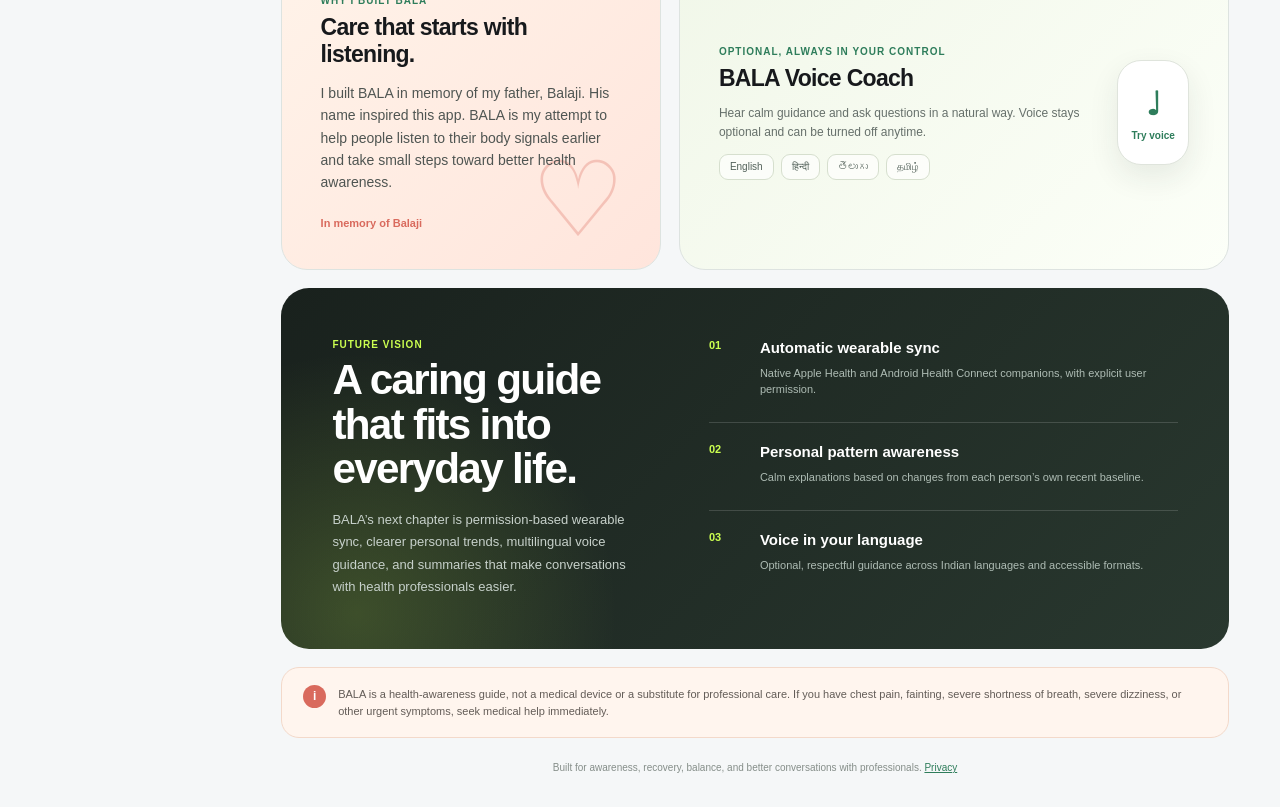
==== commit 37a9879c: "feat: B58 — Founder Demo Journey (one-click 7-step guided tour) - scripts/bala-b58-demo-journey.js: " ====
--- a/index.html
+++ b/index.html
@@ -267,7 +267,6 @@
               </div>
               <div class="timeline-heading-actions">
                 <button id="manage-history-toggle" type="button" class="timeline-manage" hidden aria-pressed="false">Manage history</button>
-                <button id="download-health-json-button" type="button" title="Export health signals as JSON — for Chintu morning digest or personal archive">Export JSON</button>
                 <button id="download-timeline-button" type="button">Download .txt</button>
                 <button id="copy-timeline-button" type="button">Copy Timeline Summary</button>
               </div>
@@ -374,33 +373,21 @@
               <div class="source-card-actions"><button type="button" data-health-source="health-connect">View setup steps</button><button type="button" data-source-import="health-connect">Import file</button></div>
             </article>
 
-            <article class="connection-card source-card available">
-              <header><span class="connection-mark samsung">S</span><div><h3>Samsung Health</h3><span class="connection-status ready">Free ZIP import</span></div></header>
-              <p>Export from the Samsung Health app (Profile → Download personal data). BALA reads heart rate, sleep, and daily steps from the ZIP automatically — free, no account needed inside BALA.</p>
+            <article class="connection-card source-card">
+              <header><span class="connection-mark samsung">S</span><div><h3>Samsung Health</h3><span class="connection-status planned">Manual import</span></div></header>
+              <p>Download your personal data, then import supported CSV or JSON records.</p>
               <div class="source-card-actions"><button type="button" data-health-source="samsung">View setup steps</button><button type="button" data-source-import="samsung">Import file</button></div>
             </article>
 
             <article class="connection-card source-card">
-              <header><span class="connection-mark fitbit">F</span><div><h3>Fitbit</h3><span class="connection-status ready">Free ZIP import</span></div></header>
-              <p>Export your Fitbit data (fitbit.com → Settings → Data Export). BALA reads sleep + heart rate from the ZIP automatically — no account needed inside BALA.</p>
+              <header><span class="connection-mark fitbit">F</span><div><h3>Fitbit</h3><span class="connection-status planned">Manual import</span></div></header>
+              <p>Download your account data, then import a supported CSV or JSON file.</p>
               <div class="source-card-actions"><button type="button" data-health-source="fitbit">View setup steps</button><button type="button" data-source-import="fitbit">Import file</button></div>
             </article>
 
-            <article class="connection-card source-card available">
-              <header><span class="connection-mark local">G</span><div><h3>Google Fit</h3><span class="connection-status ready">Free Takeout import</span></div></header>
-              <p>Export from takeout.google.com → Fit. BALA reads 'Daily activity metrics.csv' for steps and resting heart rate. 100% free, no API key.</p>
-              <div class="source-card-actions"><button type="button" data-health-source="googlefit">View setup steps</button><button type="button" data-source-import="googlefit">Import file</button></div>
-            </article>
-
-            <article class="connection-card source-card available">
-              <header><span class="connection-mark local">🗂</span><div><h3>BALA CSV Template</h3><span class="connection-status ready">Any device — free</span></div></header>
-              <p>Works with Garmin, Samsung, Xiaomi, manual tracking — any device. Download the template, fill in your data, import. Sleep, HRV, SpO₂, steps, exercise.</p>
-              <div class="source-card-actions"><button type="button" data-source-import="csv">Import file</button><button type="button" data-download-bala-csv>Download Template</button></div>
-            </article>
-
-            <article class="connection-card source-card available">
-              <header><span class="connection-mark garmin">G</span><div><h3>Garmin Connect</h3><span class="connection-status ready">Free CSV import</span></div></header>
-              <p>Export Activities.csv from connect.garmin.com (Activities → Export to CSV). BALA reads exercise duration and heart rate. Add sleep via the BALA CSV template for a complete picture.</p>
+            <article class="connection-card source-card">
+              <header><span class="connection-mark garmin">G</span><div><h3>Garmin Connect</h3><span class="connection-status planned">CSV where available</span></div></header>
+              <p>Export activity or report data, then import supported daily signal columns.</p>
               <div class="source-card-actions"><button type="button" data-health-source="garmin">View setup steps</button><button type="button" data-source-import="garmin">Import file</button></div>
             </article>
 
@@ -795,8 +782,6 @@
             <option value="health-connect">Android Health Connect</option>
             <option value="samsung">Samsung Health</option>
             <option value="fitbit">Fitbit</option>
-            <option value="googlefit">Google Fit (free export)</option>
-            <option value="csv">BALA CSV Template (any device)</option>
             <option value="garmin">Garmin</option>
             <option value="oura">Oura</option>
             <option value="manual-csv">Manual CSV</option>
@@ -932,4 +917,66 @@
         </div>
         <div class="alcohol-calc-panel" id="alcohol-calc-panel" hidden>
           <p class="alcohol-calc-title">Alcohol reflection — optional check-in</p>
-          <p class="alcohol-calc-subtitle">Estimate the standard-drink equivalent from what you ha+          <p class="alcohol-calc-subtitle">Estimate the standard-drink equivalent from what you had. This is only for pattern reflection with sleep or recovery signals, not for BAC, safety-to-drive, or medical decisions.</p>
+          <div class="alcohol-calc-grid">
+            <label class="alcohol-label">Drink type
+              <select name="alcohol_type" id="alcohol-type">
+                <option value="beer">Beer</option>
+                <option value="wine">Wine</option>
+                <option value="spirits">Spirits / Whiskey / Vodka</option>
+                <option value="cocktail">Cocktail / Mixed drink</option>
+                <option value="custom">Custom</option>
+              </select>
+            </label>
+            <label class="alcohol-label">Amount
+              <input type="number" name="alcohol_amount" id="alcohol-amount" min="0" max="2000" step="0.5" placeholder="e.g. 330" />
+            </label>
+            <label class="alcohol-label">Unit
+              <select name="alcohol_unit" id="alcohol-unit">
+                <option value="ml">ml</option>
+                <option value="oz">fl oz</option>
+                <option value="shot">shot(s)</option>
+                <option value="can">can / bottle</option>
+              </select>
+            </label>
+            <label class="alcohol-label">ABV %
+              <input type="number" name="alcohol_abv" id="alcohol-abv" min="0" max="100" step="0.1" placeholder="e.g. 5" />
+            </label>
+          </div>
+          <div class="alcohol-result" id="alcohol-result" hidden>
+            <p class="alcohol-estimate" id="alcohol-estimate"></p>
+            <p class="alcohol-note">Some people notice changes in sleep quality, HRV, hydration, or resting heart rate after alcohol — this helps you track that pattern for yourself.</p>
+            <p class="alcohol-disclaimer">This is an approximate standard-drink estimate for personal reflection only — not medical advice. One US standard drink = 14 g pure alcohol (e.g. 355 ml of 5% beer, 148 ml of 12% wine, or 44 ml of 40% spirits).</p>
+          </div>
+          <button type="button" class="alcohol-calc-btn" id="alcohol-calc-btn">Estimate standard drinks (US)</button>
+        </div>
+        <label class="symptom-note">Optional reflection note<textarea name="note" maxlength="240" placeholder="e.g. long travel day, stress, illness…"></textarea></label>
+        <button class="dialog-primary" type="submit">Save daily factors</button>
+      </form>
+    </dialog>
+
+    <!-- B58: Founder Demo Journey Modal -->
+    <dialog id="journey-modal" class="journey-modal" aria-label="BALA Founder Demo Journey" aria-modal="true">
+      <div class="journey-modal-inner">
+        <div class="journey-modal-header">
+          <div class="journey-step-indicator" id="journey-step-indicator">Step 1 of 7</div>
+          <button class="journey-modal-close" id="journey-modal-close" type="button" aria-label="Close journey">×</button>
+        </div>
+        <div class="journey-progress-track" role="progressbar" aria-valuemin="0" aria-valuemax="100" aria-label="Journey progress">
+          <div class="journey-progress-bar-inner" id="journey-modal-progress" style="width:0%"></div>
+        </div>
+        <div class="journey-step-body" id="journey-step-body" aria-live="polite"></div>
+        <div class="journey-modal-footer">
+          <button class="journey-nav-btn journey-back" id="journey-prev-btn" type="button" hidden>← Back</button>
+          <div class="journey-footer-center">
+            <span class="journey-safe-note" id="journey-safe-note"></span>
+          </div>
+          <button class="journey-nav-btn journey-forward" id="journey-next-btn" type="button">Next →</button>
+        </div>
+      </div>
+    </dialog>
+
+    <script src="./vendor/fflate.min.js"></script>
+    <script src="./app.js"></script>
+  </body>
+</html>
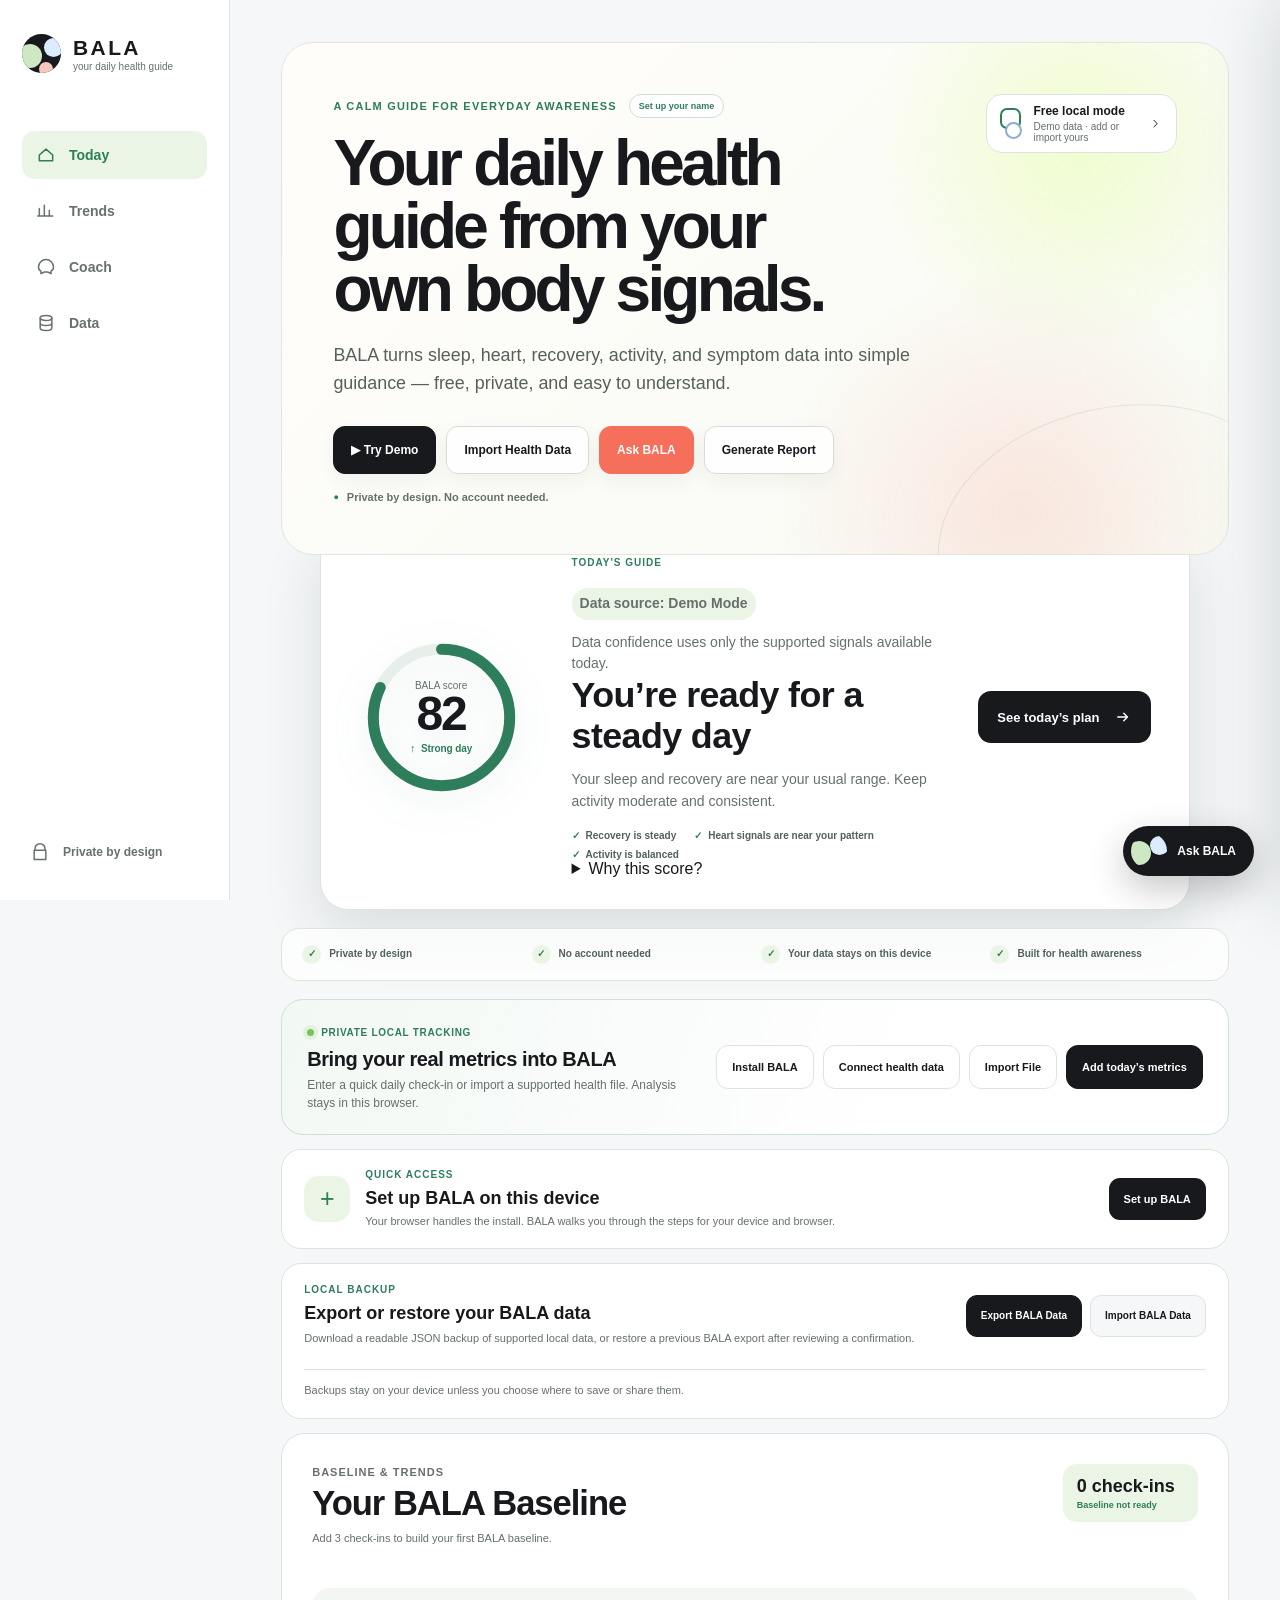
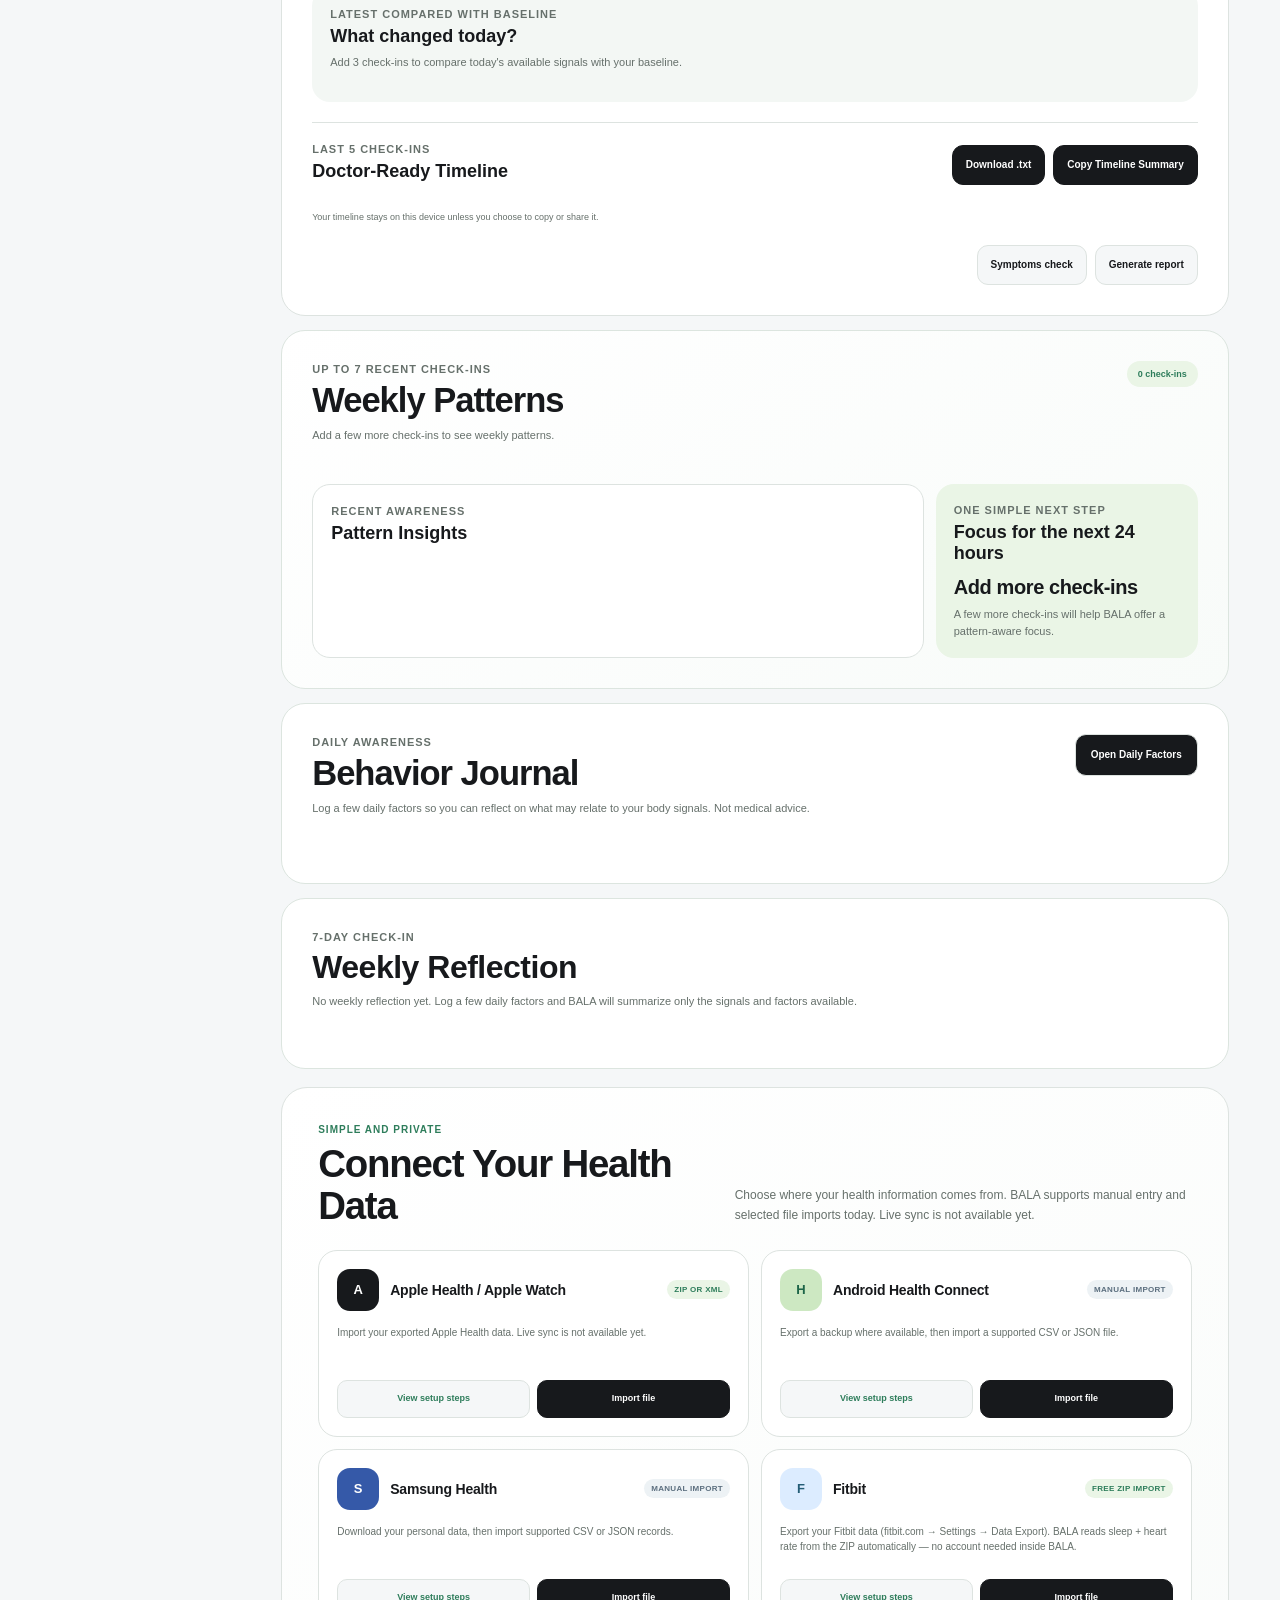
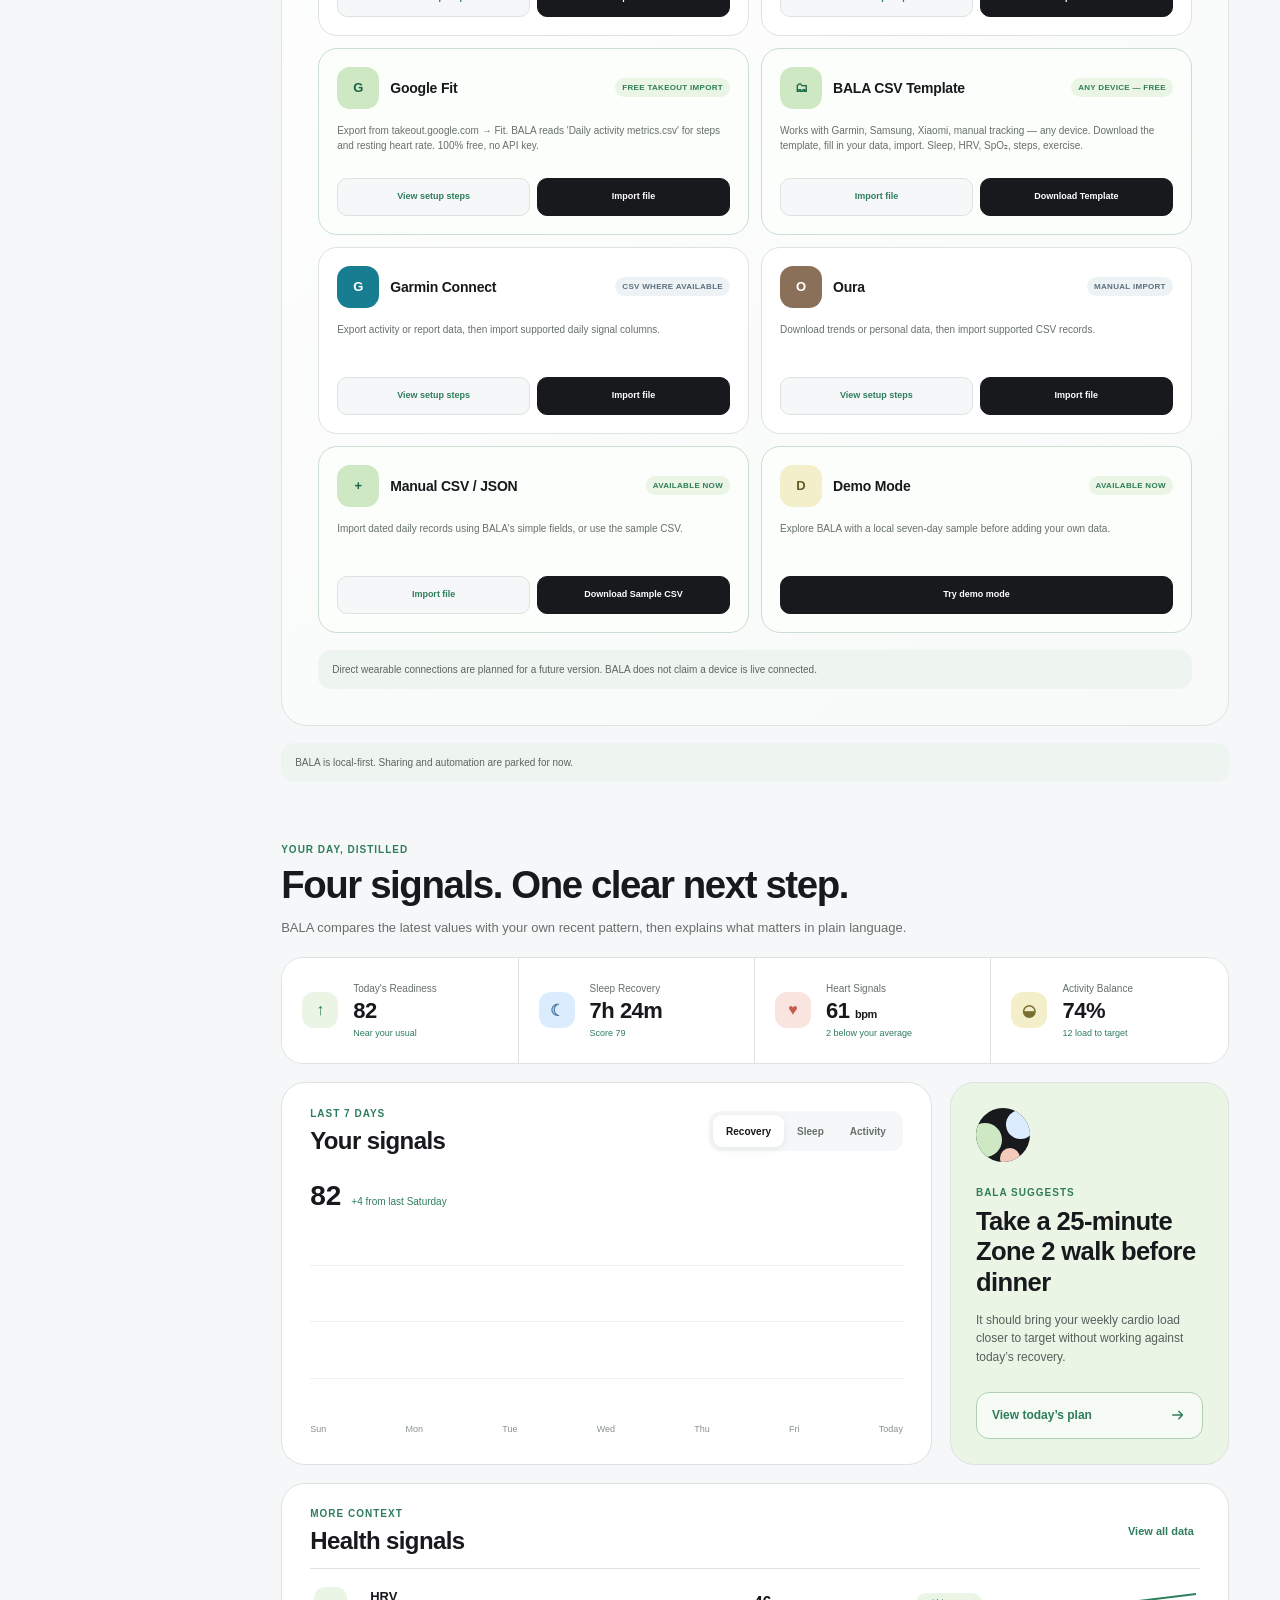
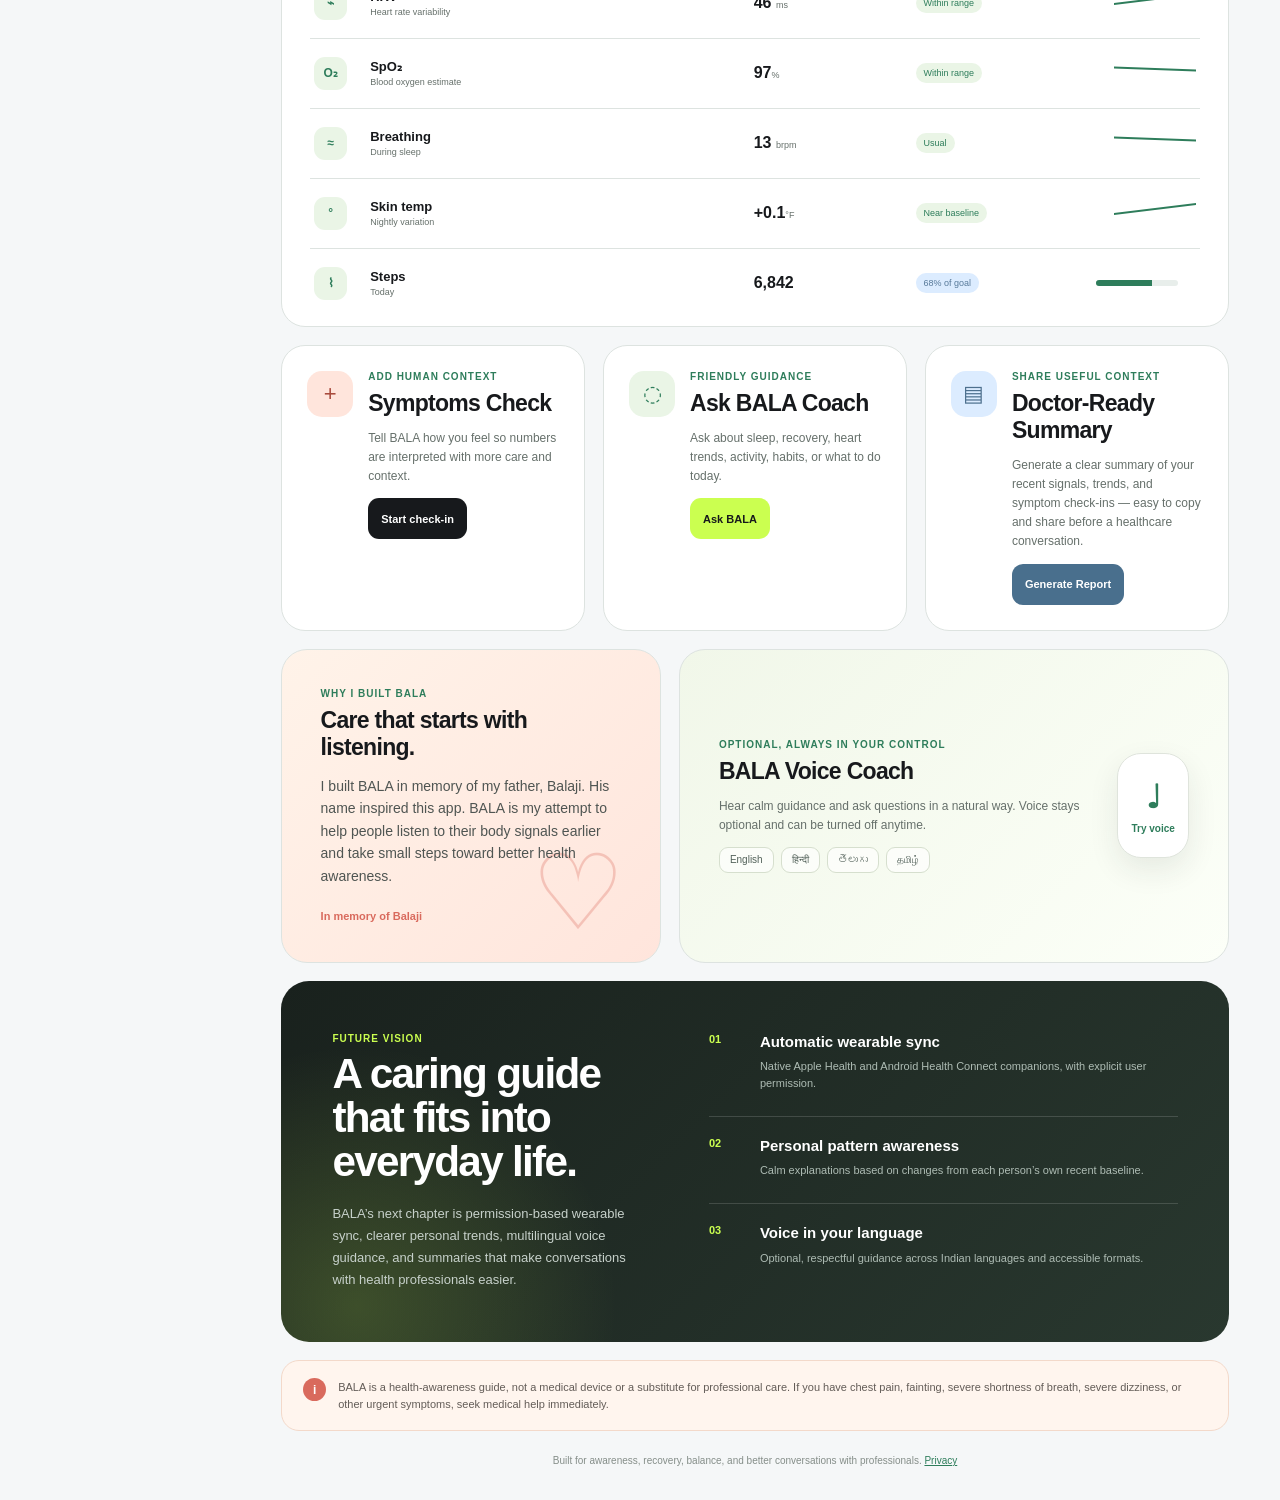
==== commit b3508a51: "feat: B59b — Google Fit + CSV template UI + connector guides - index.html: Google Fit + BALA CSV Tem" ====
--- a/index.html
+++ b/index.html
@@ -380,9 +380,21 @@
             </article>
 
             <article class="connection-card source-card">
-              <header><span class="connection-mark fitbit">F</span><div><h3>Fitbit</h3><span class="connection-status planned">Manual import</span></div></header>
-              <p>Download your account data, then import a supported CSV or JSON file.</p>
+              <header><span class="connection-mark fitbit">F</span><div><h3>Fitbit</h3><span class="connection-status ready">Free ZIP import</span></div></header>
+              <p>Export your Fitbit data (fitbit.com → Settings → Data Export). BALA reads sleep + heart rate from the ZIP automatically — no account needed inside BALA.</p>
               <div class="source-card-actions"><button type="button" data-health-source="fitbit">View setup steps</button><button type="button" data-source-import="fitbit">Import file</button></div>
+            </article>
+
+            <article class="connection-card source-card available">
+              <header><span class="connection-mark local">G</span><div><h3>Google Fit</h3><span class="connection-status ready">Free Takeout import</span></div></header>
+              <p>Export from takeout.google.com → Fit. BALA reads 'Daily activity metrics.csv' for steps and resting heart rate. 100% free, no API key.</p>
+              <div class="source-card-actions"><button type="button" data-health-source="googlefit">View setup steps</button><button type="button" data-source-import="googlefit">Import file</button></div>
+            </article>
+
+            <article class="connection-card source-card available">
+              <header><span class="connection-mark local">🗂</span><div><h3>BALA CSV Template</h3><span class="connection-status ready">Any device — free</span></div></header>
+              <p>Works with Garmin, Samsung, Xiaomi, manual tracking — any device. Download the template, fill in your data, import. Sleep, HRV, SpO₂, steps, exercise.</p>
+              <div class="source-card-actions"><button type="button" data-source-import="csv">Import file</button><button type="button" data-download-bala-csv>Download Template</button></div>
             </article>
 
             <article class="connection-card source-card">
@@ -782,6 +794,8 @@
             <option value="health-connect">Android Health Connect</option>
             <option value="samsung">Samsung Health</option>
             <option value="fitbit">Fitbit</option>
+            <option value="googlefit">Google Fit (free export)</option>
+            <option value="csv">BALA CSV Template (any device)</option>
             <option value="garmin">Garmin</option>
             <option value="oura">Oura</option>
             <option value="manual-csv">Manual CSV</option>
@@ -917,66 +931,4 @@
         </div>
         <div class="alcohol-calc-panel" id="alcohol-calc-panel" hidden>
           <p class="alcohol-calc-title">Alcohol reflection — optional check-in</p>
-          <p class="alcohol-calc-subtitle">Estimate the standard-drink equivalent from what you had. This is only for pattern reflection with sleep or recovery signals, not for BAC, safety-to-drive, or medical decisions.</p>
-          <div class="alcohol-calc-grid">
-            <label class="alcohol-label">Drink type
-              <select name="alcohol_type" id="alcohol-type">
-                <option value="beer">Beer</option>
-                <option value="wine">Wine</option>
-                <option value="spirits">Spirits / Whiskey / Vodka</option>
-                <option value="cocktail">Cocktail / Mixed drink</option>
-                <option value="custom">Custom</option>
-              </select>
-            </label>
-            <label class="alcohol-label">Amount
-              <input type="number" name="alcohol_amount" id="alcohol-amount" min="0" max="2000" step="0.5" placeholder="e.g. 330" />
-            </label>
-            <label class="alcohol-label">Unit
-              <select name="alcohol_unit" id="alcohol-unit">
-                <option value="ml">ml</option>
-                <option value="oz">fl oz</option>
-                <option value="shot">shot(s)</option>
-                <option value="can">can / bottle</option>
-              </select>
-            </label>
-            <label class="alcohol-label">ABV %
-              <input type="number" name="alcohol_abv" id="alcohol-abv" min="0" max="100" step="0.1" placeholder="e.g. 5" />
-            </label>
-          </div>
-          <div class="alcohol-result" id="alcohol-result" hidden>
-            <p class="alcohol-estimate" id="alcohol-estimate"></p>
-            <p class="alcohol-note">Some people notice changes in sleep quality, HRV, hydration, or resting heart rate after alcohol — this helps you track that pattern for yourself.</p>
-            <p class="alcohol-disclaimer">This is an approximate standard-drink estimate for personal reflection only — not medical advice. One US standard drink = 14 g pure alcohol (e.g. 355 ml of 5% beer, 148 ml of 12% wine, or 44 ml of 40% spirits).</p>
-          </div>
-          <button type="button" class="alcohol-calc-btn" id="alcohol-calc-btn">Estimate standard drinks (US)</button>
-        </div>
-        <label class="symptom-note">Optional reflection note<textarea name="note" maxlength="240" placeholder="e.g. long travel day, stress, illness…"></textarea></label>
-        <button class="dialog-primary" type="submit">Save daily factors</button>
-      </form>
-    </dialog>
-
-    <!-- B58: Founder Demo Journey Modal -->
-    <dialog id="journey-modal" class="journey-modal" aria-label="BALA Founder Demo Journey" aria-modal="true">
-      <div class="journey-modal-inner">
-        <div class="journey-modal-header">
-          <div class="journey-step-indicator" id="journey-step-indicator">Step 1 of 7</div>
-          <button class="journey-modal-close" id="journey-modal-close" type="button" aria-label="Close journey">×</button>
-        </div>
-        <div class="journey-progress-track" role="progressbar" aria-valuemin="0" aria-valuemax="100" aria-label="Journey progress">
-          <div class="journey-progress-bar-inner" id="journey-modal-progress" style="width:0%"></div>
-        </div>
-        <div class="journey-step-body" id="journey-step-body" aria-live="polite"></div>
-        <div class="journey-modal-footer">
-          <button class="journey-nav-btn journey-back" id="journey-prev-btn" type="button" hidden>← Back</button>
-          <div class="journey-footer-center">
-            <span class="journey-safe-note" id="journey-safe-note"></span>
-          </div>
-          <button class="journey-nav-btn journey-forward" id="journey-next-btn" type="button">Next →</button>
-        </div>
-      </div>
-    </dialog>
-
-    <script src="./vendor/fflate.min.js"></script>
-    <script src="./app.js"></script>
-  </body>
-</html>
+          <p class="alcohol-calc-subtitle">Estimate the standard-drink equivalent from what you ha
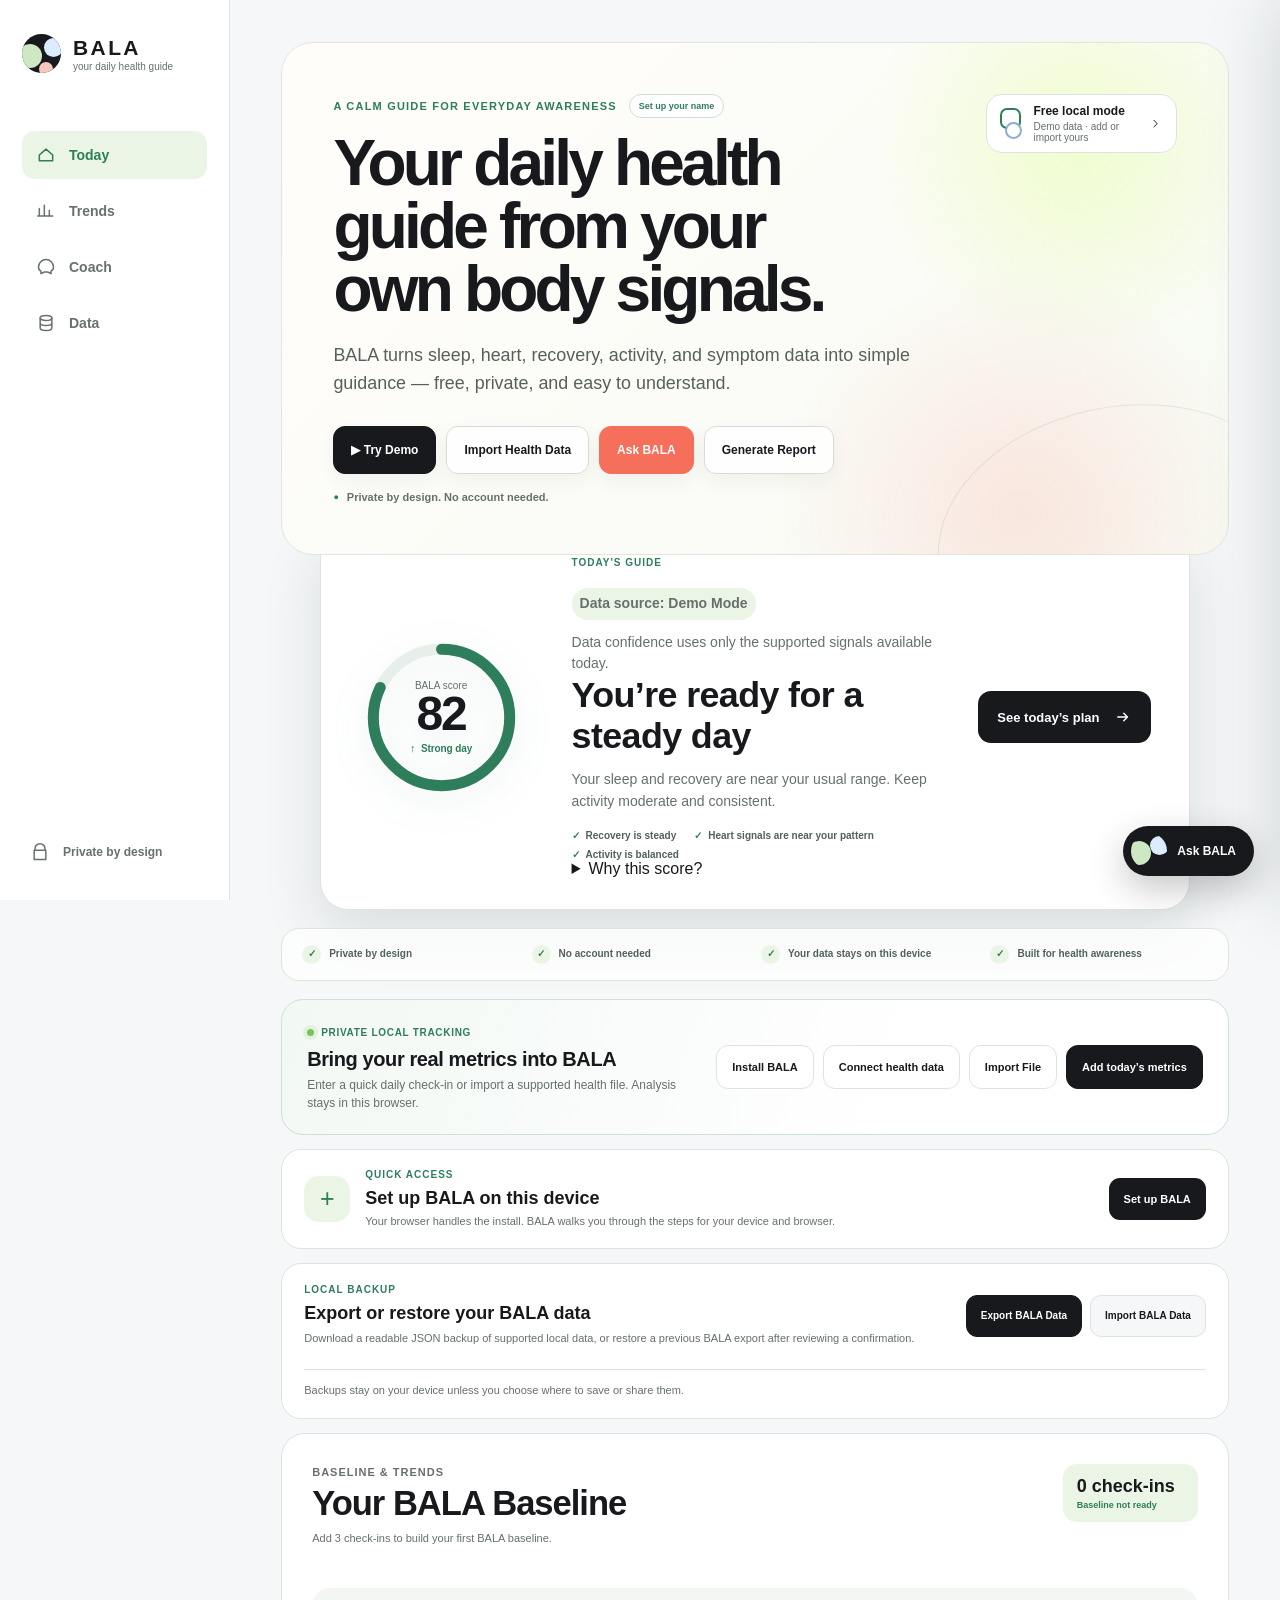
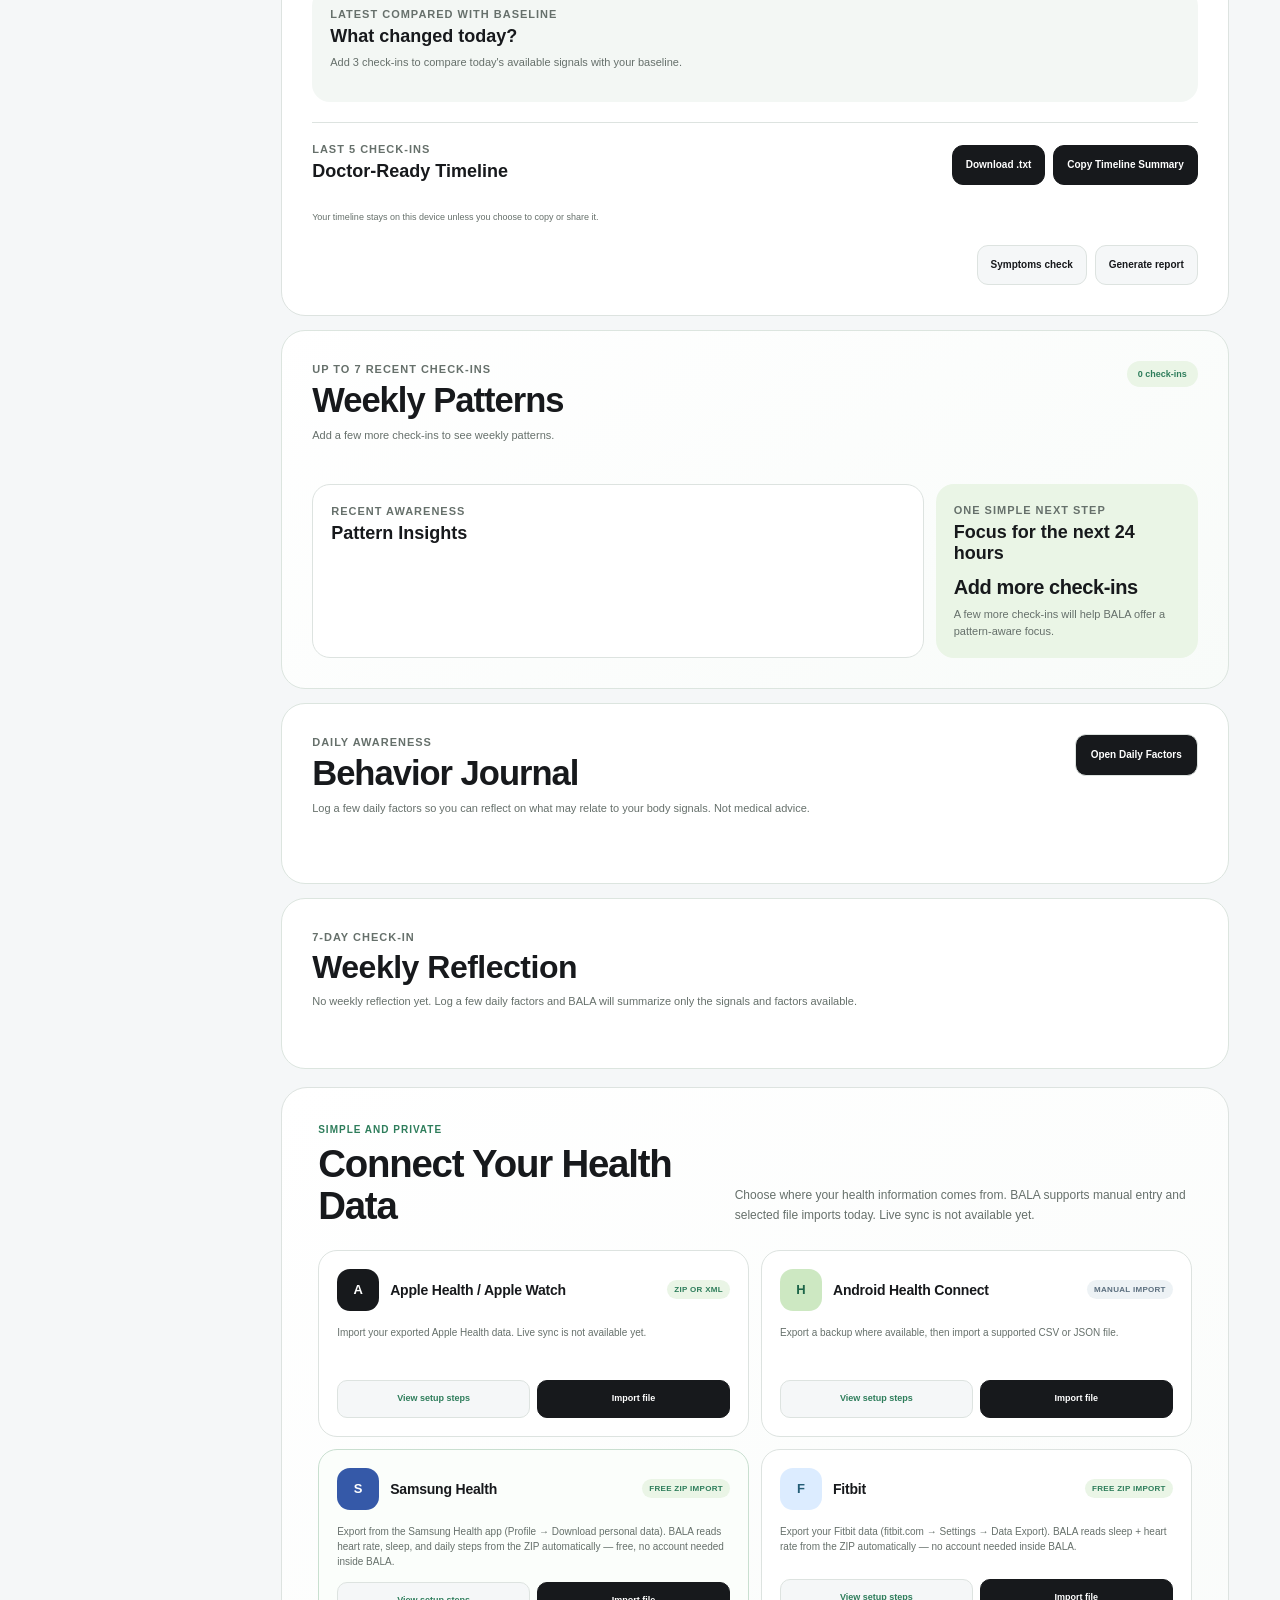
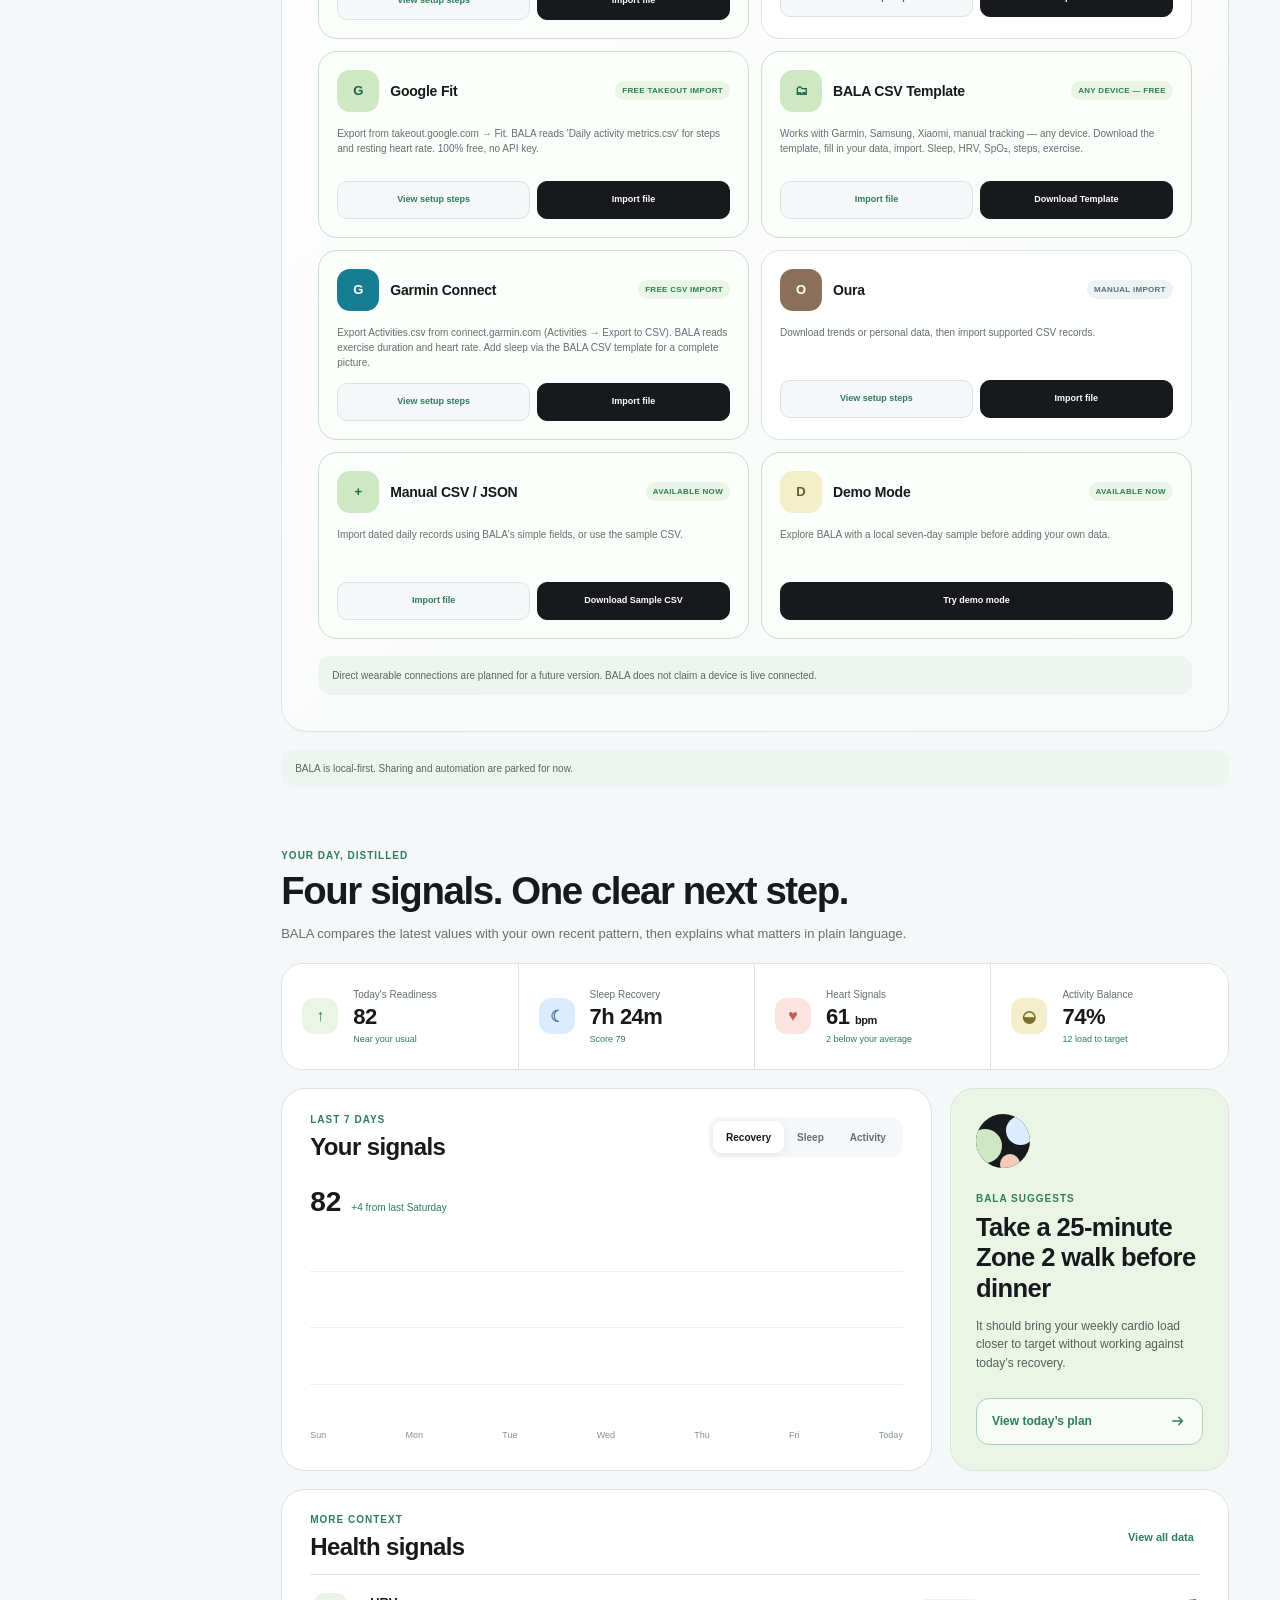
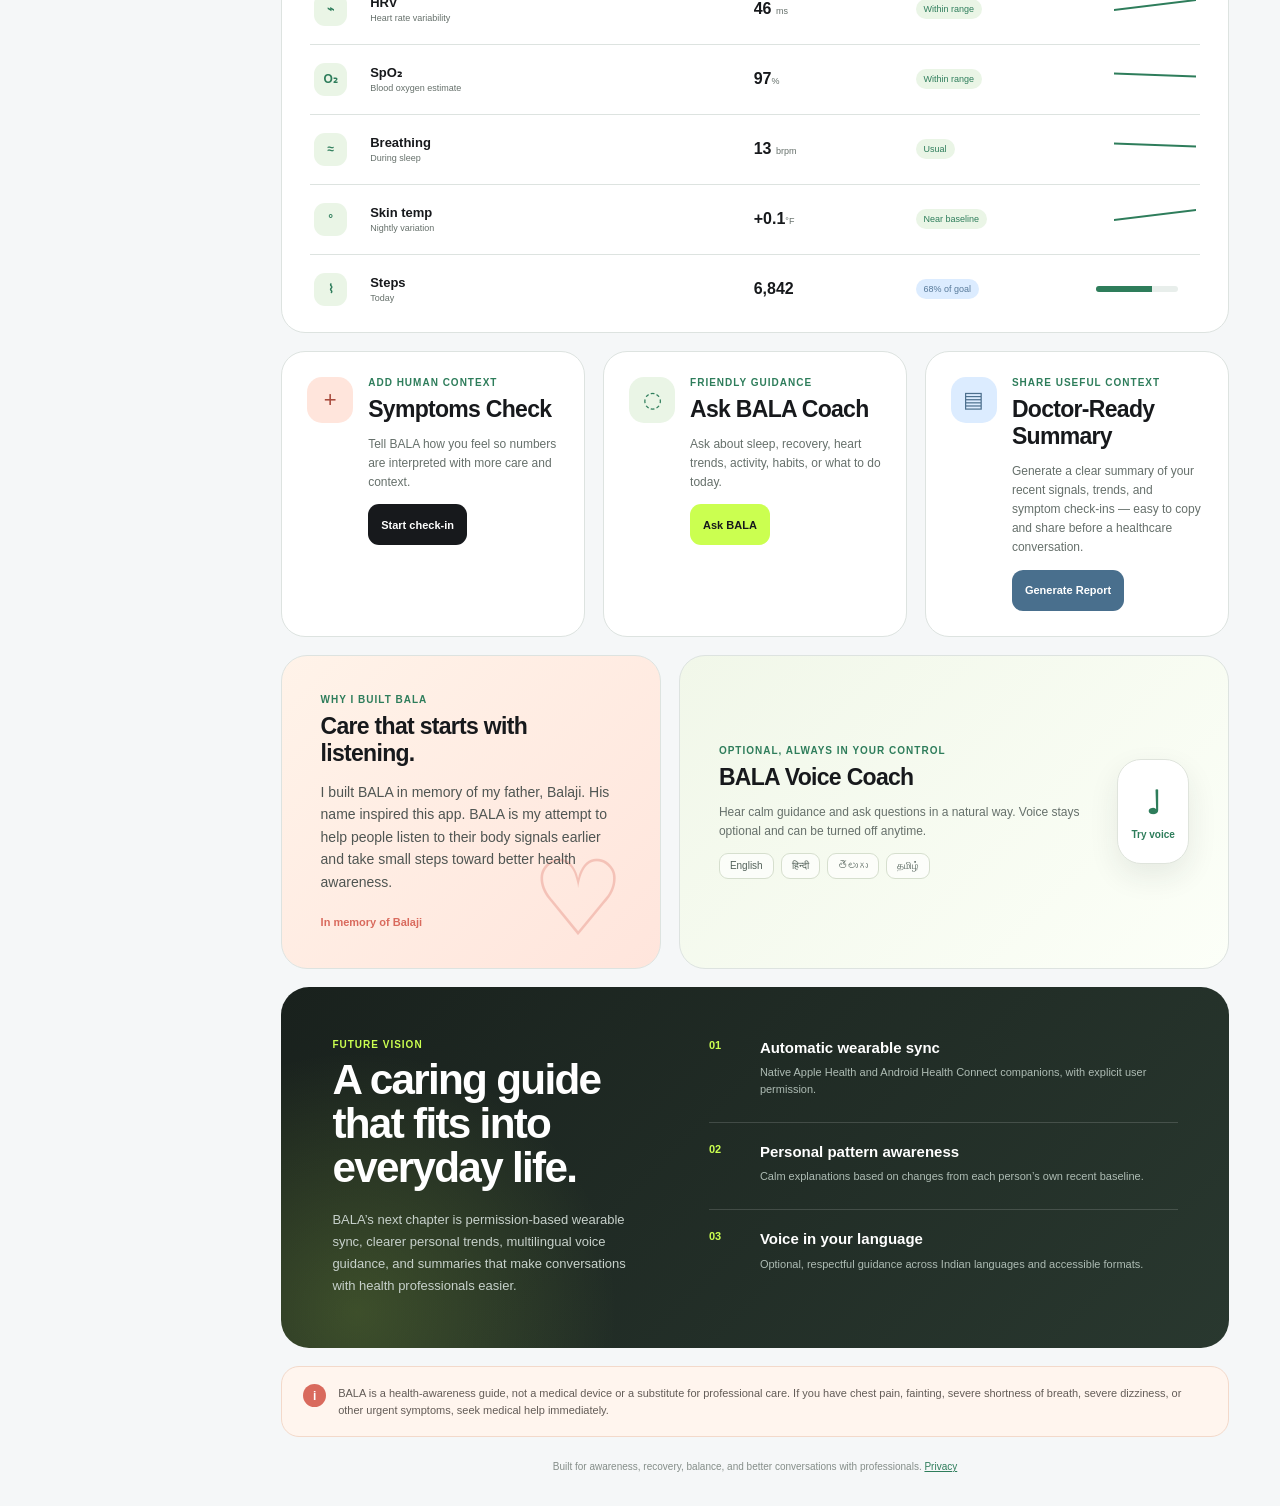
==== commit 954bc310: "B61: Garmin Connect + Samsung Health free importers Two of the largest wearable platforms now parse " ====
--- a/index.html
+++ b/index.html
@@ -373,9 +373,9 @@
               <div class="source-card-actions"><button type="button" data-health-source="health-connect">View setup steps</button><button type="button" data-source-import="health-connect">Import file</button></div>
             </article>
 
-            <article class="connection-card source-card">
-              <header><span class="connection-mark samsung">S</span><div><h3>Samsung Health</h3><span class="connection-status planned">Manual import</span></div></header>
-              <p>Download your personal data, then import supported CSV or JSON records.</p>
+            <article class="connection-card source-card available">
+              <header><span class="connection-mark samsung">S</span><div><h3>Samsung Health</h3><span class="connection-status ready">Free ZIP import</span></div></header>
+              <p>Export from the Samsung Health app (Profile → Download personal data). BALA reads heart rate, sleep, and daily steps from the ZIP automatically — free, no account needed inside BALA.</p>
               <div class="source-card-actions"><button type="button" data-health-source="samsung">View setup steps</button><button type="button" data-source-import="samsung">Import file</button></div>
             </article>
 
@@ -397,9 +397,9 @@
               <div class="source-card-actions"><button type="button" data-source-import="csv">Import file</button><button type="button" data-download-bala-csv>Download Template</button></div>
             </article>
 
-            <article class="connection-card source-card">
-              <header><span class="connection-mark garmin">G</span><div><h3>Garmin Connect</h3><span class="connection-status planned">CSV where available</span></div></header>
-              <p>Export activity or report data, then import supported daily signal columns.</p>
+            <article class="connection-card source-card available">
+              <header><span class="connection-mark garmin">G</span><div><h3>Garmin Connect</h3><span class="connection-status ready">Free CSV import</span></div></header>
+              <p>Export Activities.csv from connect.garmin.com (Activities → Export to CSV). BALA reads exercise duration and heart rate. Add sleep via the BALA CSV template for a complete picture.</p>
               <div class="source-card-actions"><button type="button" data-health-source="garmin">View setup steps</button><button type="button" data-source-import="garmin">Import file</button></div>
             </article>
 
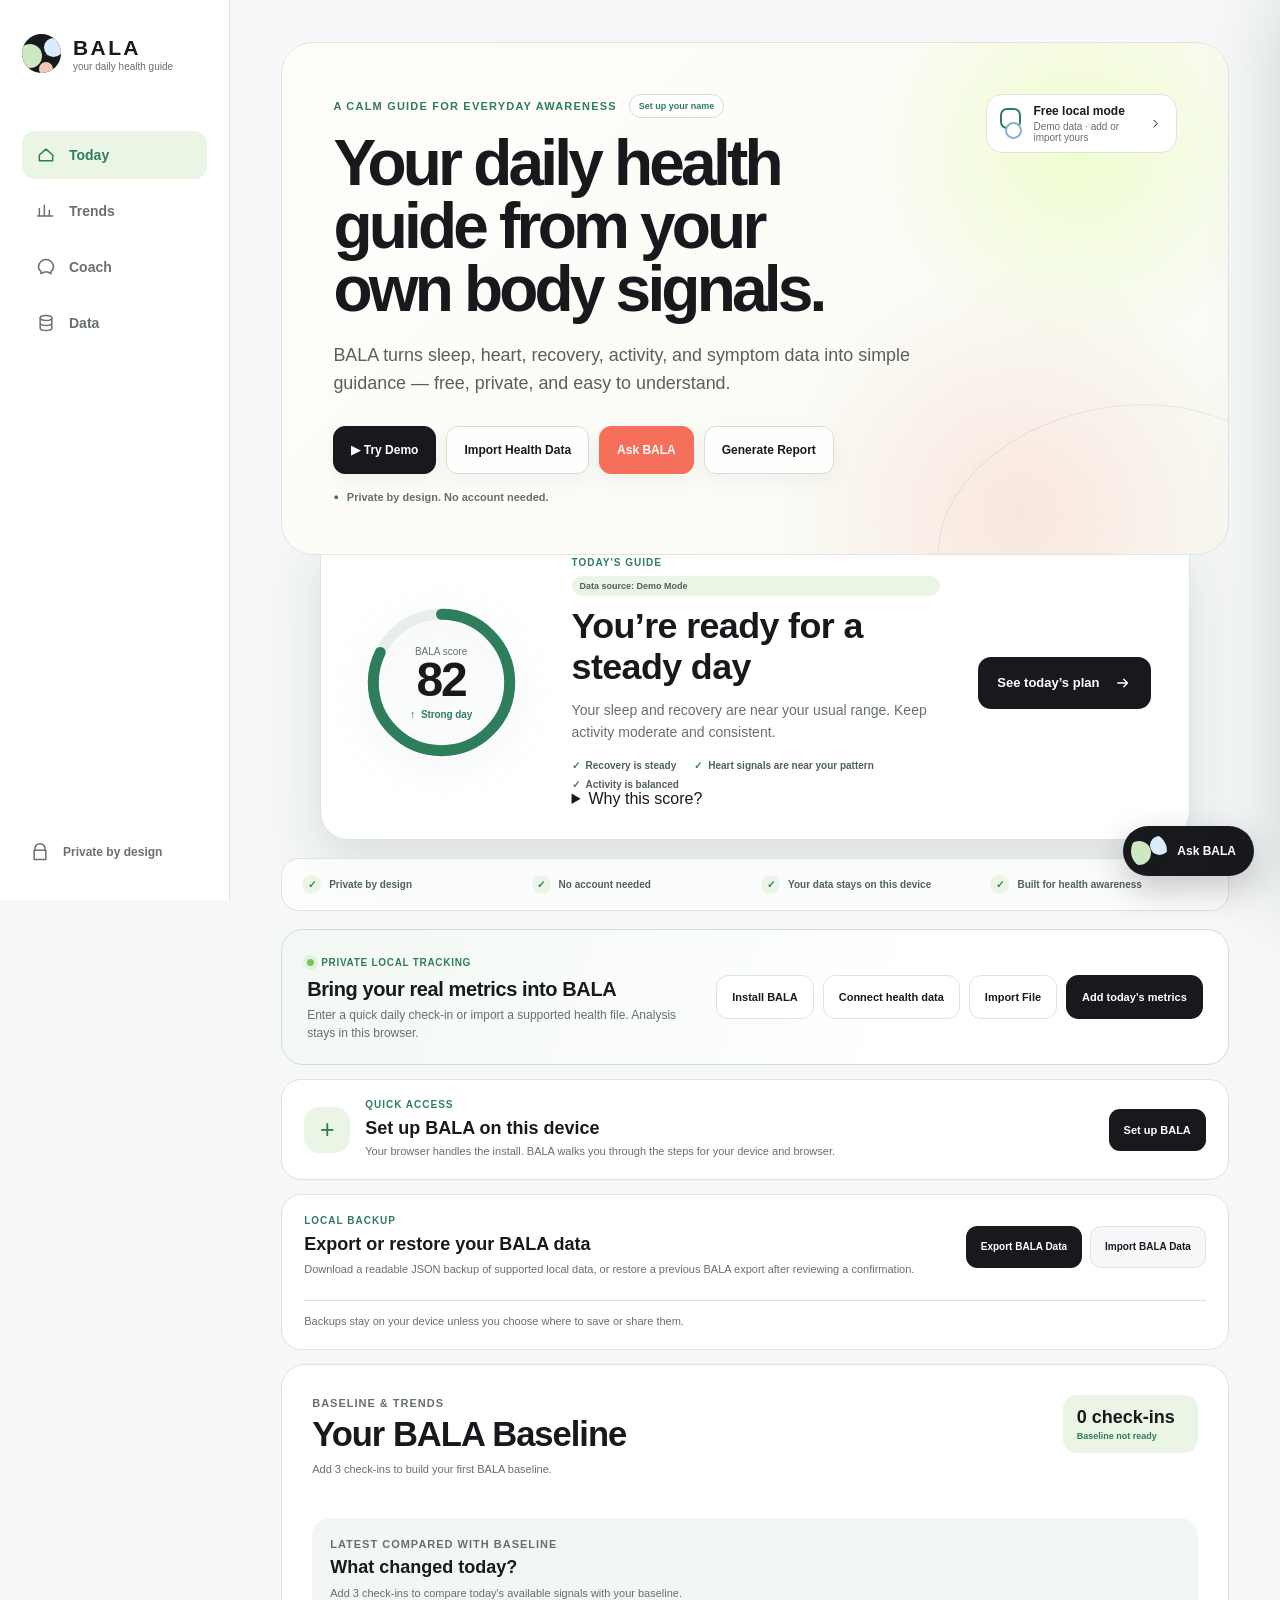
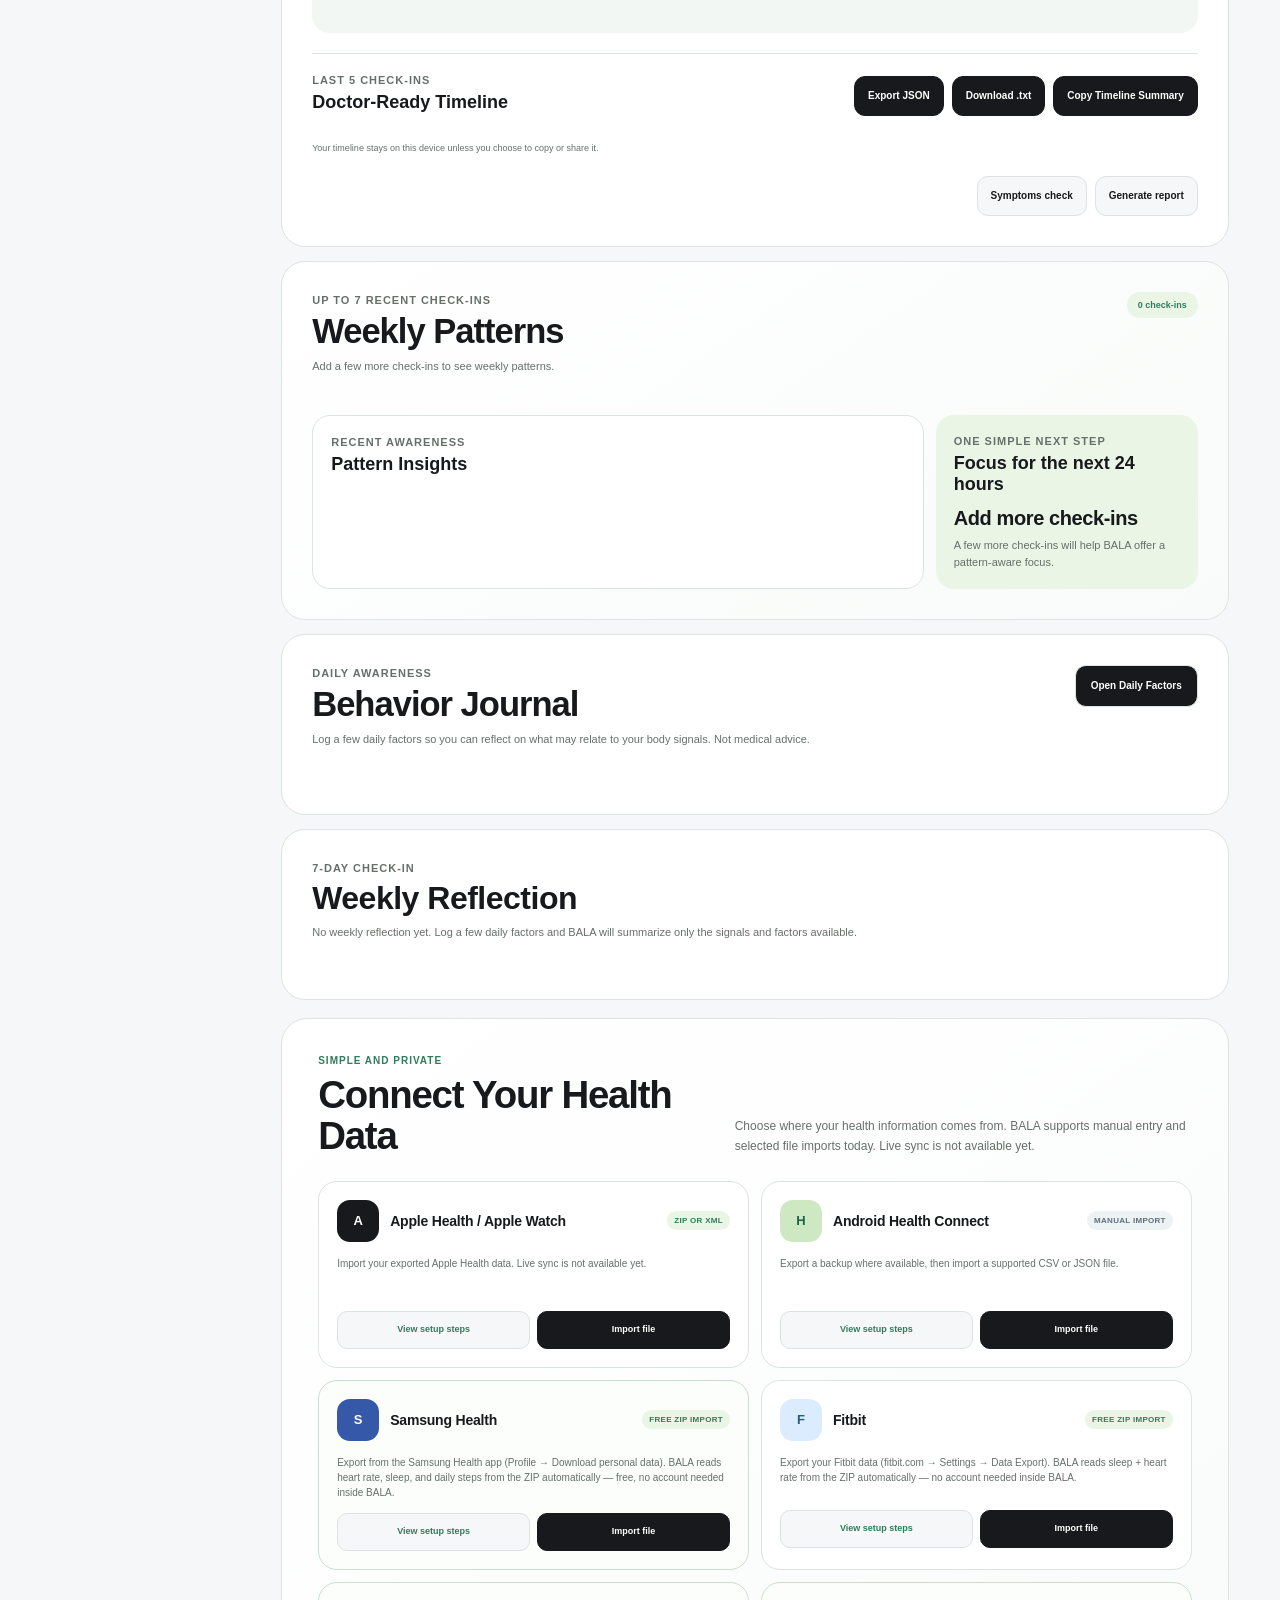
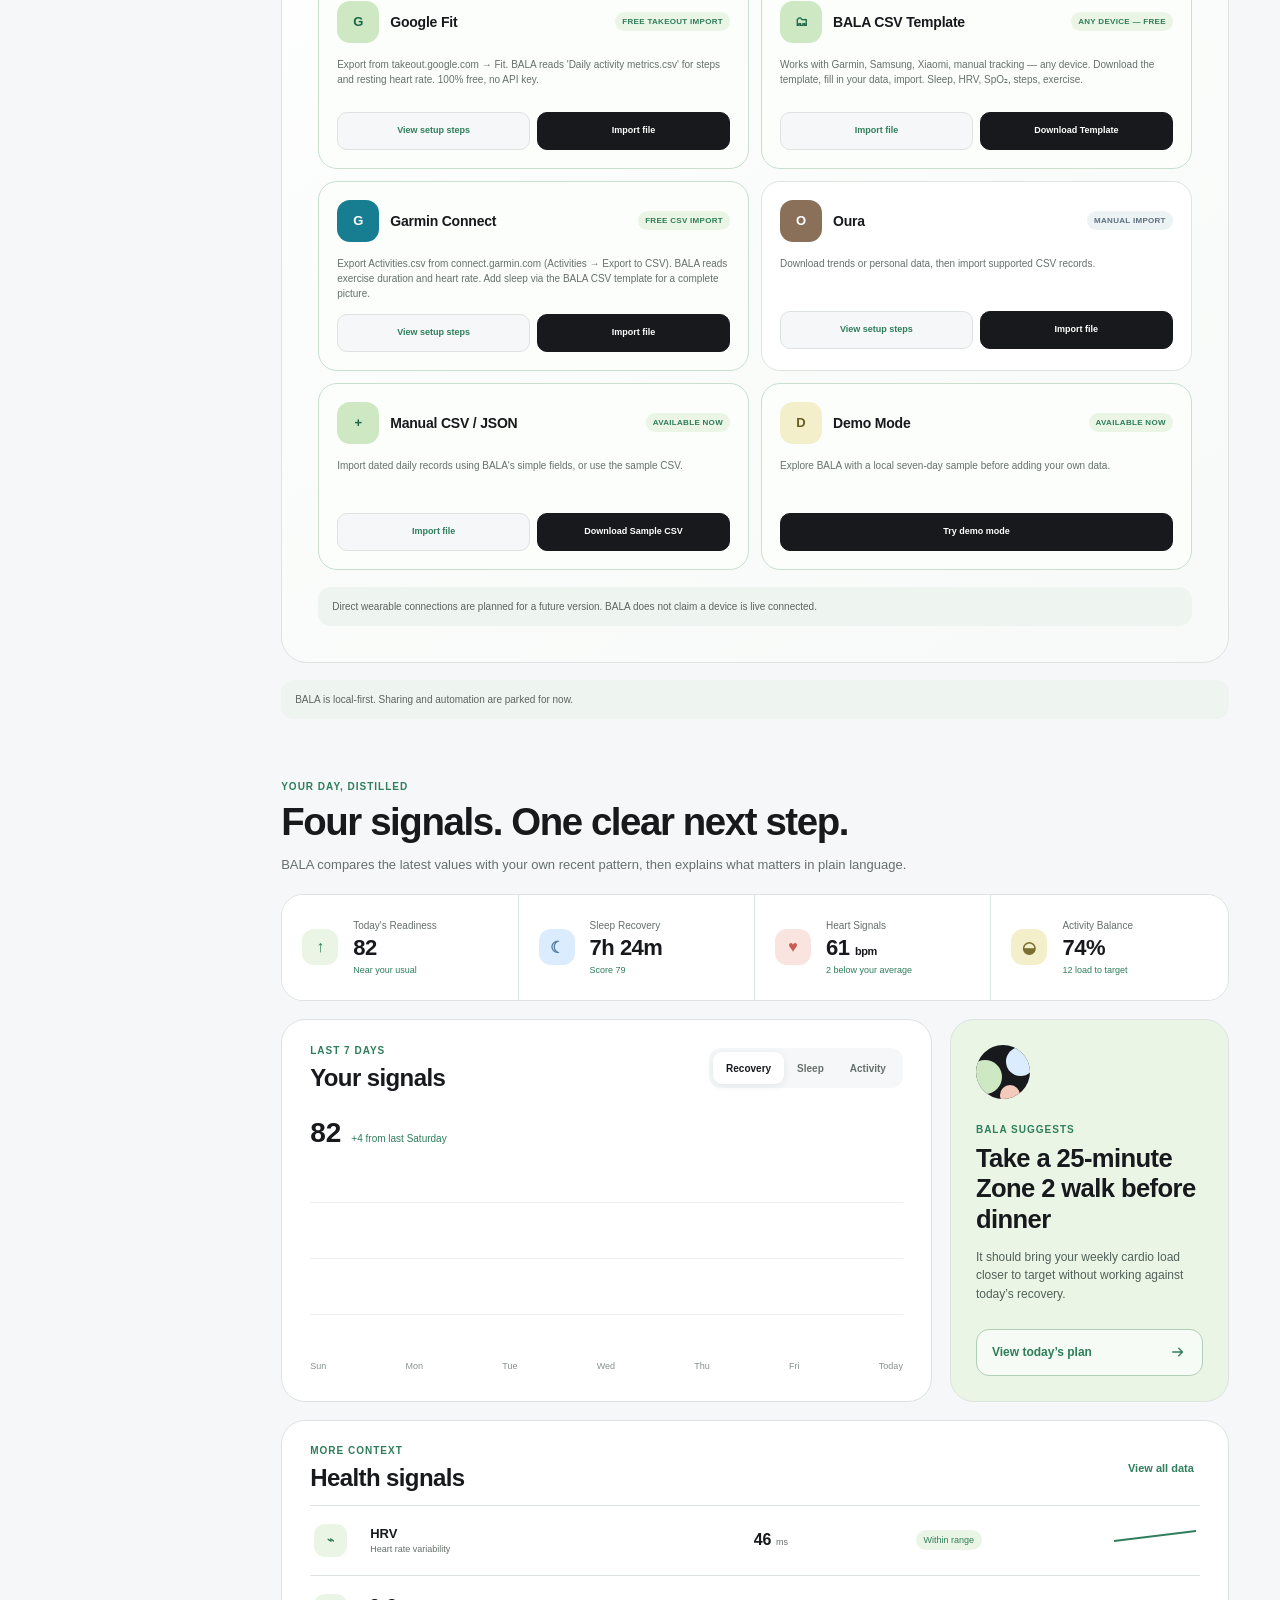
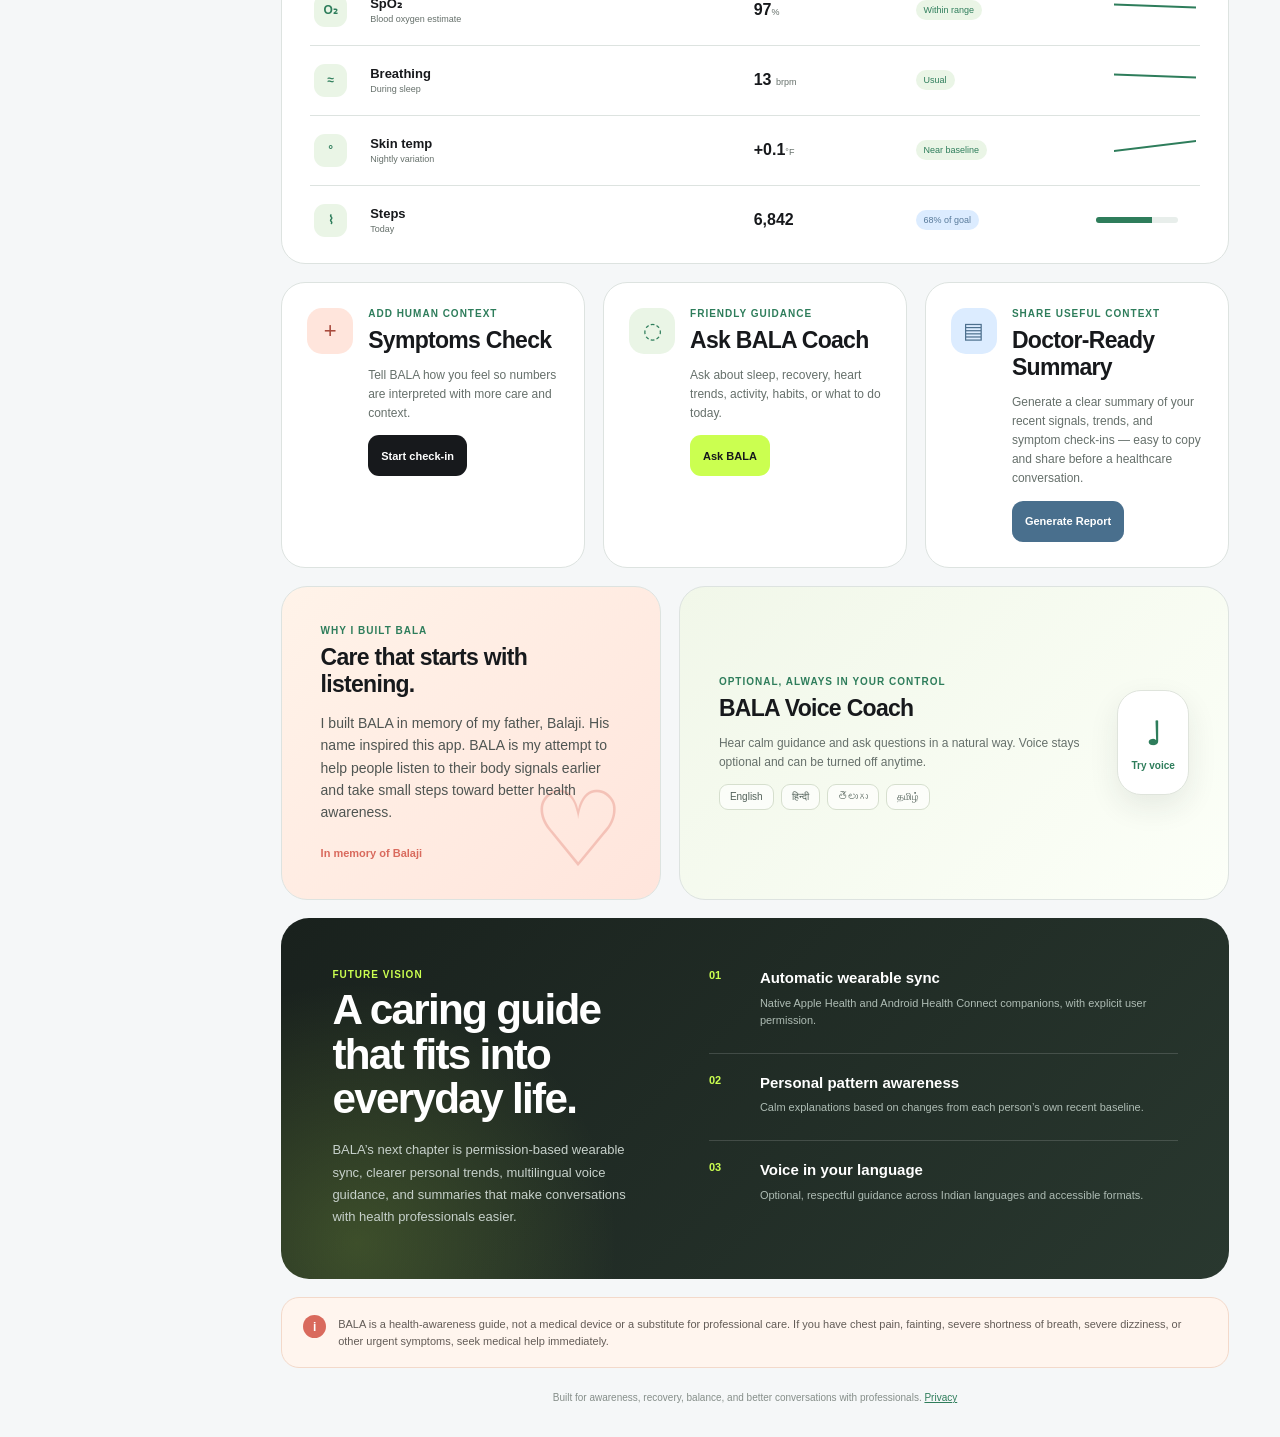
==== commit ef90f712: "B63+C45+C46: Import Trust panel, alert ladder, skill contracts" ====
--- a/index.html
+++ b/index.html
@@ -103,8 +103,13 @@
           </div>
           <div class="score-insight">
             <p class="section-label" id="guide-label">Today's Guide</p>
-            <p class="score-data-source" id="score-data-source">Data source: Demo Mode</p>
-            <p class="score-confidence-note" id="score-confidence-note">Data confidence uses only the supported signals available today.</p>
+            <!-- B63: Import Trust panel ─────────────────────────────────── -->
+            <div id="b63-import-trust" class="b63-import-trust" aria-live="polite">
+              <p class="score-data-source" id="score-data-source">Data source: Demo Mode</p>
+              <div id="b63-signal-chips" class="b63-signal-chips" hidden aria-label="Signal status"></div>
+              <p id="b63-trust-meta" class="b63-trust-meta" hidden></p>
+            </div>
+            <!-- ─────────────────────────────────── End B63 Import Trust ── -->
             <h2 id="score-heading">You’re ready for a steady day</h2>
             <p id="score-guide-copy">
               Your sleep and recovery are near your usual range. Keep activity moderate and
@@ -267,6 +272,7 @@
               </div>
               <div class="timeline-heading-actions">
                 <button id="manage-history-toggle" type="button" class="timeline-manage" hidden aria-pressed="false">Manage history</button>
+                <button id="download-health-json-button" type="button" title="Export health signals as JSON — for Chintu morning digest or personal archive">Export JSON</button>
                 <button id="download-timeline-button" type="button">Download .txt</button>
                 <button id="copy-timeline-button" type="button">Copy Timeline Summary</button>
               </div>
--- a/styles.css
+++ b/styles.css
@@ -186,7 +186,15 @@
 .score-ring em[data-level="check"] { color: #765a2d; }
 .section-label { margin: 0 0 8px; color: var(--green); font-size: 10px; font-weight: 800; letter-spacing: 1px; text-transform: uppercase; }
 .score-insight h2, .panel-heading h2, .suggestion-panel h2 { margin: 0; letter-spacing: -.6px; }
-.score-data-source { display: inline-flex; margin: 0 0 8px; padding: 5px 8px; border-radius: 999px; color: #526159; background: var(--green-pale); font-size: 9px; font-weight: 750; }
+.score-data-source { display: inline-flex; margin: 0 0 6px; padding: 5px 8px; border-radius: 999px; color: #526159; background: var(--green-pale); font-size: 9px; font-weight: 750; }
+/* B63 Import Trust */
+.b63-import-trust { display: flex; flex-direction: column; gap: 4px; margin-bottom: 4px; }
+.b63-signal-chips { display: flex; flex-wrap: wrap; gap: 5px; margin: 2px 0 4px; }
+.b63-chip { display: inline-flex; align-items: center; gap: 3px; padding: 3px 8px; border-radius: 999px; font-size: 9px; font-weight: 700; letter-spacing: .02em; }
+.b63-chip-ok  { background: var(--green-pale, #e8f5e9); color: #357a50; }
+.b63-chip-gap { background: #f3f4f6; color: #8a8fa8; }
+.b63-chip-gap::before { content: '–'; margin-right: 2px; opacity: .55; }
+.b63-trust-meta { margin: 0 0 8px; font-size: 10px; color: var(--muted, #6b7280); line-height: 1.4; }
 .score-insight h2 { font-size: clamp(27px, 2.8vw, 42px); }
 .score-insight > p:not(.section-label) { max-width: 620px; margin: 12px 0 0; color: var(--muted); font-size: 14px; line-height: 1.55; }
 .score-checks { margin: 17px 0 0; padding: 0; display: flex; flex-wrap: wrap; gap: 8px 18px; list-style: none; }
@@ -1314,30 +1322,3 @@
 .ex-delta-down { color: #b85c00; }
 .ex-delta-flat { color: var(--secondary); }
 .ex-note { font-size: 0.68rem; color: var(--secondary); margin: 0; opacity: 0.75; }
-
-/* =============================================================================
-   B58 — Founder Demo Journey Modal
-   Mobile-first, matches BALA design language
-   ============================================================================= */
-.journey-modal { width: min(560px, calc(100vw - 24px)); padding: 0; border: 0; border-radius: 26px; }
-.journey-modal-inner { display: grid; grid-template-rows: auto auto 1fr auto; min-height: 420px; max-height: calc(100dvh - 48px); overflow: hidden; }
-.journey-modal-header { display: flex; justify-content: space-between; align-items: center; padding: 20px 22px 14px; }
-.journey-step-indicator { font-size: 10px; font-weight: 800; letter-spacing: .08em; text-transform: uppercase; color: var(--muted); }
-.journey-modal-close { width: 34px; height: 34px; border: 0; border-radius: 50%; background: var(--canvas); cursor: pointer; font-size: 18px; color: var(--ink); display: flex; align-items: center; justify-content: center; }
-.journey-progress-track { height: 3px; background: var(--line); margin: 0 22px; border-radius: 2px; overflow: hidden; }
-.journey-progress-bar-inner { height: 100%; background: var(--ink); border-radius: 2px; transition: width 0.35s ease; }
-.journey-step-body { padding: 28px 26px 20px; overflow-y: auto; display: grid; gap: 14px; align-content: start; }
-.journey-step-emoji { font-size: 40px; line-height: 1; margin: 0; }
-.journey-step-title { font-size: 26px; font-weight: 800; letter-spacing: -0.5px; color: var(--ink); margin: 0; }
-.journey-step-subtitle { font-size: 13px; color: var(--secondary); margin: 0; font-weight: 500; }
-.journey-step-divider { height: 1px; background: var(--line); border: 0; margin: 2px 0; }
-.journey-step-text { font-size: 14px; line-height: 1.65; color: var(--ink); margin: 0; }
-.journey-safe-note-box { padding: 12px 14px; border-radius: 12px; background: var(--canvas); font-size: 11px; color: var(--muted); line-height: 1.55; margin: 0; }
-.journey-modal-footer { padding: 16px 22px 22px; display: flex; align-items: center; gap: 12px; border-top: 1px solid var(--line); }
-.journey-nav-btn { min-height: 46px; padding: 0 22px; border: 0; border-radius: 13px; font-size: 13px; font-weight: 700; cursor: pointer; transition: opacity .15s; }
-.journey-nav-btn:disabled { opacity: 0.35; cursor: default; }
-.journey-back { background: var(--canvas); color: var(--ink); flex: 0 0 auto; }
-.journey-forward { background: var(--ink); color: var(--white); flex: 1; }
-.journey-forward.journey-finish { background: var(--green, #2e7d5b); }
-.journey-footer-center { flex: 1; text-align: center; font-size: 10px; color: var(--muted); line-height: 1.4; display: none; }
-@media (min-width: 480px) { .journey-footer-center { display: block; } }
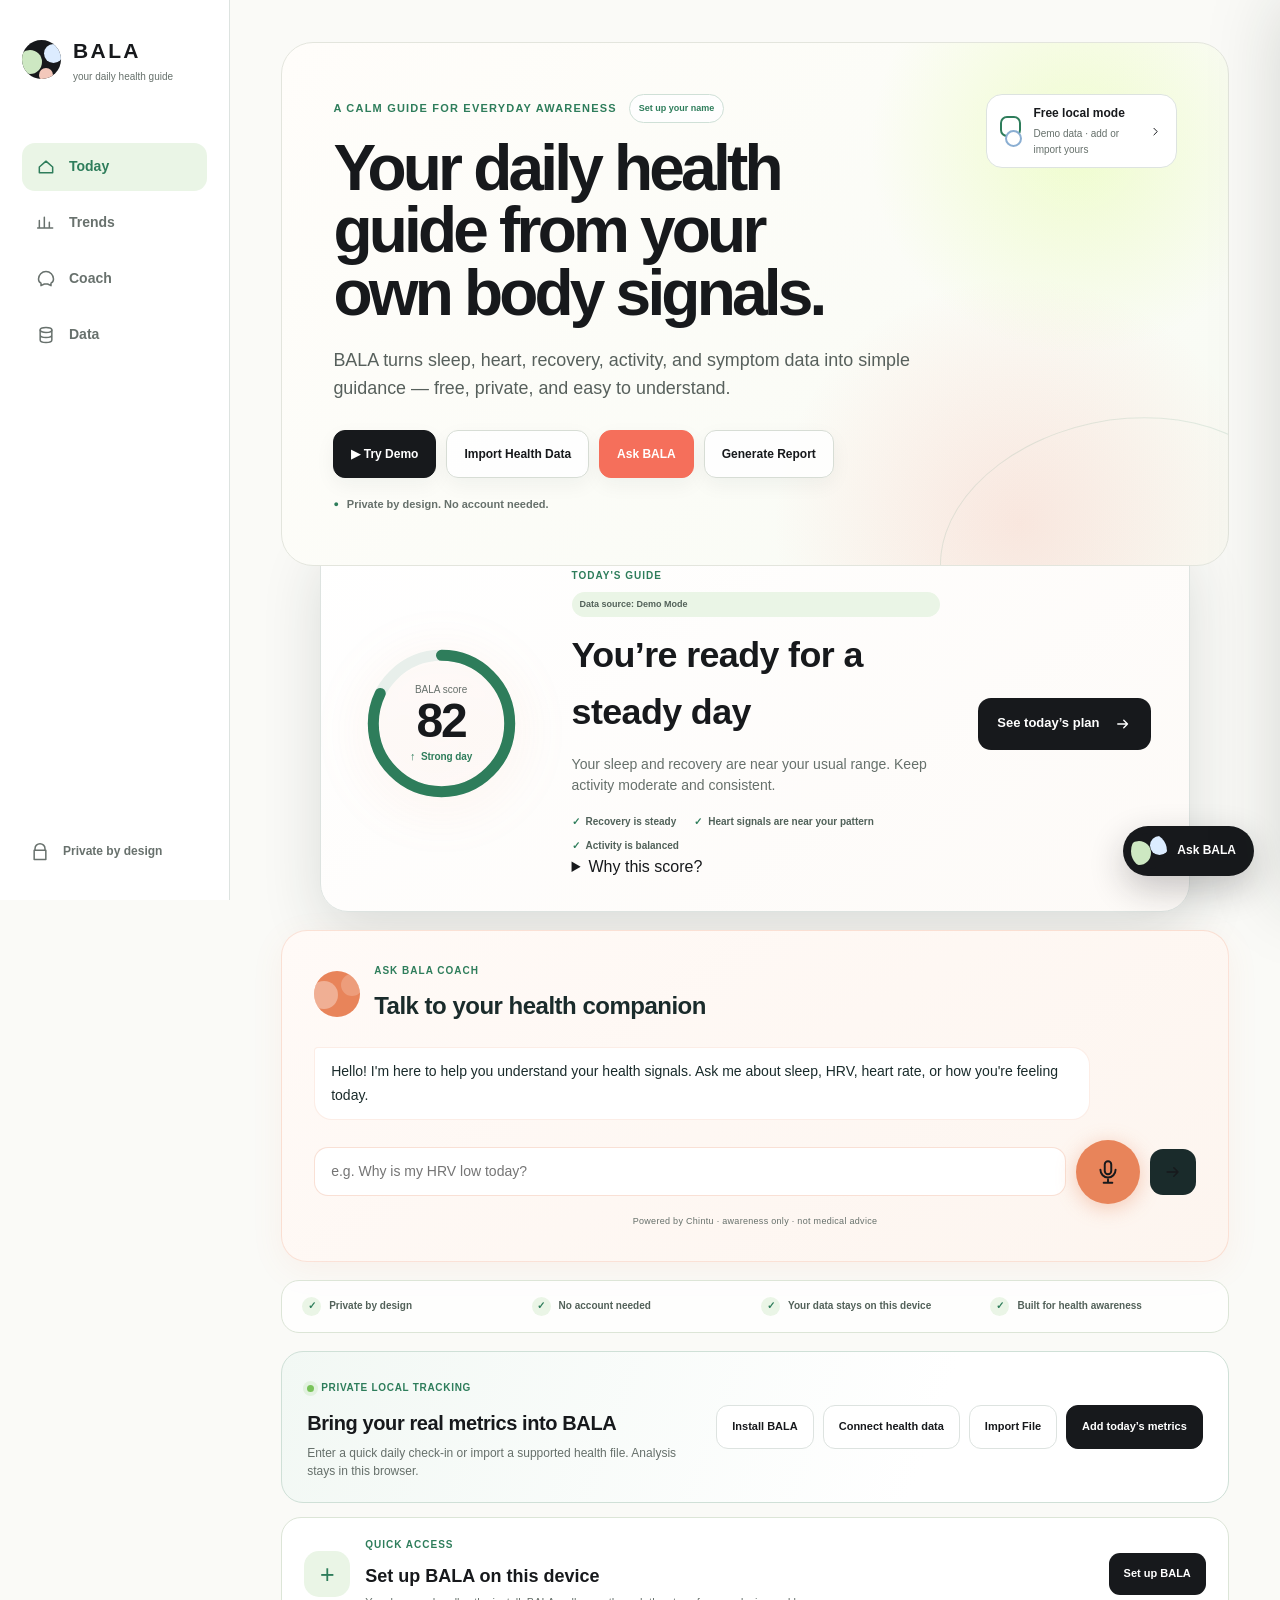
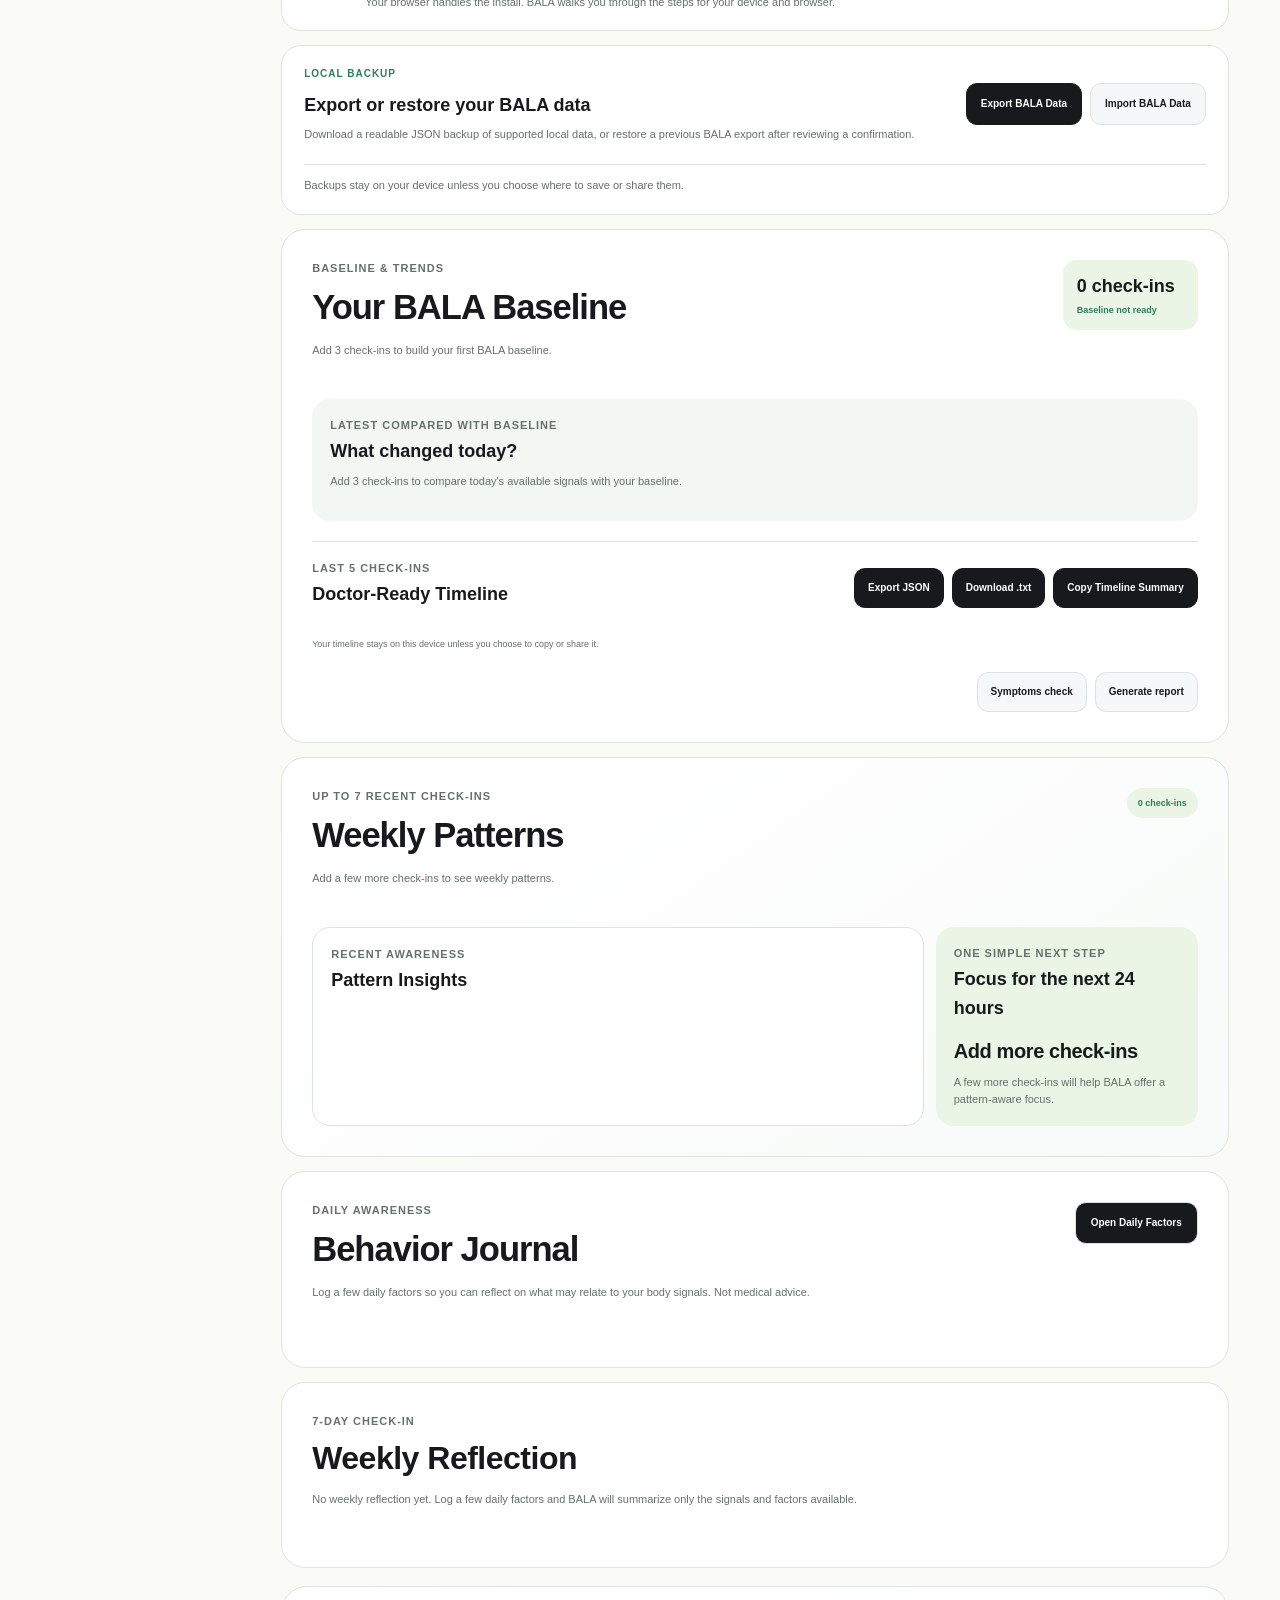
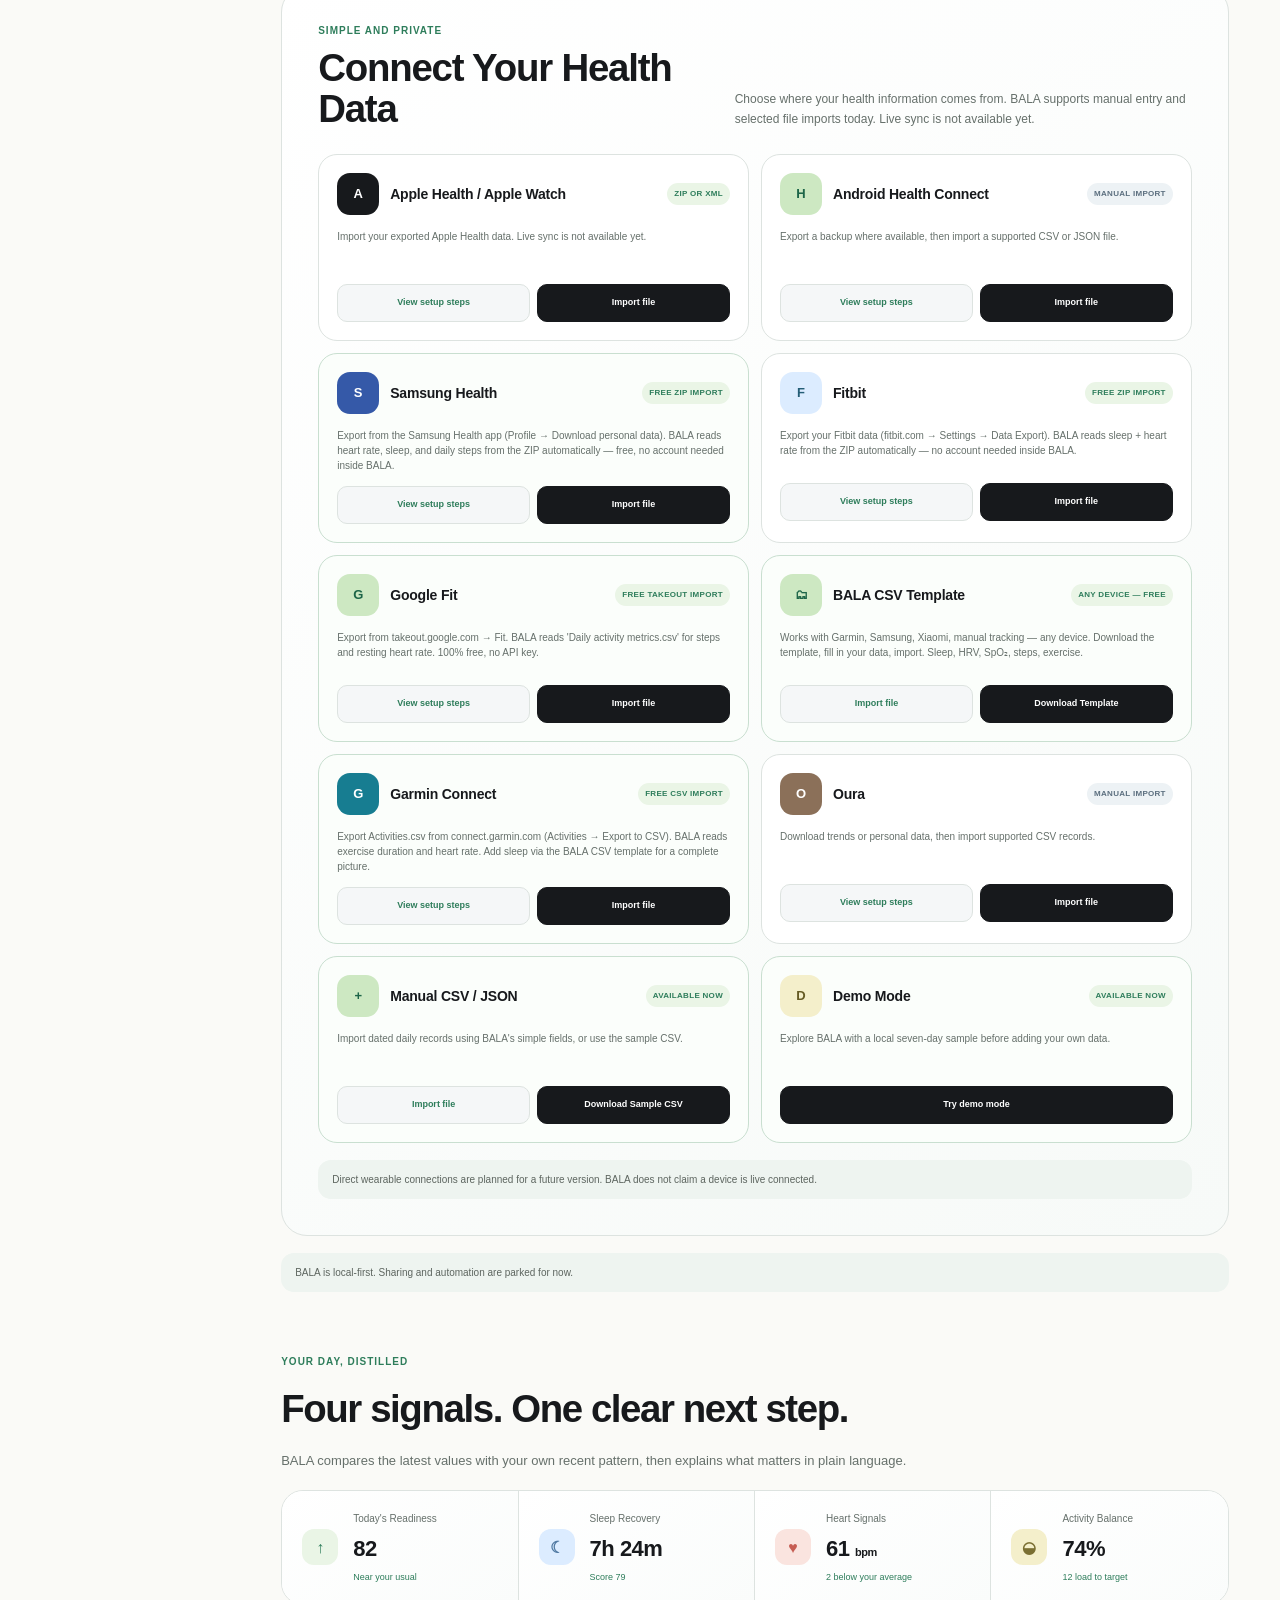
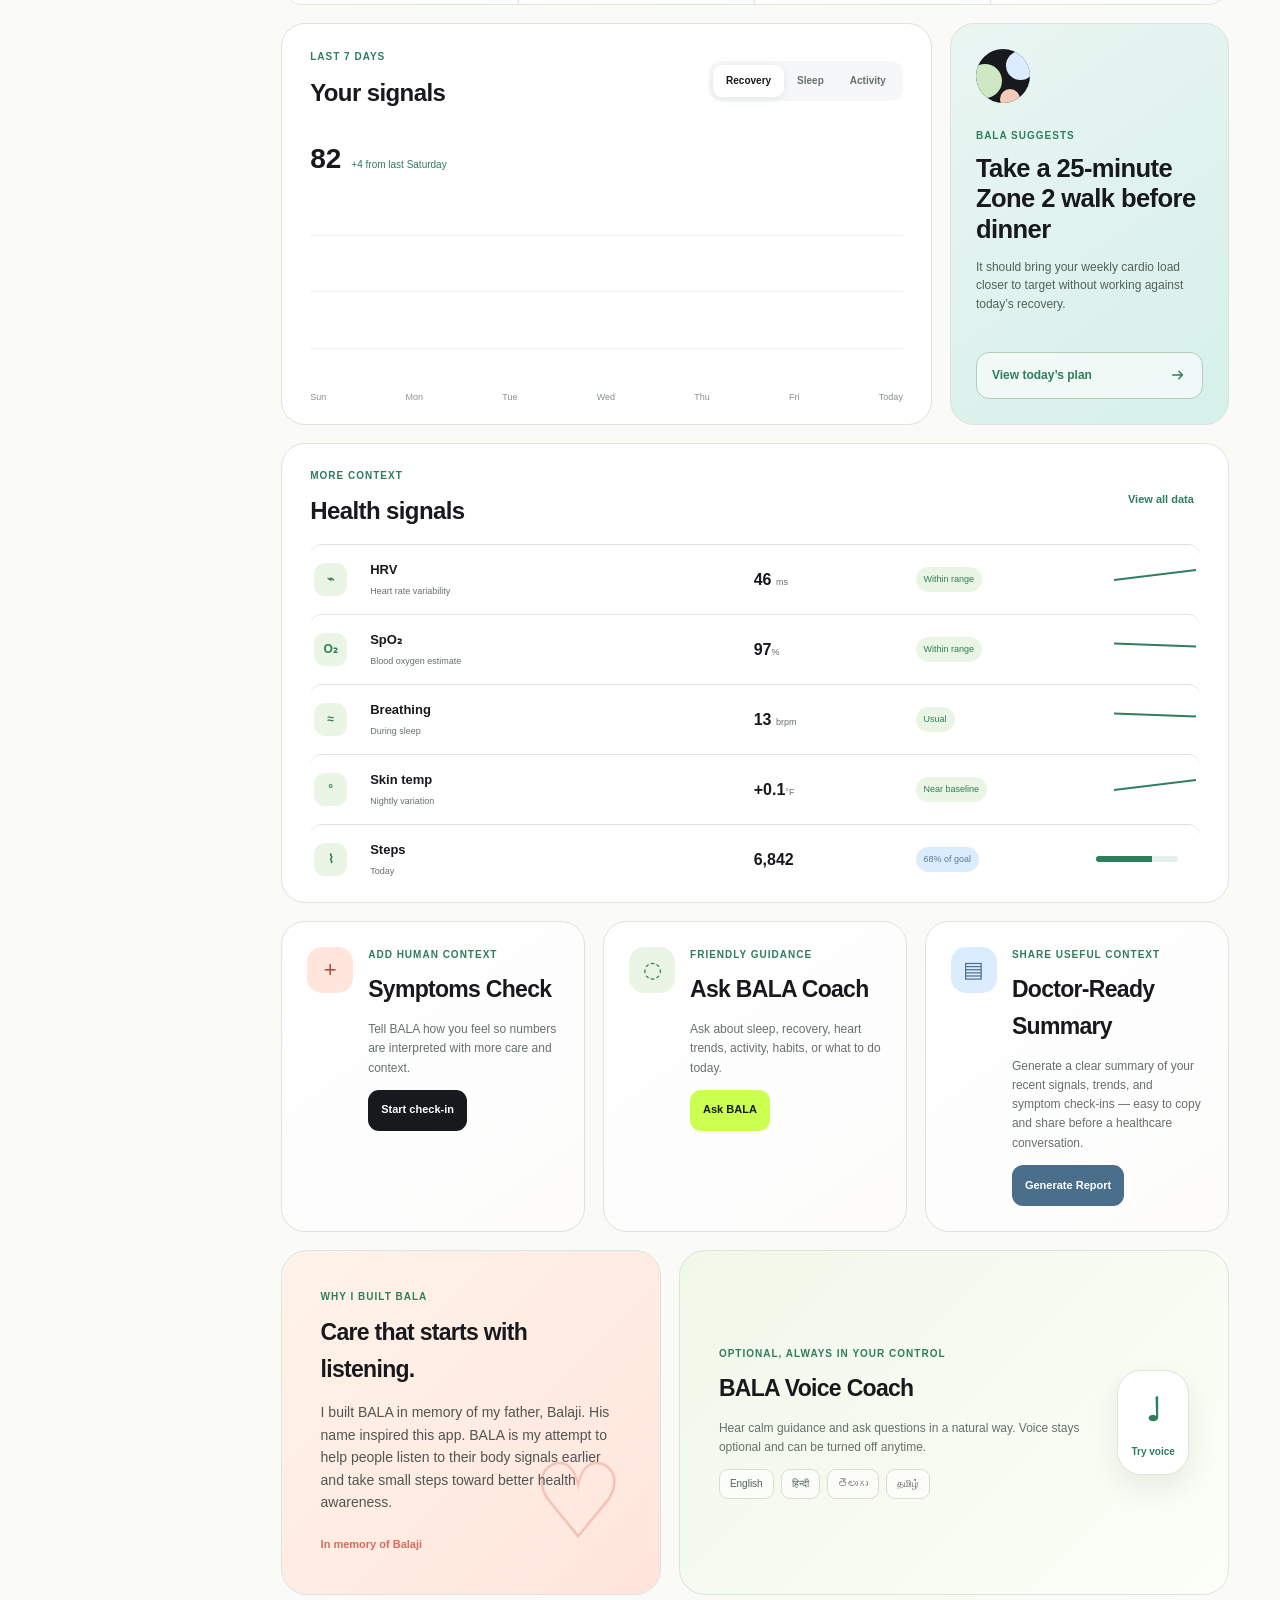
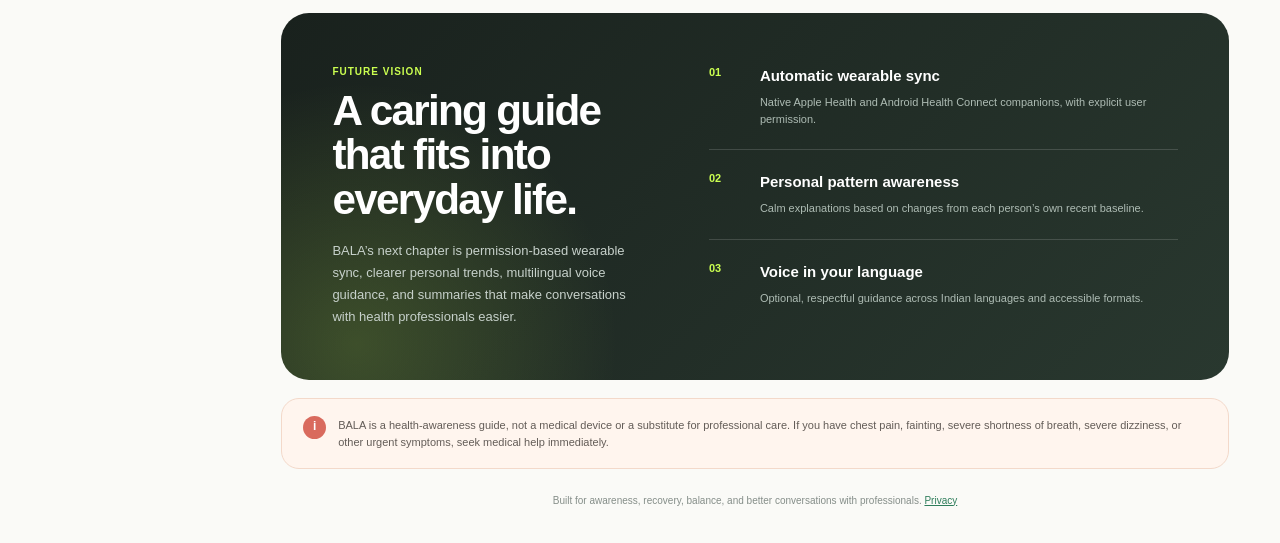
==== commit e60070f3: "B65+B66+B67: BALA Voice Coach + Doctor Summary + UI Glow-Up B65 -- Voice Coach: - Web Speech API mic" ====
--- a/index.html
+++ b/index.html
@@ -181,6 +181,7 @@
           </div>
           <p id="ds-status" class="ds-status" aria-live="polite"></p>
           <p class="ds-disclaimer">This is a personal wellness log, not a medical record or diagnosis. Share with your doctor as background context only.</p>
+          <a href="summary.html" class="summary-link">View Doctor-Ready Summary &rarr;</a>
         </div>
 
         <div id="ask-coach" class="ac-card" hidden>
@@ -193,6 +194,50 @@
           </div>
           <div id="ac-feed" class="ac-feed" aria-live="polite" aria-label="Coach responses"></div>
         </div>
+
+
+        <!-- B65: BALA Voice Coach Card ───────────────────────────────────────── -->
+        <section class="bala-voice-coach" id="bala-voice-coach" aria-label="BALA Voice Coach">
+          <div class="bvc-header">
+            <div class="bvc-orb" aria-hidden="true"><i></i><i></i></div>
+            <div>
+              <p class="section-label">Ask BALA Coach</p>
+              <h2 class="bvc-title">Talk to your health companion</h2>
+            </div>
+          </div>
+          <div class="bvc-chat" id="bvc-chat" aria-live="polite" aria-label="Coach conversation">
+            <div class="bvc-bubble bvc-bubble--bala" id="bvc-welcome-bubble">
+              <p>Hello! I'm here to help you understand your health signals. Ask me about sleep, HRV, heart rate, or how you're feeling today.</p>
+            </div>
+          </div>
+          <div class="bvc-waveform" id="bvc-waveform" aria-hidden="true" hidden>
+            <span></span><span></span><span></span><span></span><span></span>
+          </div>
+          <div class="bvc-input-area">
+            <label for="bvc-input" class="sr-only">Ask your health question</label>
+            <input
+              type="text"
+              id="bvc-input"
+              class="bvc-input"
+              placeholder="e.g. Why is my HRV low today?"
+              maxlength="300"
+              autocomplete="off"
+            />
+            <button class="coach-mic-btn" id="bvc-mic-btn" type="button" aria-label="Tap to speak">
+              <svg viewBox="0 0 24 24" width="26" height="26" stroke="white" stroke-width="2" fill="none" stroke-linecap="round" stroke-linejoin="round" aria-hidden="true">
+                <rect x="9" y="2" width="6" height="12" rx="3"/>
+                <path d="M5 10a7 7 0 0 0 14 0M12 19v3M8 22h8"/>
+              </svg>
+            </button>
+            <button class="bvc-send-btn" id="bvc-send-btn" type="button" aria-label="Send question">
+              <svg viewBox="0 0 24 24" width="20" height="20" stroke="white" stroke-width="2" fill="none" stroke-linecap="round" stroke-linejoin="round" aria-hidden="true">
+                <path d="M5 12h13m-5-5 5 5-5 5"/>
+              </svg>
+            </button>
+          </div>
+          <p class="bvc-powered">Powered by Chintu · awareness only · not medical advice</p>
+        </section>
+        <!-- End B65 BALA Voice Coach ──────────────────────────────────────────── -->
 
         <section class="trust-strip" aria-label="BALA privacy and safety principles">
           <span><i aria-hidden="true">✓</i> Private by design</span>
--- a/styles.css
+++ b/styles.css
@@ -452,6 +452,16 @@
   letter-spacing: 0.03em;
 }
 .source-rail {
+  margin-top: 18px;
+  padding: 18px 22px;
+  border: 1px solid var(--line);
+  border-radius: 19px;
+  display: grid;
+  grid-template-columns: minmax(260px, 1fr) auto auto;
+  align-items: center;
+  gap: 22px;
+  background: var(--white);
+}
 
 /* ─── BALA-B48 Symptom Nudge card ───────────────────────────────────────── */
 .nudge-card {
@@ -680,16 +690,6 @@
   font-weight: 600;
 }
 
-  margin-top: 18px;
-  padding: 18px 22px;
-  border: 1px solid var(--line);
-  border-radius: 19px;
-  display: grid;
-  grid-template-columns: minmax(260px, 1fr) auto auto;
-  align-items: center;
-  gap: 22px;
-  background: var(--white);
-}
 .section-intro { max-width: 720px; margin: 62px 0 18px; }
 .section-intro h2 { margin: 0; font-size: clamp(28px, 3vw, 42px); letter-spacing: -1.4px; }
 .section-intro > p:last-child { margin: 11px 0 0; color: var(--muted); font-size: 13px; line-height: 1.6; }
@@ -1141,7 +1141,10 @@
   .panel-heading { align-items: flex-start; flex-direction: column; }
   .tabs { width: 100%; }
   .tabs button { flex: 1; }
-  .signal-row { grid-temp
+  .signal-row { grid-template-columns: 32px 1fr; gap: 8px; }
+  .signal-row em, .sparkline, .mini-progress { grid-column: 2; }
+}
+
 /* B52: signal history detail panel */
 .hist-block {
   margin-top: 18px;
@@ -1322,3 +1325,347 @@
 .ex-delta-down { color: #b85c00; }
 .ex-delta-flat { color: var(--secondary); }
 .ex-note { font-size: 0.68rem; color: var(--secondary); margin: 0; opacity: 0.75; }
+
+
+/* ═══════════════════════════════════════════════════════════════════════════════
+   B67: UI Glow-Up — warm palette, circular score ring, signal gradients, coach
+   ═══════════════════════════════════════════════════════════════════════════════ */
+
+/* 1. Warm palette additions */
+:root {
+  --warm-primary:  #E8845A;
+  --warm-teal:     #5A9E8E;
+  --warm-bg:       #FAFAF7;
+  --warm-dark:     #1A2B2B;
+  --warm-primary-glow: rgba(232, 132, 90, 0.4);
+}
+
+/* 2. Global box-sizing safety */
+*, *::before, *::after { box-sizing: border-box; }
+
+/* 3. Body warm background */
+html { background: var(--warm-bg, #FAFAF7); }
+
+/* 4. Typography line-height boost */
+body { line-height: 1.6; }
+p { line-height: 1.65; }
+
+/* 5. Signal cards — gradient backgrounds + micro-animation on data update */
+.signal-row {
+  border-radius: 12px;
+  transition: background 0.2s ease, transform 0.15s ease, box-shadow 0.15s ease;
+}
+.signal-row:hover {
+  background: linear-gradient(135deg, #f7fdfb 0%, #f0f8f5 100%);
+  transform: translateX(2px);
+  box-shadow: 0 2px 12px rgba(90, 158, 142, 0.1);
+}
+.signal-row:active { transform: scale(0.98); }
+
+/* Signal value flash animation (triggered via JS adding .signal-updated) */
+@keyframes signal-flash {
+  0%   { background: rgba(232, 132, 90, 0.15); }
+  100% { background: transparent; }
+}
+.signal-row.signal-updated { animation: signal-flash 0.6s ease forwards; }
+
+/* 6. Metric strip cards — subtle gradients */
+.metric-item {
+  background: linear-gradient(145deg, #ffffff 0%, #fafcfb 100%);
+  transition: background 0.2s ease, transform 0.15s ease, box-shadow 0.15s ease;
+}
+.metric-item:hover {
+  background: linear-gradient(145deg, #f5fdf9 0%, #f0f8f5 100%);
+  transform: translateY(-2px);
+  box-shadow: 0 4px 16px rgba(46, 125, 91, 0.1);
+}
+.metric-item:active { transform: scale(0.97); }
+
+/* 7. Score ring — enhanced glow + animated fill */
+.score-ring {
+  filter: drop-shadow(0 8px 24px rgba(232, 132, 90, 0.18));
+  transition: filter 0.3s ease;
+}
+.score-ring:hover { filter: drop-shadow(0 12px 32px rgba(232, 132, 90, 0.28)); }
+.ring-value { transition: stroke-dashoffset 0.8s cubic-bezier(0.4, 0, 0.2, 1), stroke 0.3s ease; }
+
+/* Score card enhanced */
+.score-panel {
+  background: linear-gradient(145deg, #ffffff 0%, #fdfaf7 100%);
+  box-shadow: 0 20px 60px rgba(26, 43, 43, 0.14);
+}
+
+/* 8. Button micro-interactions */
+button:active { transform: scale(0.96); }
+.hero-actions button:active { transform: scale(0.97); }
+.primary-action:active { transform: scale(0.97); }
+.capture-primary:active { transform: scale(0.97); }
+.dialog-primary:active { transform: scale(0.98); }
+
+/* 9. Action cards hover lift */
+.action-card {
+  background: linear-gradient(145deg, #ffffff 0%, #fdfcfb 100%);
+}
+.action-card:hover {
+  box-shadow: 0 12px 40px rgba(26, 43, 43, 0.12);
+  transform: translateY(-4px);
+}
+
+/* 10. Suggestion panel warm teal accent */
+.suggestion-panel {
+  background: linear-gradient(145deg, #eaf5f2 0%, #d6f0ea 100%);
+}
+
+/* ── B65 BALA Voice Coach Card ──────────────────────────────────────────────── */
+
+.bala-voice-coach {
+  margin: 18px 0;
+  padding: clamp(22px, 3vw, 32px);
+  border: 1px solid rgba(232, 132, 90, 0.2);
+  border-radius: 26px;
+  background: linear-gradient(145deg, #fffaf7 0%, #fdf5ef 100%);
+  box-shadow: 0 8px 32px rgba(232, 132, 90, 0.08);
+}
+
+.bvc-header {
+  display: flex;
+  align-items: center;
+  gap: 14px;
+  margin-bottom: 18px;
+}
+
+.bvc-orb {
+  position: relative;
+  width: 46px;
+  height: 46px;
+  flex: 0 0 auto;
+  border-radius: 50%;
+  background: var(--warm-primary);
+  overflow: hidden;
+}
+.bvc-orb i {
+  position: absolute;
+  border-radius: 50%;
+  background: rgba(255,255,255,0.35);
+}
+.bvc-orb i:nth-child(1) { width: 28px; height: 28px; left: -4px; top: 10px; }
+.bvc-orb i:nth-child(2) { width: 22px; height: 22px; right: -3px; top: 3px; background: rgba(255,255,255,0.2); }
+
+.bvc-title {
+  margin: 0;
+  font-size: clamp(18px, 2vw, 24px);
+  letter-spacing: -0.5px;
+  color: var(--warm-dark);
+}
+
+.bvc-chat {
+  max-height: 320px;
+  overflow-y: auto;
+  display: flex;
+  flex-direction: column;
+  gap: 10px;
+  margin-bottom: 16px;
+  padding: 4px 0;
+  scroll-behavior: smooth;
+}
+
+.bvc-bubble {
+  max-width: 88%;
+  padding: 12px 16px;
+  border-radius: 18px;
+  font-size: 14px;
+  line-height: 1.55;
+  word-break: break-word;
+}
+.bvc-bubble p { margin: 0; }
+
+.bvc-bubble--bala {
+  align-self: flex-start;
+  background: white;
+  border: 1px solid rgba(232, 132, 90, 0.15);
+  color: var(--warm-dark);
+  border-radius: 4px 18px 18px 18px;
+}
+
+.bvc-bubble--user {
+  align-self: flex-end;
+  background: var(--warm-primary);
+  color: white;
+  border-radius: 18px 4px 18px 18px;
+}
+
+/* Thinking dots */
+.bvc-thinking {
+  display: flex;
+  align-items: center;
+  gap: 6px;
+  padding: 14px 18px;
+}
+.bvc-thinking span {
+  display: inline-block;
+  width: 8px;
+  height: 8px;
+  border-radius: 50%;
+  background: var(--warm-primary);
+  animation: bvc-dot-bounce 1.2s ease infinite;
+}
+.bvc-thinking span:nth-child(2) { animation-delay: 0.2s; }
+.bvc-thinking span:nth-child(3) { animation-delay: 0.4s; }
+@keyframes bvc-dot-bounce {
+  0%, 80%, 100% { transform: scale(0.7); opacity: 0.5; }
+  40%           { transform: scale(1.0); opacity: 1; }
+}
+
+/* Waveform when listening */
+.bvc-waveform {
+  display: flex;
+  align-items: center;
+  justify-content: center;
+  gap: 4px;
+  height: 28px;
+  margin-bottom: 10px;
+}
+.bvc-waveform span {
+  display: inline-block;
+  width: 4px;
+  background: var(--warm-primary);
+  border-radius: 2px;
+  animation: bvc-wave 0.9s ease-in-out infinite;
+}
+.bvc-waveform span:nth-child(1) { height: 12px; animation-delay: 0s; }
+.bvc-waveform span:nth-child(2) { height: 22px; animation-delay: 0.1s; }
+.bvc-waveform span:nth-child(3) { height: 28px; animation-delay: 0.2s; }
+.bvc-waveform span:nth-child(4) { height: 18px; animation-delay: 0.3s; }
+.bvc-waveform span:nth-child(5) { height: 10px; animation-delay: 0.4s; }
+@keyframes bvc-wave {
+  0%, 100% { transform: scaleY(0.5); }
+  50%       { transform: scaleY(1.0); }
+}
+
+/* Input area */
+.bvc-input-area {
+  display: flex;
+  align-items: center;
+  gap: 10px;
+}
+
+.bvc-input {
+  flex: 1;
+  min-width: 0;
+  padding: 12px 16px;
+  border: 1.5px solid rgba(232, 132, 90, 0.25);
+  border-radius: 14px;
+  font-size: 14px;
+  color: var(--warm-dark);
+  background: white;
+  outline: none;
+  transition: border-color 0.2s ease, box-shadow 0.2s ease;
+}
+.bvc-input:focus {
+  border-color: var(--warm-primary);
+  box-shadow: 0 0 0 3px rgba(232, 132, 90, 0.12);
+}
+
+/* B67 Mic button with pulse-ring animation */
+.coach-mic-btn {
+  width: 64px;
+  height: 64px;
+  flex: 0 0 auto;
+  border-radius: 50%;
+  background: var(--warm-primary);
+  border: none;
+  cursor: pointer;
+  display: flex;
+  align-items: center;
+  justify-content: center;
+  box-shadow: 0 4px 20px var(--warm-primary-glow);
+  transition: transform 0.15s ease, box-shadow 0.15s ease;
+}
+.coach-mic-btn:hover {
+  transform: scale(1.06);
+  box-shadow: 0 6px 28px var(--warm-primary-glow);
+}
+.coach-mic-btn:active { transform: scale(0.95); }
+.coach-mic-btn.listening {
+  animation: pulse-ring 1.5s ease infinite;
+}
+@keyframes pulse-ring {
+  0%   { box-shadow: 0 0 0 0   rgba(232, 132, 90, 0.6); }
+  70%  { box-shadow: 0 0 0 20px rgba(232, 132, 90, 0); }
+  100% { box-shadow: 0 0 0 0   rgba(232, 132, 90, 0); }
+}
+
+.bvc-send-btn {
+  width: 46px;
+  height: 46px;
+  flex: 0 0 auto;
+  border-radius: 13px;
+  background: var(--warm-dark);
+  border: none;
+  cursor: pointer;
+  display: flex;
+  align-items: center;
+  justify-content: center;
+  transition: transform 0.15s ease, background 0.15s ease;
+}
+.bvc-send-btn:hover { background: #2d4040; }
+.bvc-send-btn:active { transform: scale(0.94); }
+
+.bvc-powered {
+  margin: 10px 0 0;
+  text-align: center;
+  color: var(--muted);
+  font-size: 9px;
+  letter-spacing: 0.3px;
+}
+
+/* Screen-reader only utility */
+.sr-only {
+  position: absolute;
+  width: 1px;
+  height: 1px;
+  padding: 0;
+  margin: -1px;
+  overflow: hidden;
+  clip: rect(0,0,0,0);
+  white-space: nowrap;
+  border: 0;
+}
+
+/* ── Mobile safety for B65 coach card at 375px ─────────────────────────────── */
+@media (max-width: 480px) {
+  .bala-voice-coach {
+    padding: 18px 14px;
+    margin: 14px 0;
+  }
+  .bvc-input-area {
+    flex-wrap: wrap;
+  }
+  .bvc-input {
+    flex: 1 1 100%;
+    order: 1;
+  }
+  .coach-mic-btn {
+    order: 2;
+    width: 56px;
+    height: 56px;
+  }
+  .bvc-send-btn {
+    order: 3;
+    width: 40px;
+    height: 40px;
+    border-radius: 11px;
+  }
+  .bvc-chat { max-height: 240px; }
+  .bvc-title { font-size: 17px; }
+}
+
+@media (prefers-reduced-motion: reduce) {
+  .coach-mic-btn.listening { animation: none; }
+  .bvc-thinking span { animation: none; opacity: 0.6; }
+  .bvc-waveform span { animation: none; }
+}
+
+/* ═══════════════════════════════════════════════════════════════════════════════
+   End B67
+   ═══════════════════════════════════════════════════════════════════════════════ */
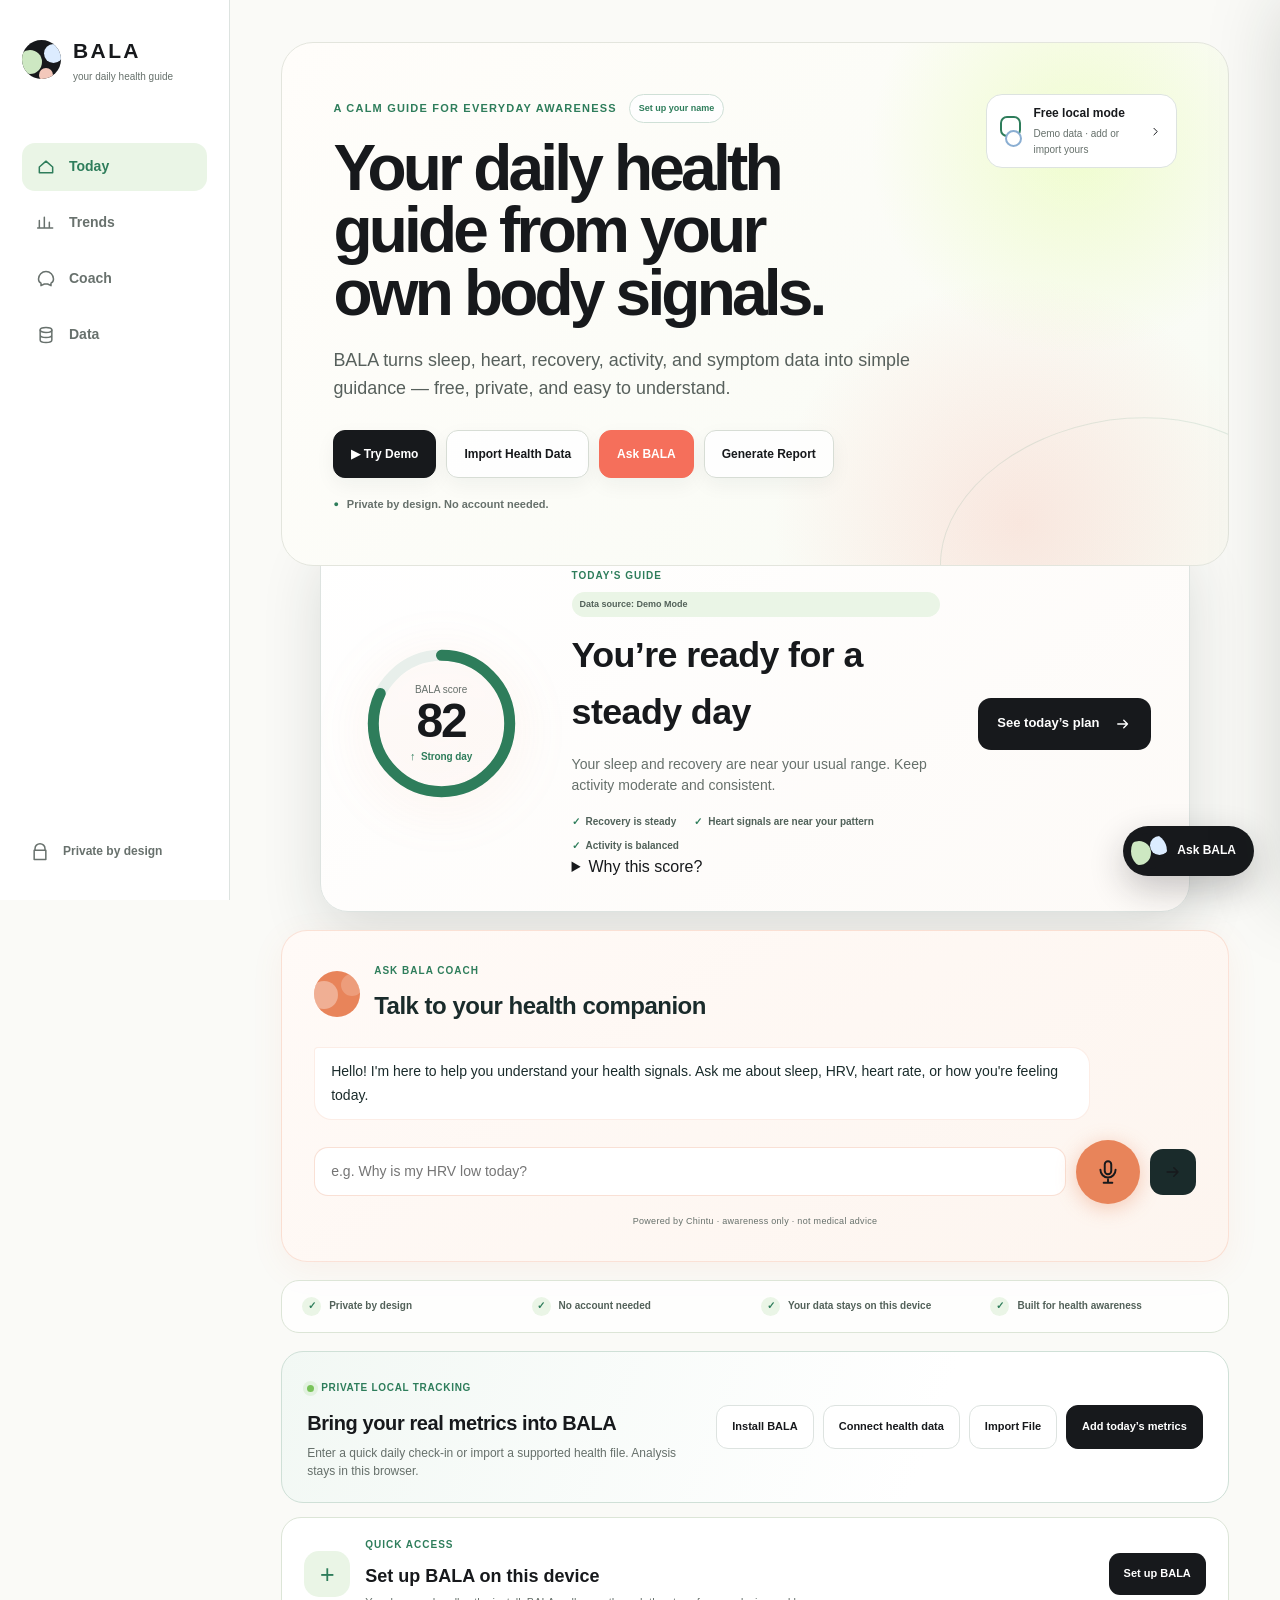
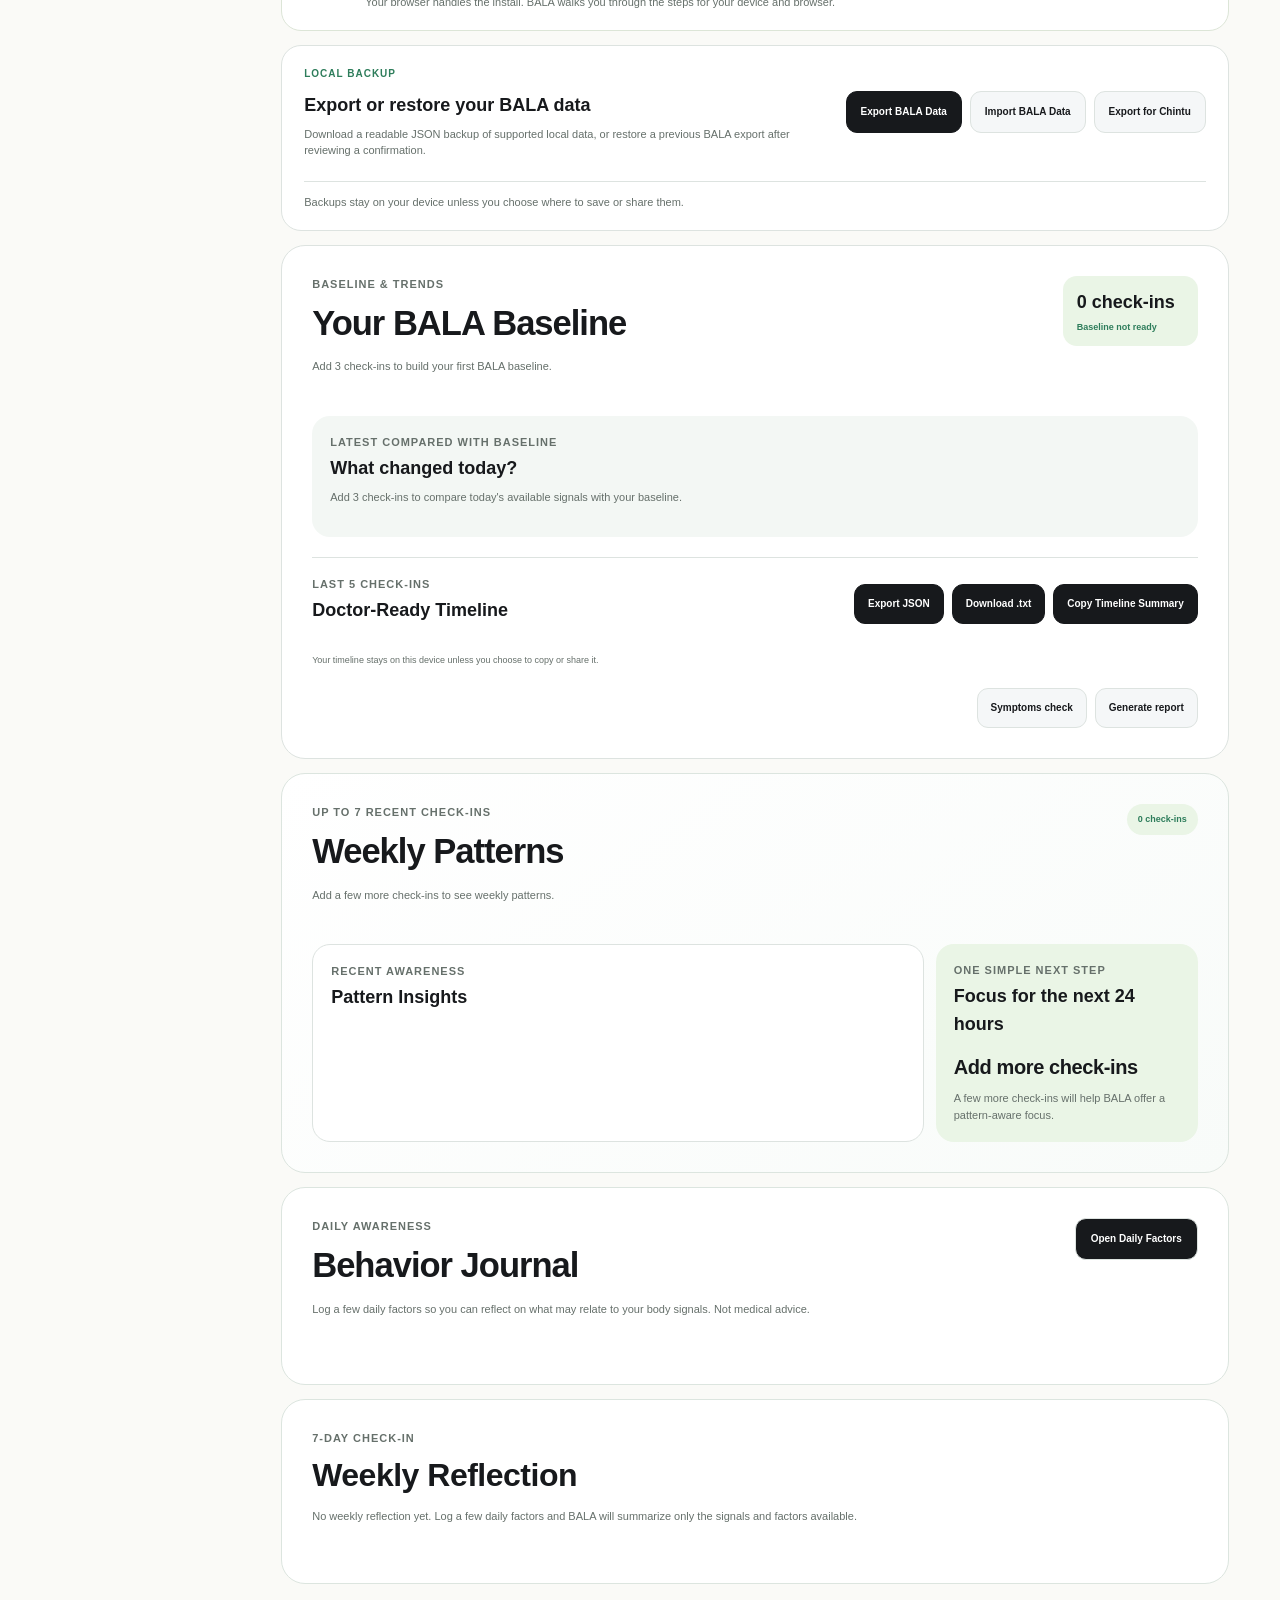
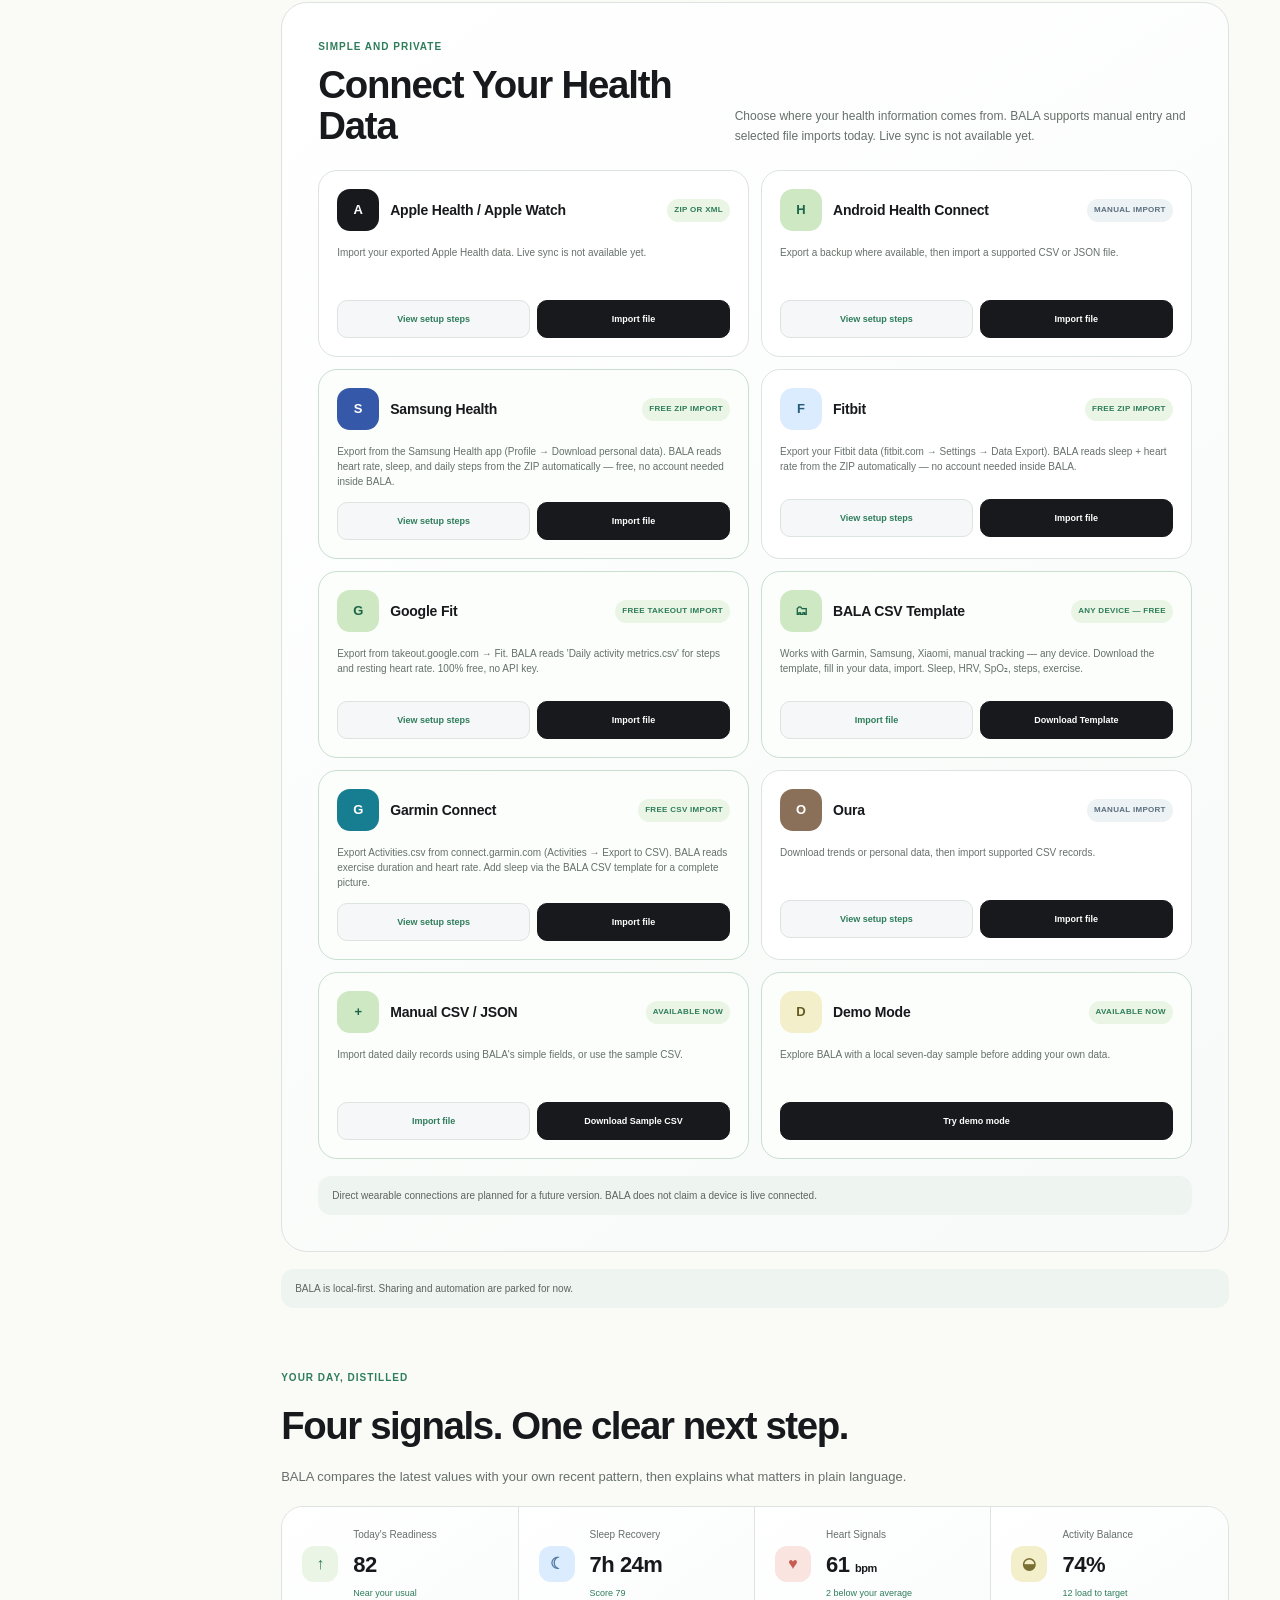
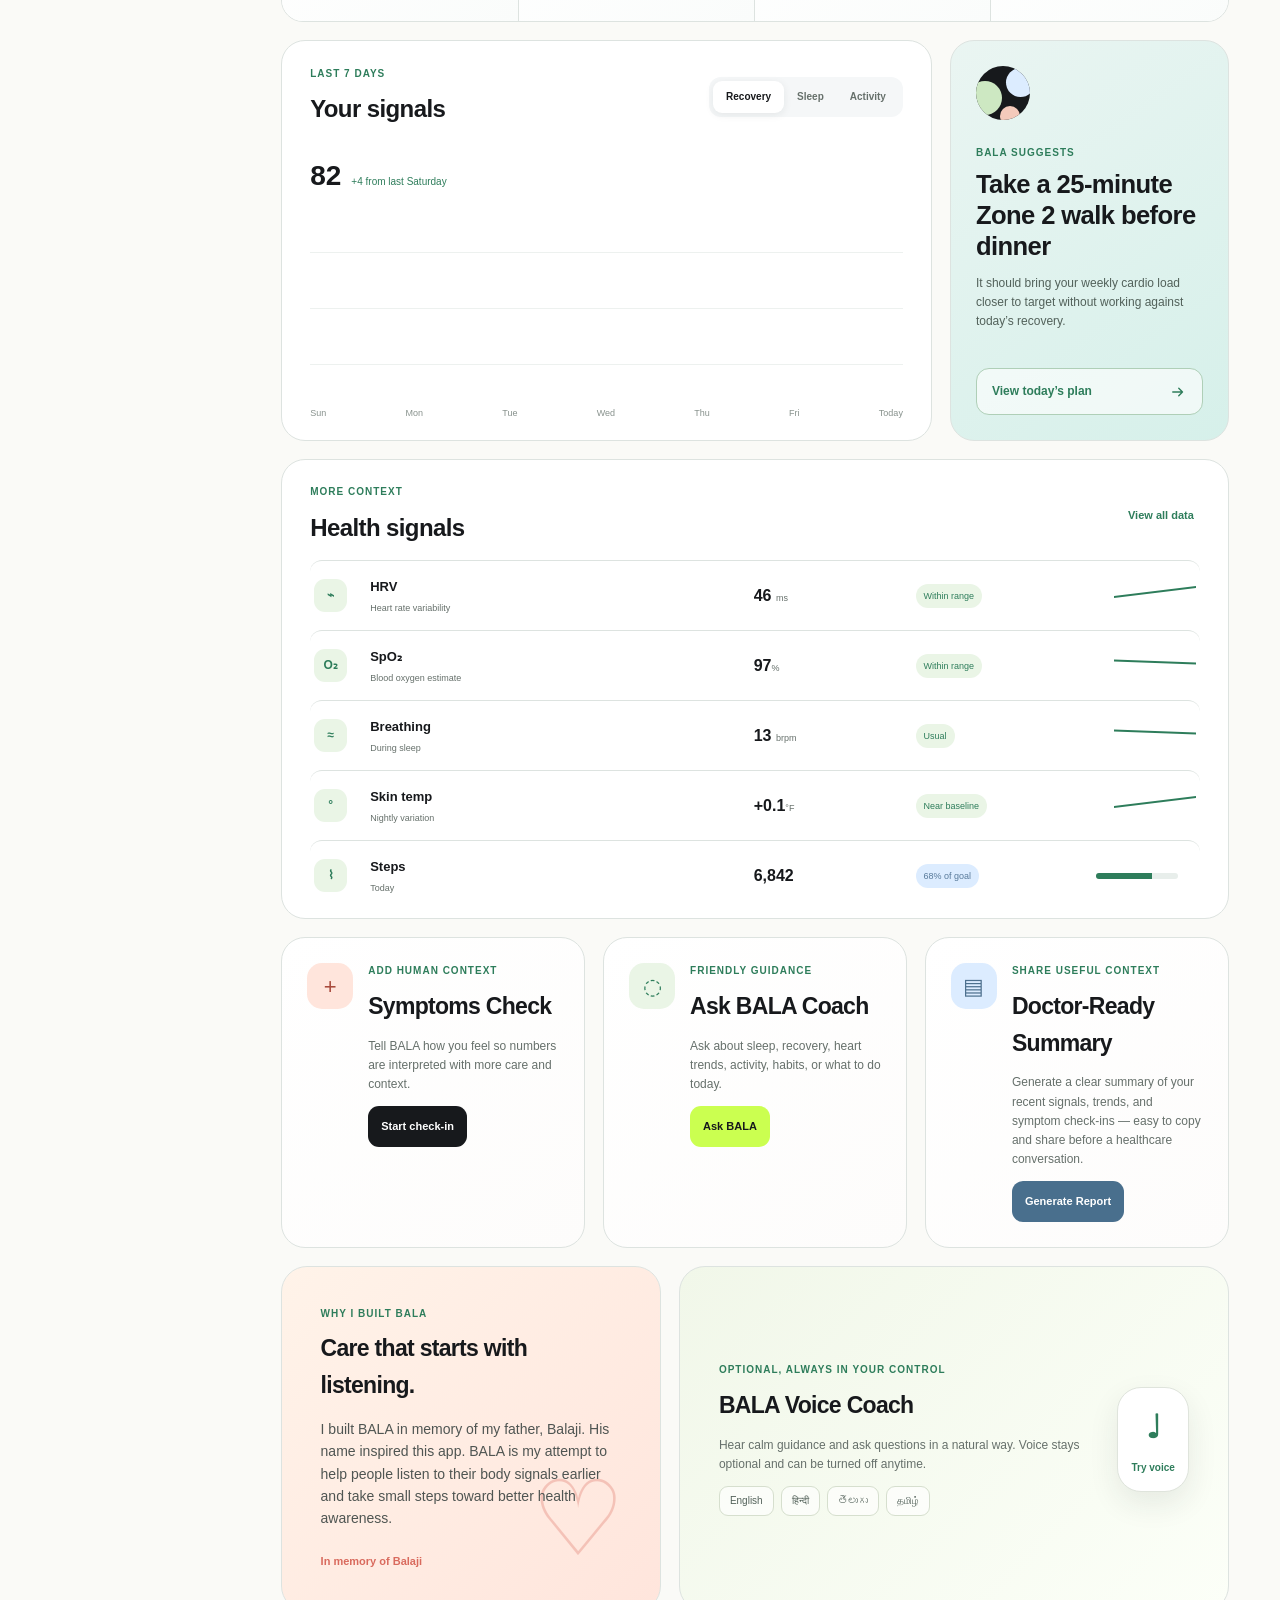
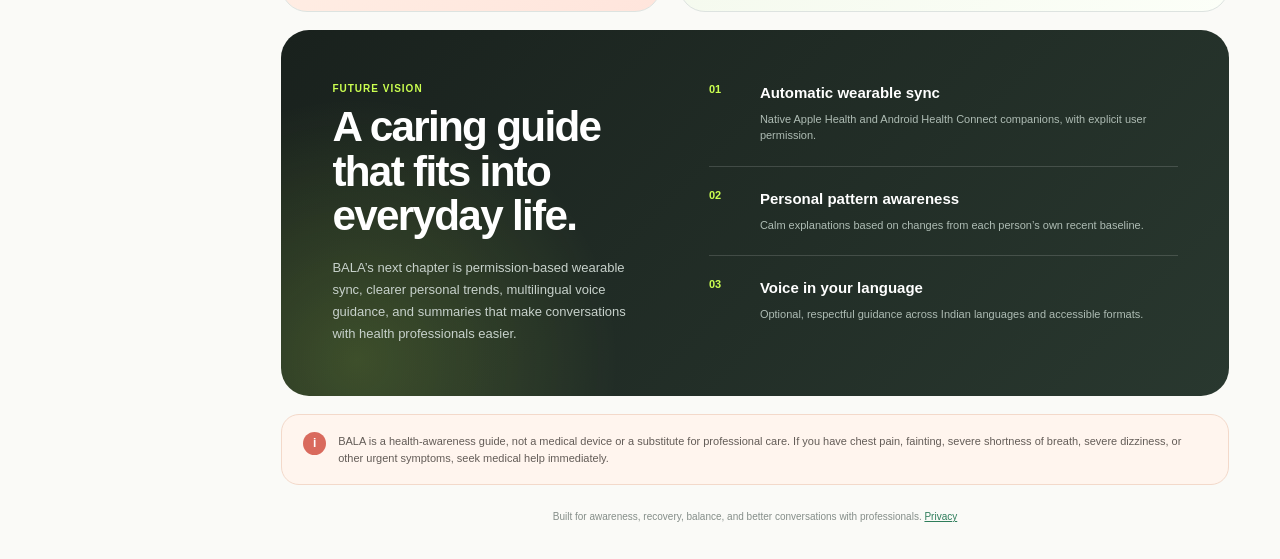
==== commit f1b3c26a: "B68+B69: BALA Export for Chintu + Score Delta B68 -- Export for Chintu: - exportBALASnapshot() reads" ====
--- a/index.html
+++ b/index.html
@@ -100,6 +100,7 @@
               <circle class="ring-value" cx="75" cy="75" r="62" />
             </svg>
             <span><small>BALA score</small><strong>82</strong><em id="score-status"><b id="score-icon" aria-hidden="true">↑</b> Strong day</em></span>
+            <span id="bala-score-delta" style="display:none;font-size:12px;font-weight:600;margin-top:4px;letter-spacing:0.01em;" aria-live="polite"></span>
           </div>
           <div class="score-insight">
             <p class="section-label" id="guide-label">Today's Guide</p>
@@ -282,6 +283,7 @@
           <div class="data-portability-actions">
             <button id="export-data-button" type="button">Export BALA Data</button>
             <button id="import-data-button" type="button">Import BALA Data</button>
+            <button id="bala-export-chintu-btn" type="button">Export for Chintu</button>
             <input id="bala-import-file" type="file" accept=".json,application/json" hidden />
           </div>
           <p class="data-portability-status" id="data-portability-status" role="status" aria-live="polite">Backups stay on your device unless you choose where to save or share them.</p>
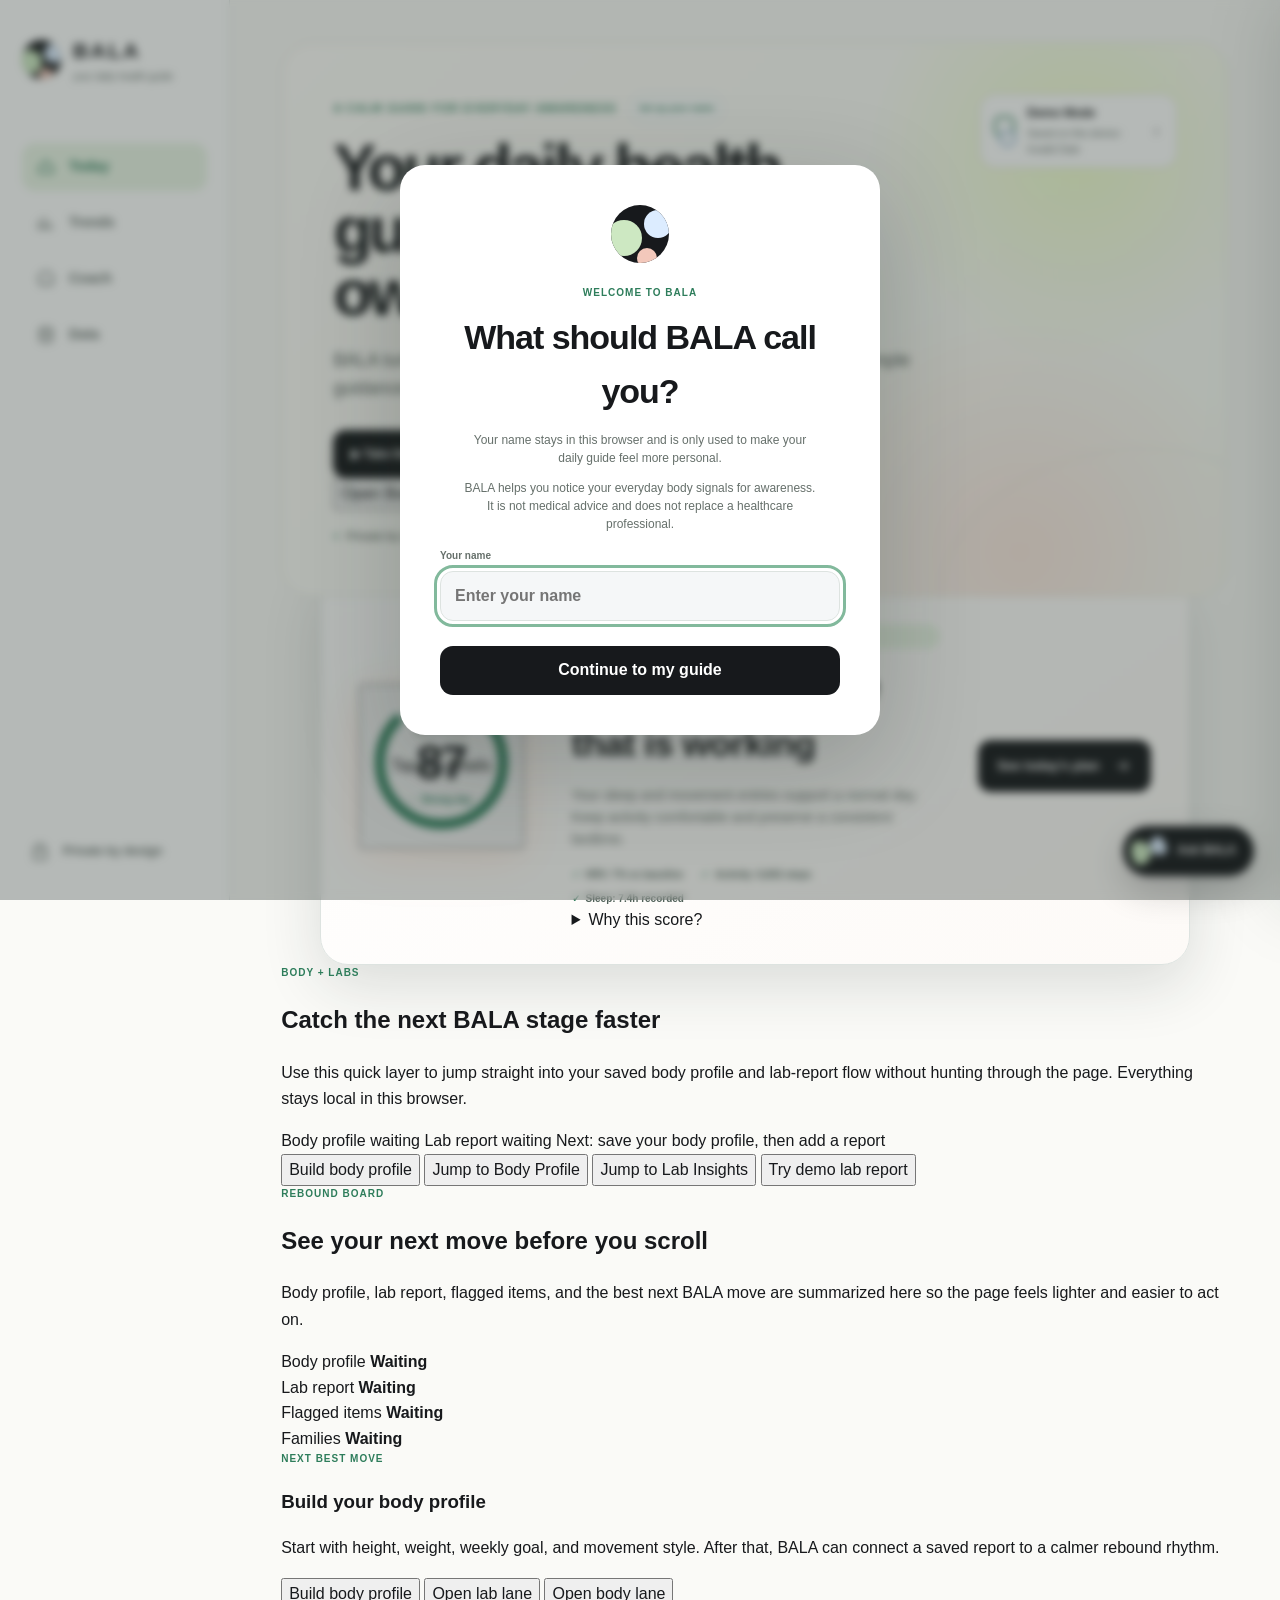
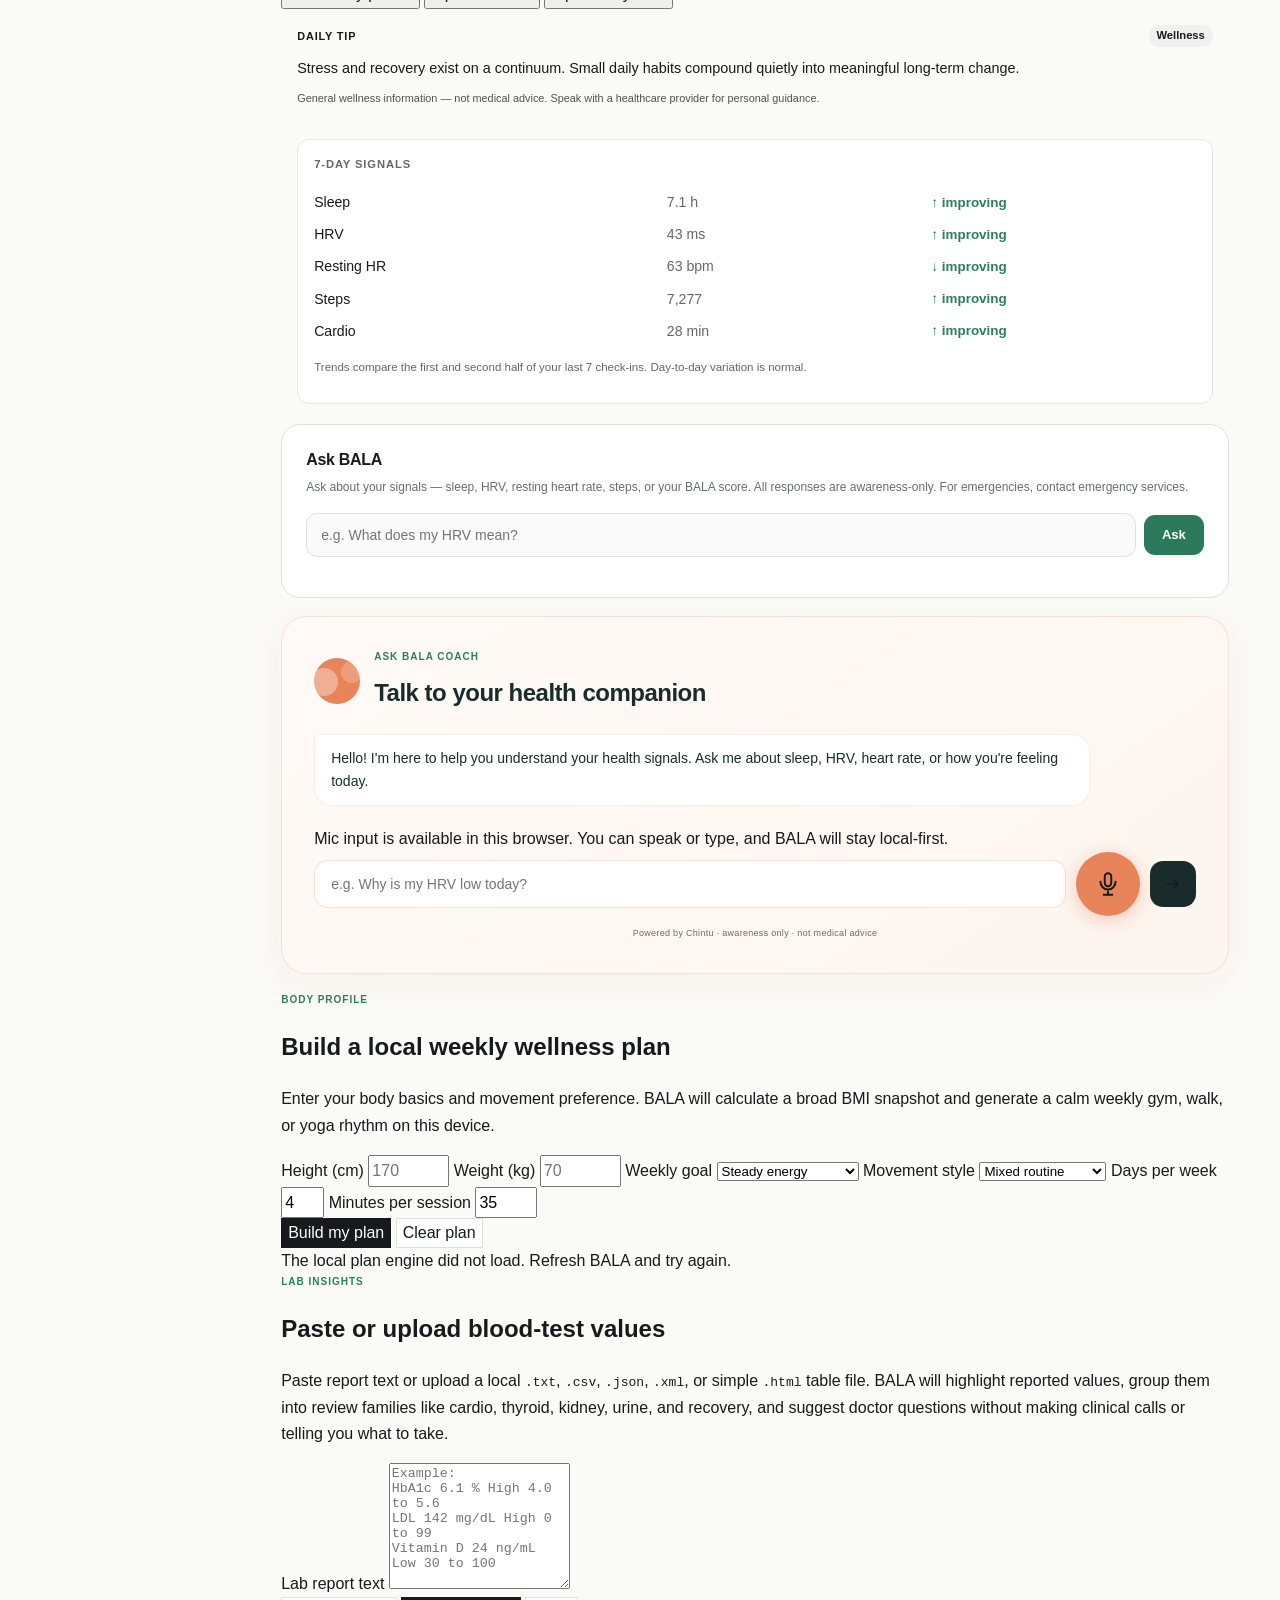
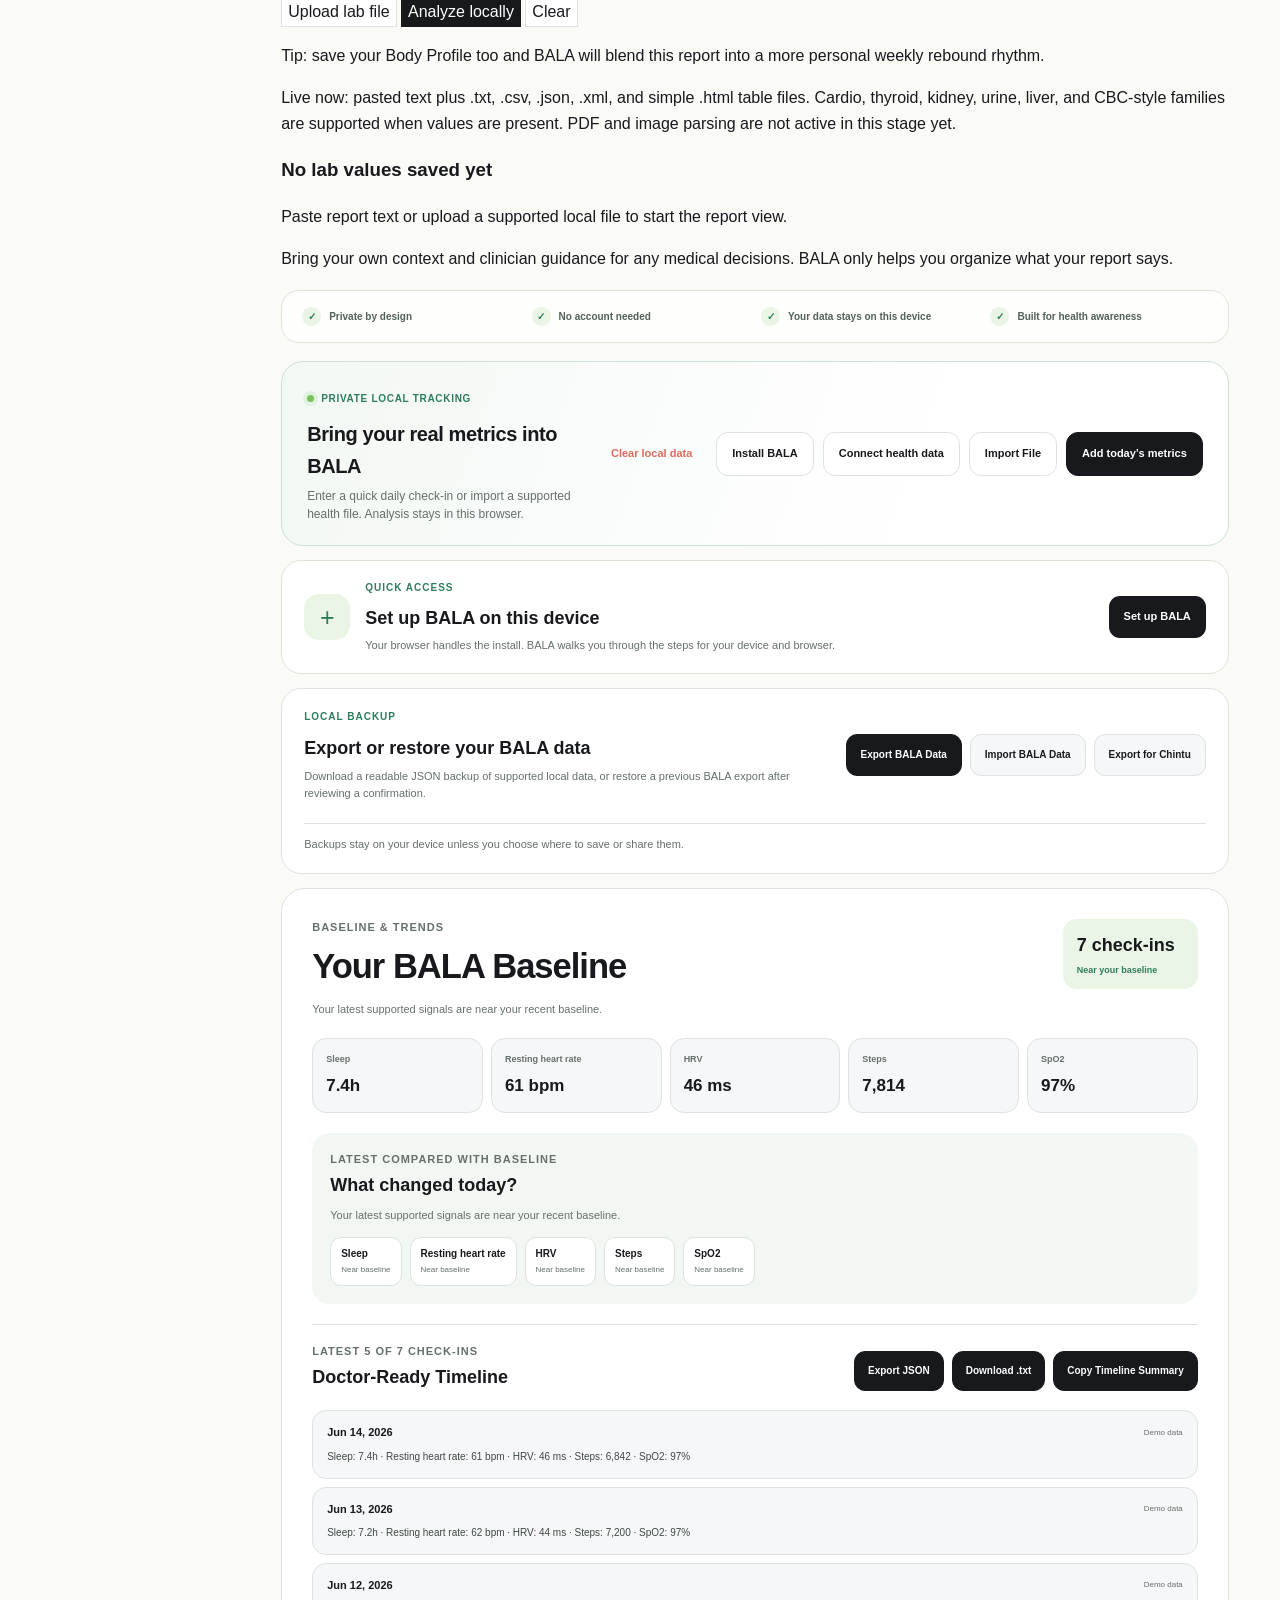
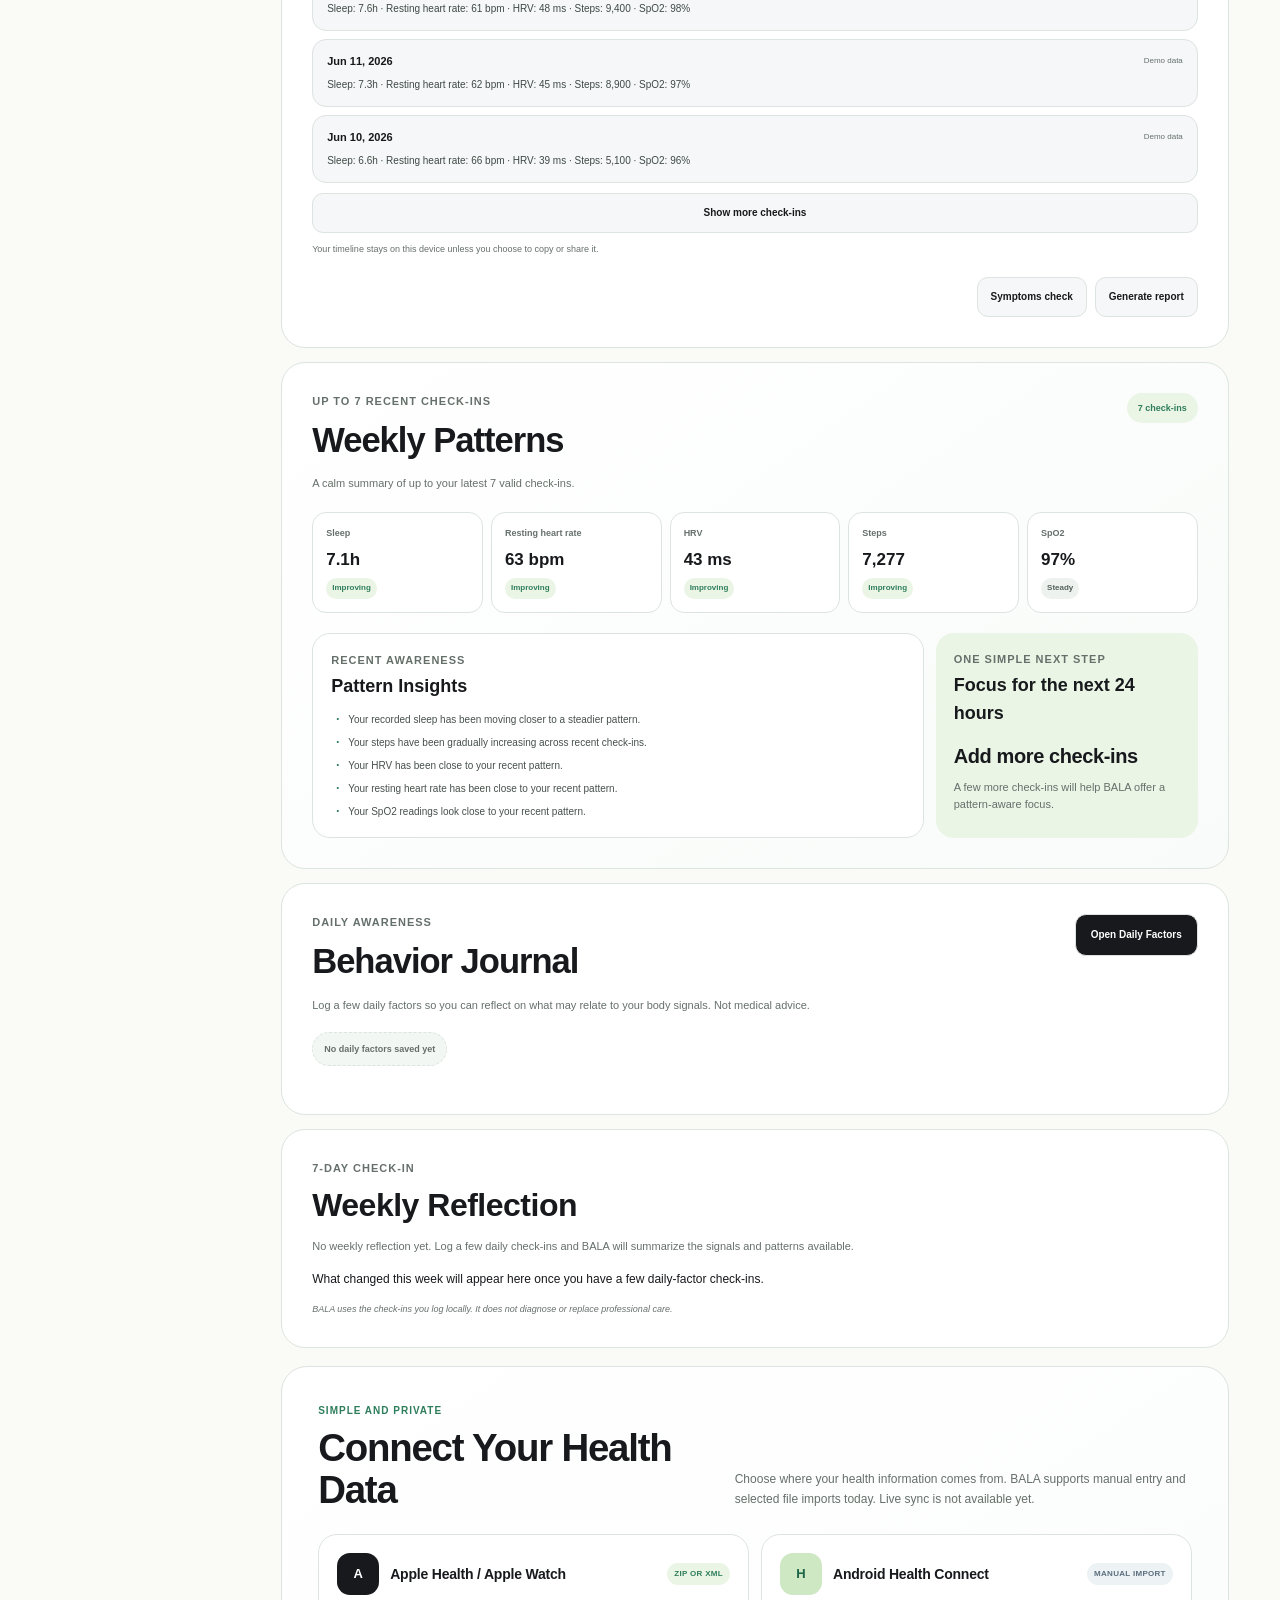
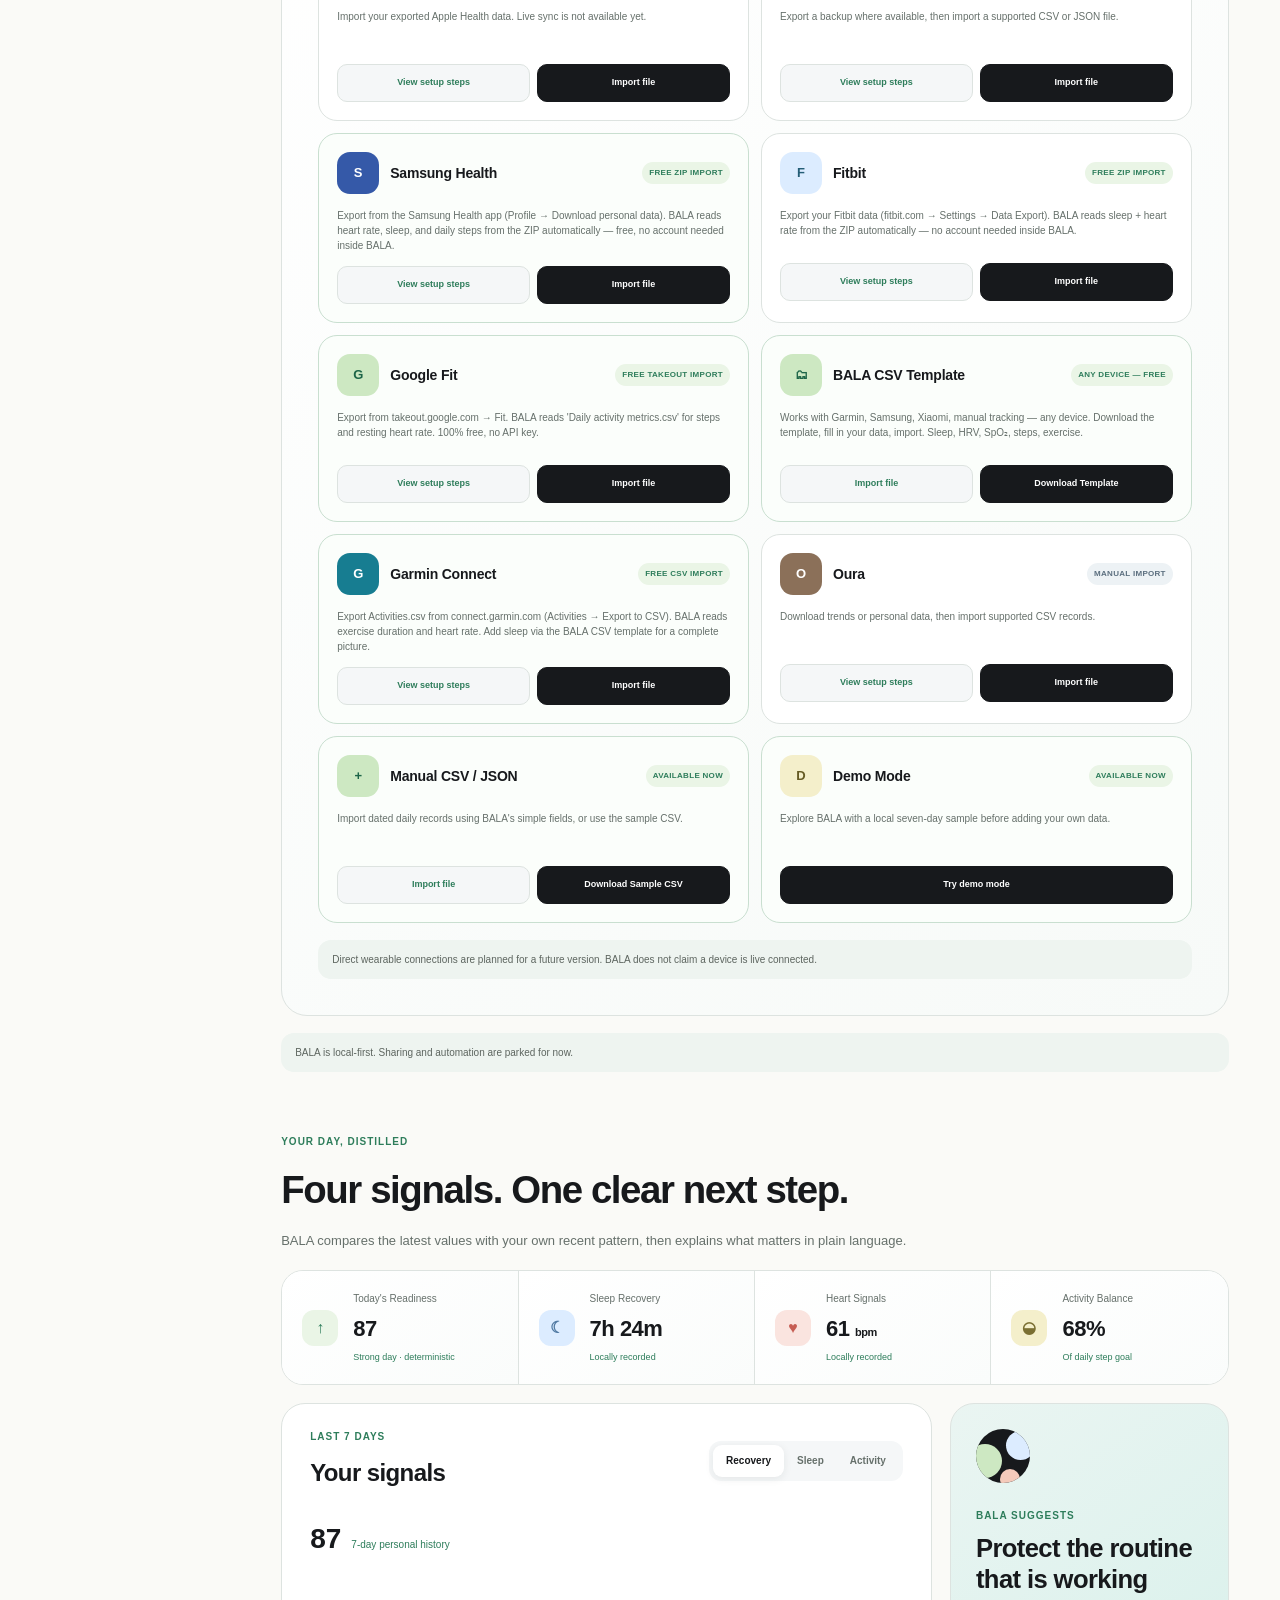
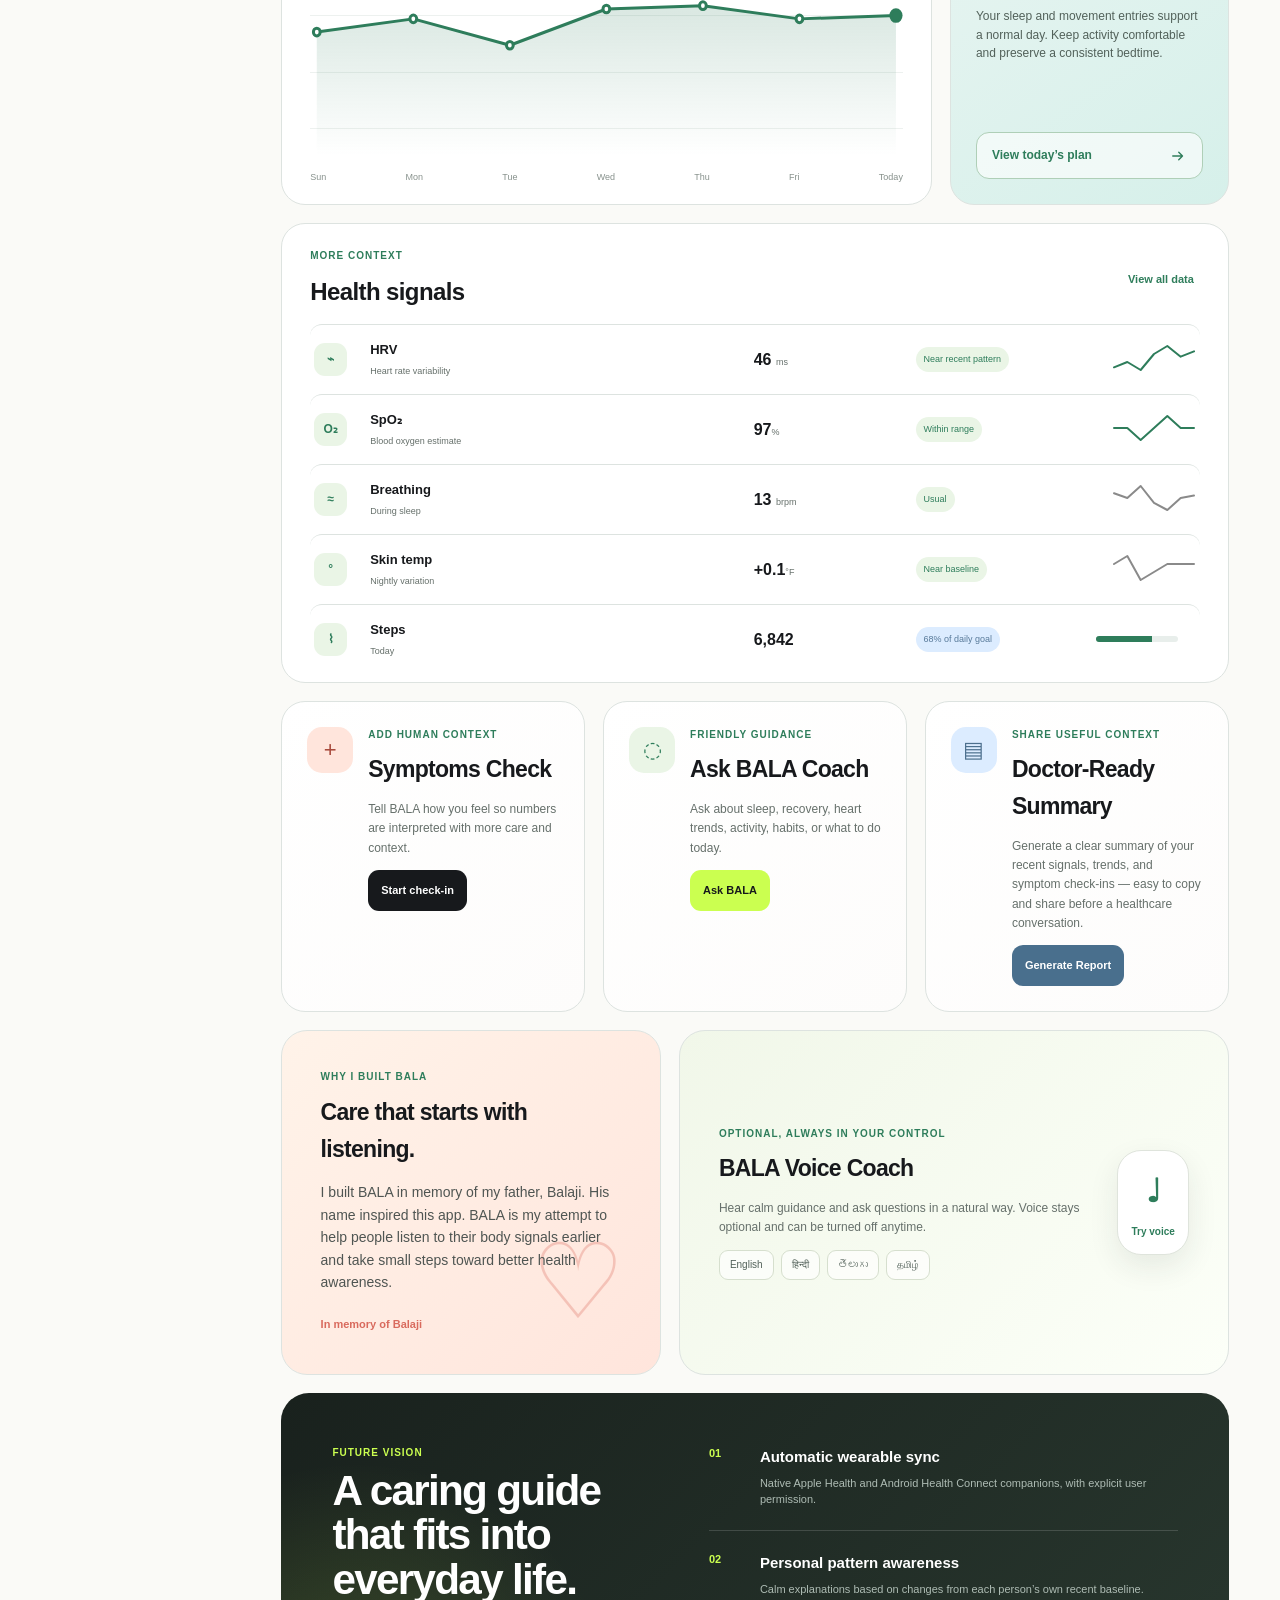
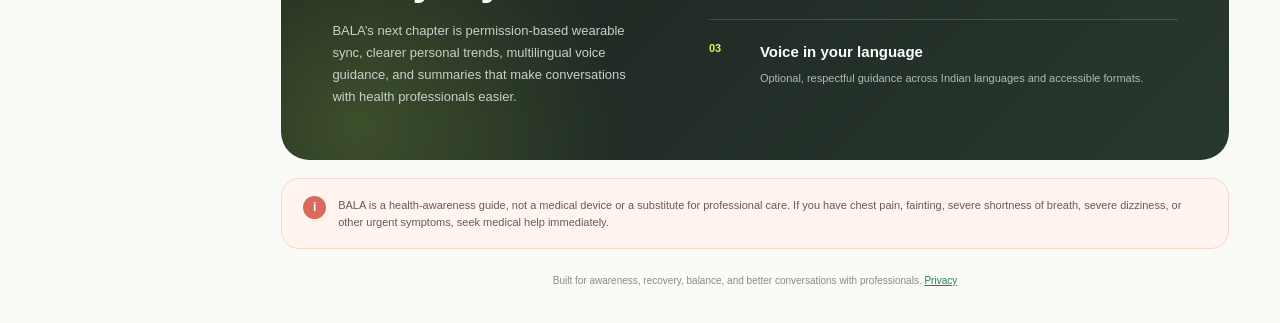
==== commit 00c700ce: "C69: Fix flash + brain offline -- VBS launcher + help aliases BUG 1 -- Flashing terminal window: - f" ====
--- a/index.html
+++ b/index.html
@@ -81,6 +81,10 @@
               <button class="hero-coral" id="hero-ask-button" type="button">Ask BALA</button>
               <button id="hero-report-button" type="button">Generate Report</button>
             </div>
+            <div class="hero-subactions" aria-label="Jump to BALA next stage">
+              <button id="hero-body-labs-button" type="button">Open Body + Labs</button>
+              <button id="hero-demo-rebound-button" type="button">Open demo rebound stage</button>
+            </div>
             <p class="hero-privacy"><span aria-hidden="true">●</span> Private by design. No account needed.</p>
           </div>
           <button class="sync-button" id="sync-button" type="button" aria-label="View BALA setup and data source details">
@@ -94,14 +98,15 @@
         </header>
 
         <section class="score-panel" aria-labelledby="score-heading">
-          <div class="score-ring" role="img" aria-label="Bala score 82 out of 100">
+          <button class="score-ring" id="bala-score-button" type="button" aria-label="Bala score 82 out of 100. Open score explanation" aria-haspopup="dialog" aria-controls="bala-score-dialog">
             <svg viewBox="0 0 150 150" aria-hidden="true">
               <circle class="ring-track" cx="75" cy="75" r="62" />
               <circle class="ring-value" cx="75" cy="75" r="62" />
             </svg>
             <span><small>BALA score</small><strong>82</strong><em id="score-status"><b id="score-icon" aria-hidden="true">↑</b> Strong day</em></span>
             <span id="bala-score-delta" style="display:none;font-size:12px;font-weight:600;margin-top:4px;letter-spacing:0.01em;" aria-live="polite"></span>
-          </div>
+            <span class="score-ring-hint" aria-hidden="true">Tap for details</span>
+          </button>
           <div class="score-insight">
             <p class="section-label" id="guide-label">Today's Guide</p>
             <!-- B63: Import Trust panel ─────────────────────────────────── -->
@@ -121,6 +126,7 @@
               <li id="score-check-2">Heart signals are near your pattern</li>
               <li id="score-check-3">Activity is balanced</li>
             </ul>
+            <div id="score-completeness-card" class="score-completeness-card" hidden aria-live="polite"></div>
             <div id="bala-explainability" class="bala-explainability" hidden aria-live="polite"></div>
             <details class="score-explainer" id="score-explainer">
               <summary>Why this score?</summary>
@@ -140,6 +146,63 @@
           </button>
         </section>
 
+        <section class="rebound-launchpad" id="rebound-launchpad" aria-labelledby="rebound-launchpad-title">
+          <div class="rebound-launchpad-copy">
+            <p class="section-label">Body + Labs</p>
+            <h2 id="rebound-launchpad-title">Catch the next BALA stage faster</h2>
+            <p>Use this quick layer to jump straight into your saved body profile and lab-report flow without hunting through the page. Everything stays local in this browser.</p>
+          </div>
+          <div class="rebound-launchpad-status" aria-live="polite">
+            <span class="rebound-status-chip" id="rebound-body-status">Body profile waiting</span>
+            <span class="rebound-status-chip" id="rebound-lab-status">Lab report waiting</span>
+            <span class="rebound-status-chip rebound-status-chip--soft" id="rebound-next-step">Next: save your body profile</span>
+          </div>
+          <div class="rebound-launchpad-actions">
+            <button id="rebound-primary-btn" class="hero-primary" type="button">Build body profile</button>
+            <button id="rebound-body-btn" type="button">Jump to Body Profile</button>
+            <button id="rebound-lab-btn" type="button">Jump to Lab Insights</button>
+            <button id="rebound-demo-lab-btn" type="button">Try demo lab report</button>
+          </div>
+        </section>
+
+        <section class="bala-control-tower" id="bala-control-tower" aria-labelledby="bala-control-tower-title">
+          <div class="bala-control-tower-copy">
+            <p class="section-label">Rebound Board</p>
+            <h2 id="bala-control-tower-title">See your next move before you scroll</h2>
+            <p>Body profile, lab report, flagged items, and the best next BALA move are summarized here so the page feels lighter and easier to act on.</p>
+          </div>
+          <div class="bala-control-tower-grid">
+            <article class="bala-control-card bala-control-card--metrics" aria-label="Body and lab readiness summary">
+              <div class="bala-control-metric">
+                <span class="bala-control-label">Body profile</span>
+                <strong id="bala-tower-profile-value">Waiting</strong>
+              </div>
+              <div class="bala-control-metric">
+                <span class="bala-control-label">Lab report</span>
+                <strong id="bala-tower-lab-value">Waiting</strong>
+              </div>
+              <div class="bala-control-metric">
+                <span class="bala-control-label">Flagged items</span>
+                <strong id="bala-tower-flagged-value">Waiting</strong>
+              </div>
+              <div class="bala-control-metric">
+                <span class="bala-control-label">Families</span>
+                <strong id="bala-tower-family-value">Waiting</strong>
+              </div>
+            </article>
+            <article class="bala-control-card bala-control-card--next" aria-live="polite">
+              <p class="section-label">Next best move</p>
+              <h3 id="bala-tower-next">Build your body profile</h3>
+              <p id="bala-tower-note">Save your body basics first, then BALA can connect your report to a calmer weekly rebound rhythm.</p>
+              <div class="bala-control-actions">
+                <button id="bala-tower-primary-btn" class="hero-primary" type="button">Build body profile</button>
+                <button id="bala-tower-lab-btn" type="button">Open lab lane</button>
+                <button id="bala-tower-body-btn" type="button">Open body lane</button>
+              </div>
+            </article>
+          </div>
+        </section>
+
         <!-- BALA-B56: Daily Coach Tip Card -->
         <section id="daily-tip-card" aria-label="Daily wellness tip" hidden></section>
 
@@ -181,7 +244,7 @@
             <button id="ds-download-btn" class="ds-download-btn" type="button" hidden>Download .txt</button>
           </div>
           <p id="ds-status" class="ds-status" aria-live="polite"></p>
-          <p class="ds-disclaimer">This is a personal wellness log, not a medical record or diagnosis. Share with your doctor as background context only.</p>
+          <p class="ds-disclaimer">This is a personal wellness log, not a clinical record or verdict. Share with your doctor as background context only.</p>
           <a href="summary.html" class="summary-link">View Doctor-Ready Summary &rarr;</a>
         </div>
 
@@ -213,6 +276,9 @@
           </div>
           <div class="bvc-waveform" id="bvc-waveform" aria-hidden="true" hidden>
             <span></span><span></span><span></span><span></span><span></span>
+          </div>
+          <div class="bvc-support-note" id="bvc-support-note" role="status" aria-live="polite">
+            Voice input depends on your current browser surface. If the mic is unavailable here, type your question or use your device keyboard mic.
           </div>
           <div class="bvc-input-area">
             <label for="bvc-input" class="sr-only">Ask your health question</label>
@@ -239,6 +305,85 @@
           <p class="bvc-powered">Powered by Chintu · awareness only · not medical advice</p>
         </section>
         <!-- End B65 BALA Voice Coach ──────────────────────────────────────────── -->
+
+        <section class="bala-next-stage" id="bala-next-stage" aria-label="BALA Body Profile and Lab Insights">
+          <div class="bala-next-stage-grid">
+            <article class="next-stage-card" id="body-profile-card" aria-labelledby="body-profile-title">
+              <div class="next-stage-head">
+                <p class="section-label">Body Profile</p>
+                <h2 id="body-profile-title">Build a local weekly wellness plan</h2>
+                <p>Enter your body basics and movement preference. BALA will calculate a broad BMI snapshot and generate a calm weekly gym, walk, or yoga rhythm on this device.</p>
+              </div>
+              <form id="bala-profile-form" class="next-stage-form">
+                <div class="next-stage-form-grid">
+                  <label class="field-stack" for="bala-height-cm">
+                    <span>Height (cm)</span>
+                    <input id="bala-height-cm" name="heightCm" type="number" min="80" max="260" step="0.1" placeholder="170" />
+                  </label>
+                  <label class="field-stack" for="bala-weight-kg">
+                    <span>Weight (kg)</span>
+                    <input id="bala-weight-kg" name="weightKg" type="number" min="20" max="400" step="0.1" placeholder="70" />
+                  </label>
+                  <label class="field-stack" for="bala-goal">
+                    <span>Weekly goal</span>
+                    <select id="bala-goal" name="goal">
+                      <option value="steady_energy">Steady energy</option>
+                      <option value="fat_loss">Fat-loss support</option>
+                      <option value="muscle_gain">Muscle gain support</option>
+                      <option value="recovery">Recovery-first week</option>
+                    </select>
+                  </label>
+                  <label class="field-stack" for="bala-movement-style">
+                    <span>Movement style</span>
+                    <select id="bala-movement-style" name="movementStyle">
+                      <option value="mixed">Mixed routine</option>
+                      <option value="gym">Gym strength</option>
+                      <option value="walk">Walking focus</option>
+                      <option value="yoga">Yoga and mobility</option>
+                    </select>
+                  </label>
+                  <label class="field-stack" for="bala-days-per-week">
+                    <span>Days per week</span>
+                    <input id="bala-days-per-week" name="daysPerWeek" type="number" min="2" max="7" step="1" value="4" />
+                  </label>
+                  <label class="field-stack" for="bala-minutes-per-session">
+                    <span>Minutes per session</span>
+                    <input id="bala-minutes-per-session" name="minutesPerSession" type="number" min="15" max="120" step="5" value="35" />
+                  </label>
+                </div>
+                <div class="next-stage-actions">
+                  <button id="bala-profile-save-btn" class="capture-primary" type="submit">Build my plan</button>
+                  <button id="bala-profile-clear-btn" class="capture-secondary" type="button">Clear plan</button>
+                </div>
+              </form>
+              <div id="bala-profile-status" class="next-stage-status" role="status" aria-live="polite">Everything stays local in this browser. BMI is shown as a broad snapshot only.</div>
+              <div id="bala-profile-summary" class="next-stage-output" aria-live="polite"></div>
+              <div id="bala-plan-output" class="next-stage-output" aria-live="polite"></div>
+            </article>
+
+            <article class="next-stage-card" id="lab-insights-card" aria-labelledby="lab-insights-title">
+              <div class="next-stage-head">
+                <p class="section-label">Lab Insights</p>
+                <h2 id="lab-insights-title">Paste or upload blood-test values</h2>
+                <p>Paste report text or upload a local <code>.txt</code>, <code>.csv</code>, <code>.json</code>, <code>.xml</code>, or simple <code>.html</code> table file. BALA will highlight reported values, group them into review families like cardio, thyroid, kidney, urine, and recovery, and suggest doctor questions without making clinical calls or telling you what to take.</p>
+              </div>
+              <label class="field-stack" for="bala-lab-input">
+                <span>Lab report text</span>
+                <textarea id="bala-lab-input" class="next-stage-textarea" rows="8" placeholder="Example:&#10;HbA1c 6.1 % High 4.0 to 5.6&#10;LDL 142 mg/dL High 0 to 99&#10;Vitamin D 24 ng/mL Low 30 to 100"></textarea>
+              </label>
+              <div class="next-stage-actions">
+                <button id="bala-lab-upload-btn" class="capture-secondary" type="button">Upload lab file</button>
+                <button id="bala-lab-parse-btn" class="capture-primary" type="button">Analyze locally</button>
+                <button id="bala-lab-clear-btn" class="capture-secondary" type="button">Clear</button>
+                <input id="bala-lab-file" type="file" accept=".txt,.csv,.json,.xml,.html,.htm,text/plain,text/csv,application/json,text/xml,application/xml,text/html,application/pdf,image/*" hidden />
+              </div>
+              <p class="next-stage-note">Tip: save your Body Profile too and BALA will blend this report into a more personal weekly rebound rhythm.</p>
+              <div id="bala-lab-status" class="next-stage-status" role="status" aria-live="polite">Live now: pasted text plus .txt, .csv, .json, .xml, and simple .html table files. Cardio, thyroid, kidney, urine, liver, and CBC-style families are supported when values are present. PDF and image parsing are not active in this stage yet.</div>
+              <div id="bala-lab-results" class="next-stage-output" aria-live="polite"></div>
+              <p class="next-stage-footnote">Bring your own context and clinician guidance for any medical decisions. BALA only helps you organize what your report says.</p>
+            </article>
+          </div>
+        </section>
 
         <section class="trust-strip" aria-label="BALA privacy and safety principles">
           <span><i aria-hidden="true">✓</i> Private by design</span>
@@ -720,6 +865,18 @@
         <h2 id="dialog-title">A steady day</h2>
         <div id="dialog-content"></div>
         <button class="dialog-primary" value="close">Done</button>
+      </form>
+    </dialog>
+
+    <dialog id="bala-score-dialog" class="score-breakdown-dialog" aria-labelledby="bala-score-dialog-title" aria-describedby="bala-score-dialog-summary">
+      <form method="dialog">
+        <button class="dialog-close" value="close" aria-label="Close BALA score explanation">&times;</button>
+        <p class="section-label">BALA score breakdown</p>
+        <h2 id="bala-score-dialog-title">How today's score came together</h2>
+        <div id="bala-score-dialog-summary" class="score-breakdown-summary"></div>
+        <div id="bala-score-dialog-signals" class="score-breakdown-signals"></div>
+        <p class="score-breakdown-note">BALA is a daily awareness guide using the signals you choose to share. It does not diagnose health conditions or replace professional care.</p>
+        <button class="dialog-primary" value="close">Close</button>
       </form>
     </dialog>
 
@@ -984,4 +1141,67 @@
         </div>
         <div class="alcohol-calc-panel" id="alcohol-calc-panel" hidden>
           <p class="alcohol-calc-title">Alcohol reflection — optional check-in</p>
-          <p class="alcohol-calc-subtitle">Estimate the standard-drink equivalent from what you ha+                    <p class="alcohol-calc-subtitle">Estimate the standard-drink equivalent from what you had. This is only for pattern reflection with sleep or recovery signals, not for BAC, safety-to-drive, or medical decisions.</p>
+          <div class="alcohol-calc-grid">
+            <label class="alcohol-label">Drink type
+              <select name="alcohol_type" id="alcohol-type">
+                <option value="beer">Beer</option>
+                <option value="wine">Wine</option>
+                <option value="spirits">Spirits / Whiskey / Vodka</option>
+                <option value="cocktail">Cocktail / Mixed drink</option>
+                <option value="custom">Custom</option>
+              </select>
+            </label>
+            <label class="alcohol-label">Amount
+              <input type="number" name="alcohol_amount" id="alcohol-amount" min="0" max="2000" step="0.5" placeholder="e.g. 330" />
+            </label>
+            <label class="alcohol-label">Unit
+              <select name="alcohol_unit" id="alcohol-unit">
+                <option value="ml">ml</option>
+                <option value="oz">fl oz</option>
+                <option value="shot">shot(s)</option>
+                <option value="can">can / bottle</option>
+              </select>
+            </label>
+            <label class="alcohol-label">ABV %
+              <input type="number" name="alcohol_abv" id="alcohol-abv" min="0" max="100" step="0.1" placeholder="e.g. 5" />
+            </label>
+          </div>
+          <div class="alcohol-result" id="alcohol-result" hidden>
+            <p class="alcohol-estimate" id="alcohol-estimate"></p>
+            <p class="alcohol-note">Some people notice changes in sleep quality, HRV, hydration, or resting heart rate after alcohol — this helps you track that pattern for yourself.</p>
+            <p class="alcohol-disclaimer">This is an approximate standard-drink estimate for personal reflection only — not medical advice. One US standard drink = 14 g pure alcohol (e.g. 355 ml of 5% beer, 148 ml of 12% wine, or 44 ml of 40% spirits).</p>
+          </div>
+          <button type="button" class="alcohol-calc-btn" id="alcohol-calc-btn">Estimate standard drinks (US)</button>
+        </div>
+        <label class="symptom-note">Optional reflection note<textarea name="note" maxlength="240" placeholder="e.g. long travel day, stress, illness…"></textarea></label>
+        <button class="dialog-primary" type="submit">Save daily factors</button>
+      </form>
+    </dialog>
+
+    <!-- B58: Founder Demo Journey Modal -->
+    <dialog id="journey-modal" class="journey-modal" aria-label="BALA Founder Demo Journey" aria-modal="true">
+      <div class="journey-modal-inner">
+        <div class="journey-modal-header">
+          <div class="journey-step-indicator" id="journey-step-indicator">Step 1 of 7</div>
+          <button class="journey-modal-close" id="journey-modal-close" type="button" aria-label="Close journey">×</button>
+        </div>
+        <div class="journey-progress-track" role="progressbar" aria-valuemin="0" aria-valuemax="100" aria-label="Journey progress">
+          <div class="journey-progress-bar-inner" id="journey-modal-progress" style="width:0%"></div>
+        </div>
+        <div class="journey-step-body" id="journey-step-body" aria-live="polite"></div>
+        <div class="journey-modal-footer">
+          <button class="journey-nav-btn journey-back" id="journey-prev-btn" type="button" hidden>← Back</button>
+          <div class="journey-footer-center">
+            <span class="journey-safe-note" id="journey-safe-note"></span>
+          </div>
+          <button class="journey-nav-btn journey-forward" id="journey-next-btn" type="button">Next →</button>
+        </div>
+      </div>
+    </dialog>
+
+    <script src="./vendor/fflate.min.js"></script>
+    <script src="./scripts/bala-lab-profile-engine.js"></script>
+    <script src="./app.js"></script>
+  </body>
+</html>
